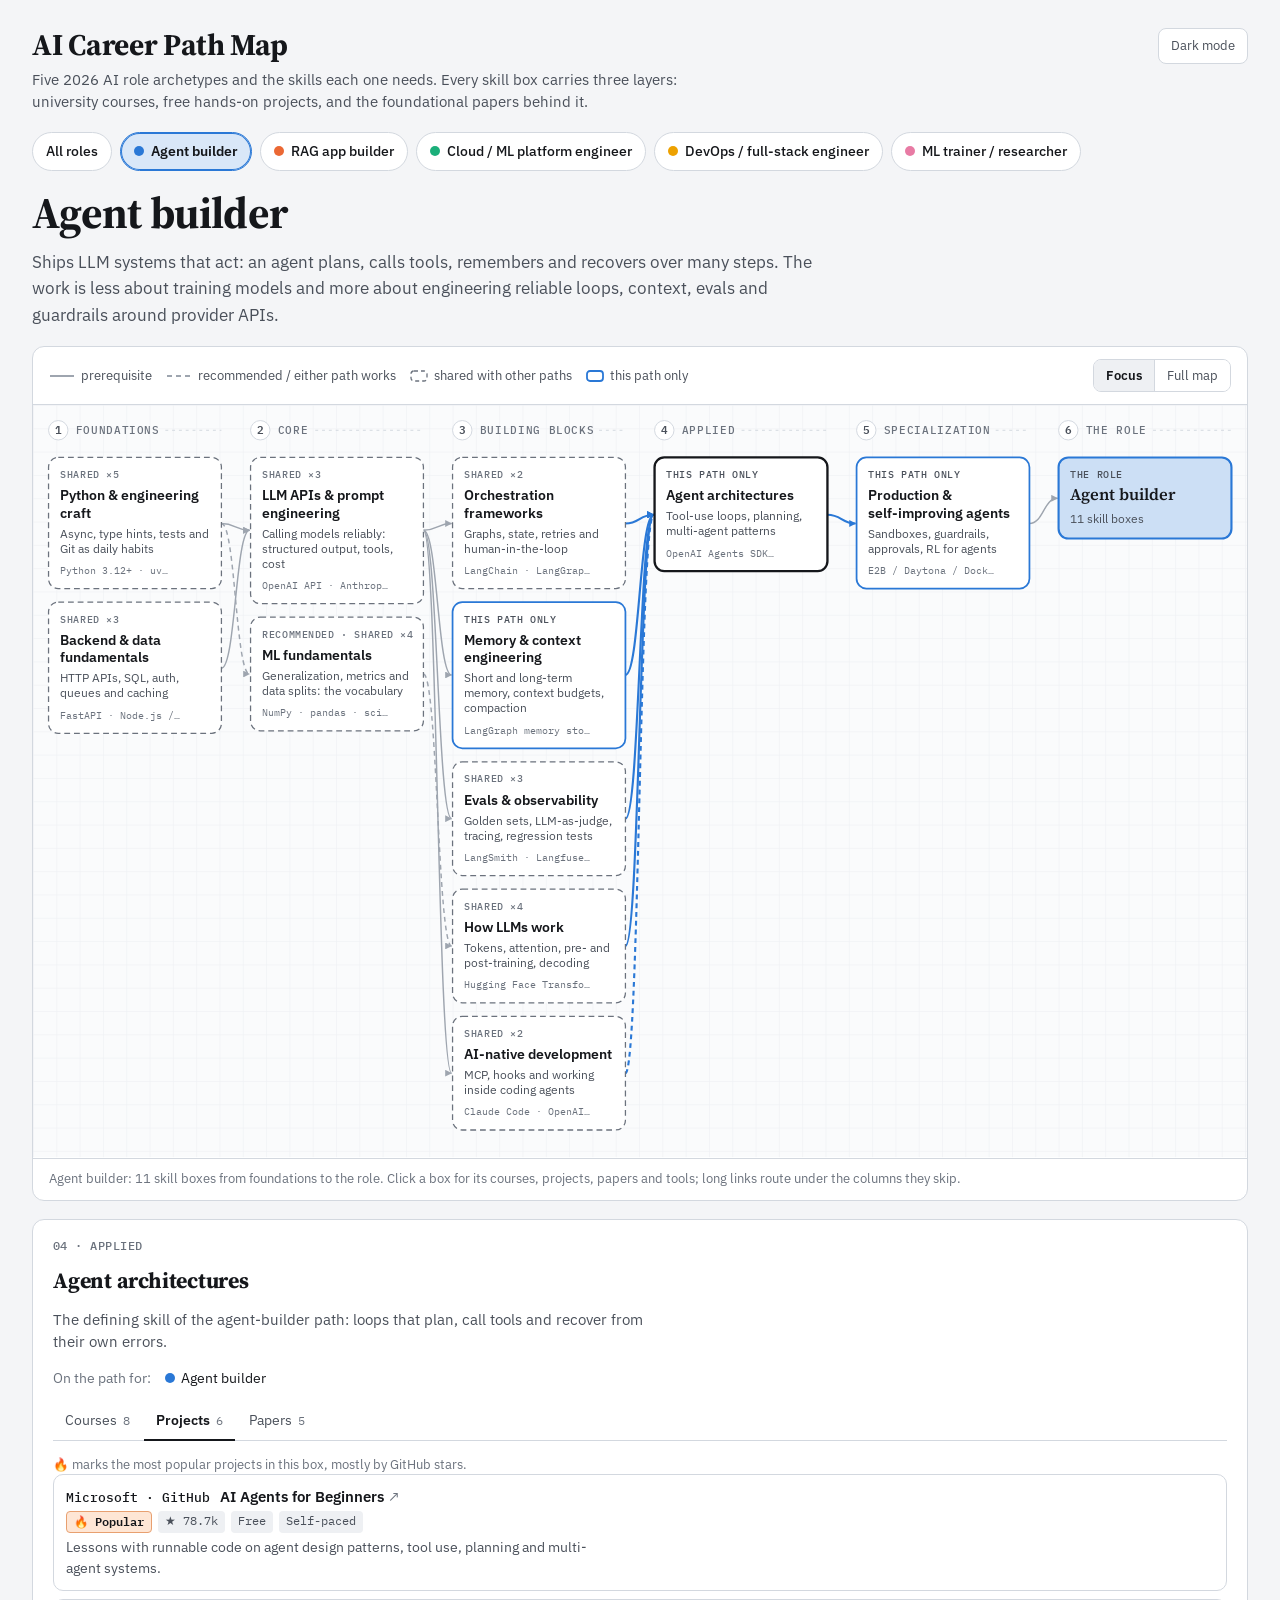
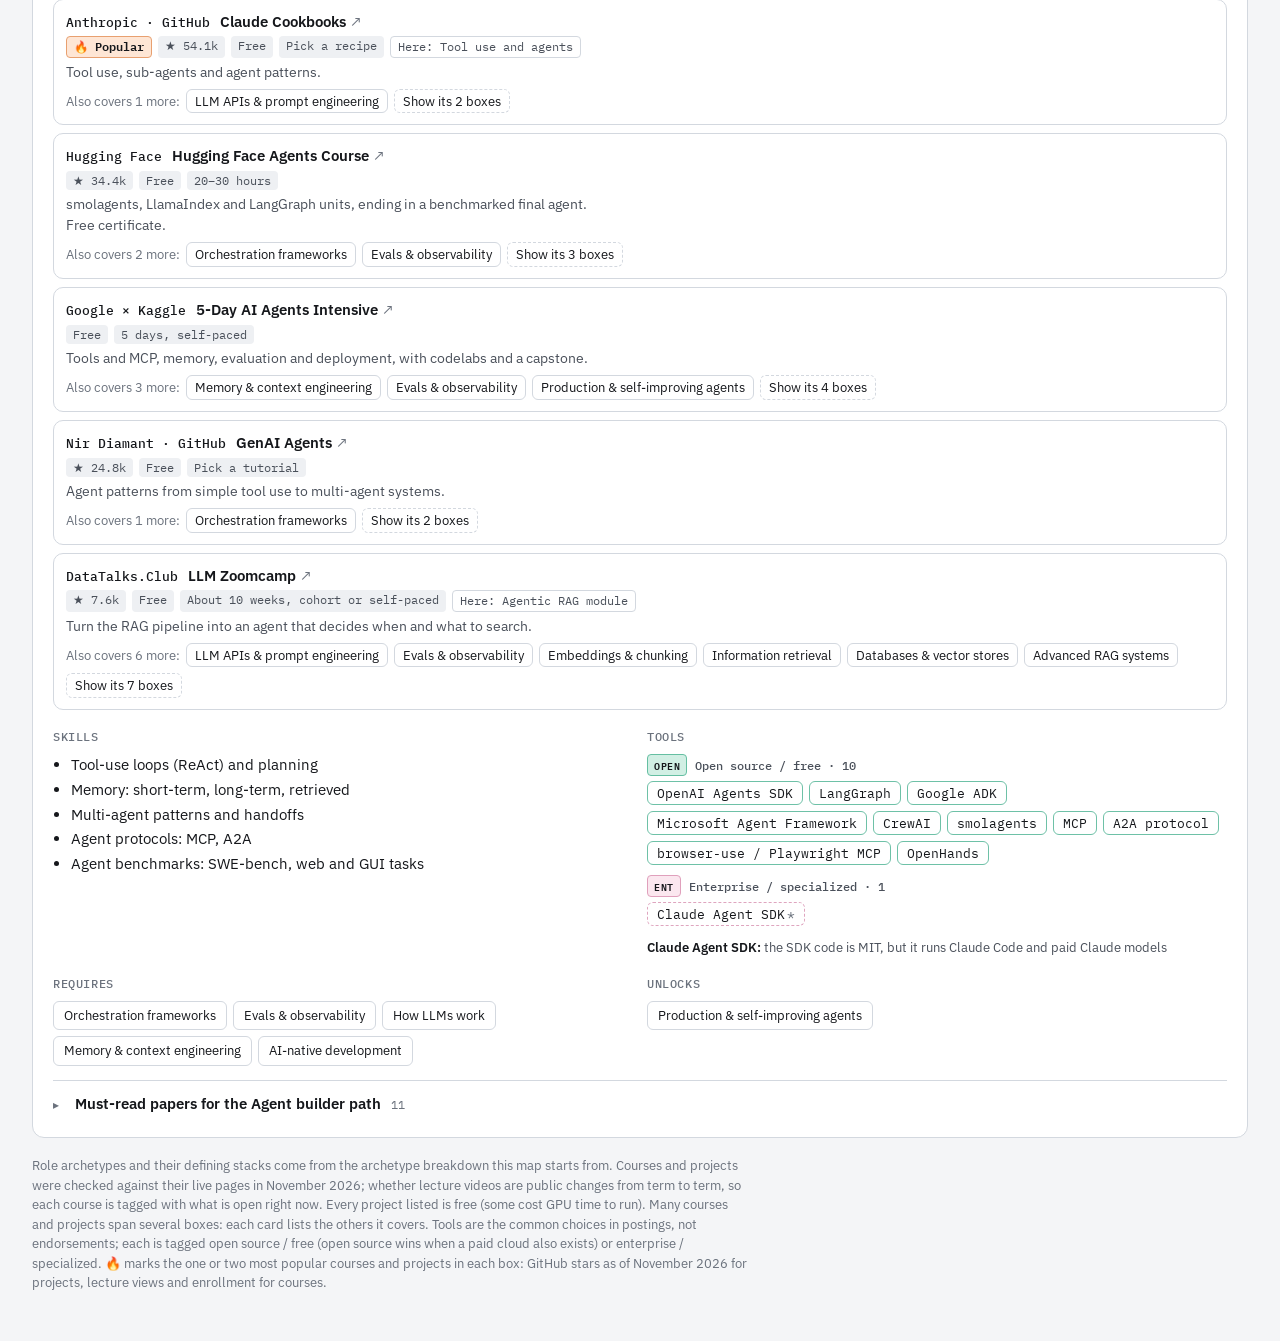
==== ai-career-paths/index.html @ 7cc409d4 "AI career path map: fold the plan pane into the box card Drop the separate "Plan" card and its heade" ====
<!DOCTYPE html>
<html lang="en">
<head>
<meta charset="utf-8">
<meta name="viewport" content="width=device-width, initial-scale=1">
<title>AI Career Path Map</title>
<meta name="description" content="Five AI role archetypes mapped as a skill graph, with courses, free projects, papers and tools for every step.">
<link rel="icon" href="/favicon.svg" type="image/svg+xml">
<link rel="apple-touch-icon" href="/apple-touch-icon.png">
<link rel="preconnect" href="https://fonts.googleapis.com">
<link rel="preconnect" href="https://fonts.gstatic.com" crossorigin>
<link href="https://fonts.googleapis.com/css2?family=IBM+Plex+Mono:wght@400;500;600&family=IBM+Plex+Sans:wght@400;500;600;700&family=Source+Serif+4:opsz,wght@8..60,600;8..60,700&display=swap" rel="stylesheet">
<style>
:root {
  /* Layout: title + role pills, role intro, then the graph (focus path per role, or the full map), then plan | box detail. */
  --bg: #f4f5f7;
  --surface: #ffffff;
  --surface-2: #eef0f3;
  --canvas: #fafbfc;
  --grid: #eceef2;
  --ink: #15171b;
  --ink-2: #4a505a;
  --ink-3: #6b727d;
  --line: #d3d8df;
  --edge: #9ea5af;
  --focus: #2a78d6;
  --r-agent: #2a78d6;
  --r-rag: #eb6834;
  --r-platform: #1baf7a;
  --r-devops: #eda100;
  --r-research: #e87ba4;
  --font-body: "IBM Plex Sans", system-ui, -apple-system, "Segoe UI", Roboto, sans-serif;
  --font-mono: "IBM Plex Mono", ui-monospace, SFMono-Regular, Menlo, Consolas, monospace;
  --font-serif: "Source Serif 4", Georgia, "Times New Roman", serif;
  color-scheme: light;
}
@media (prefers-color-scheme: dark) {
  :root:not([data-theme="light"]) {
    --bg: #15171c;
    --surface: #1b1f26;
    --surface-2: #252a33;
    --canvas: #161a20;
    --grid: #1f242c;
    --ink: #e9ebef;
    --ink-2: #b6bcc6;
    --ink-3: #8a919c;
    --line: #333a45;
    --edge: #5e6673;
    --focus: #3987e5;
    --r-agent: #3987e5;
    --r-rag: #d95926;
    --r-platform: #199e70;
    --r-devops: #c98500;
    --r-research: #d55181;
    color-scheme: dark;
  }
}
:root[data-theme="dark"] {
  --bg: #15171c;
  --surface: #1b1f26;
  --surface-2: #252a33;
  --canvas: #161a20;
  --grid: #1f242c;
  --ink: #e9ebef;
  --ink-2: #b6bcc6;
  --ink-3: #8a919c;
  --line: #333a45;
  --edge: #5e6673;
  --focus: #3987e5;
  --r-agent: #3987e5;
  --r-rag: #d95926;
  --r-platform: #199e70;
  --r-devops: #c98500;
  --r-research: #d55181;
  color-scheme: dark;
}

* { box-sizing: border-box; }
html, body { margin: 0; }
body {
  background: var(--bg);
  color: var(--ink);
  font-family: var(--font-body);
  font-size: 15px;
  line-height: 1.5;
}
a { color: inherit; }
button { font: inherit; color: inherit; }
:focus-visible { outline: 2px solid var(--focus); outline-offset: 2px; }

.wrap { max-width: 1440px; margin: 0 auto; padding: 28px clamp(16px, 3vw, 32px) 48px; display: grid; gap: 18px; }

header { display: grid; gap: 6px; }
header h1 { margin: 0; font-size: 28px; line-height: 1.2; font-weight: 700; letter-spacing: -0.015em; text-wrap: balance; }
header p { margin: 0; color: var(--ink-2); max-width: 72ch; }

.roles { display: flex; flex-wrap: wrap; gap: 8px; }
.chip {
  --role: var(--ink-3);
  display: grid; gap: 6px; align-content: start;
  min-width: 158px; flex: 1 1 158px; max-width: 240px;
  padding: 10px 12px 11px; text-align: left; cursor: pointer;
  background: var(--surface); border: 1px solid var(--line); border-radius: 10px;
}
.chip:hover { border-color: var(--ink-3); }
.chip[aria-pressed="true"] { border-color: var(--role); box-shadow: inset 0 0 0 1px var(--role); }
.chip .top { display: flex; align-items: center; gap: 8px; font-weight: 600; font-size: 14px; line-height: 1.25; }
.swatch { flex: none; width: 10px; height: 10px; border-radius: 50%; background: var(--role); }
.chip .meta { display: flex; align-items: center; gap: 8px; }
.chip .bar { height: 6px; border-radius: 0 3px 3px 0; background: var(--role); }
.chip .val { font-family: var(--font-mono); font-size: 12px; color: var(--ink-2); font-variant-numeric: tabular-nums; white-space: nowrap; }
.chip.all .top { color: var(--ink); }
.chip.all .meta { color: var(--ink-3); font-size: 12px; }

.card { background: var(--surface); border: 1px solid var(--line); border-radius: 12px; }
.graph-card { overflow: hidden; }
.graph-head { display: flex; flex-wrap: wrap; justify-content: space-between; gap: 8px 24px; padding: 12px 16px; border-bottom: 1px solid var(--line); font-size: 13px; color: var(--ink-2); }
.legend { display: flex; flex-wrap: wrap; align-items: center; gap: 6px 14px; }
.legend .item { display: inline-flex; align-items: center; gap: 6px; white-space: nowrap; }
.legend .dot { width: 8px; height: 8px; border-radius: 50%; background: var(--role); }
.scroller { overflow-x: auto; }
figure { margin: 0; }
figure svg { display: block; width: 100%; min-width: 1100px; height: auto; }
figcaption { padding: 10px 16px 12px; border-top: 1px solid var(--line); font-size: 13px; color: var(--ink-3); }

/* SVG parts, styled from page tokens */
.col-head { font: 500 11px var(--font-mono); letter-spacing: 0.06em; fill: var(--ink-3); }
.col-rule { stroke: var(--line); stroke-width: 1; }
.edge { fill: none; stroke: var(--edge); stroke-width: 1.25; opacity: 0.6; transition: opacity .15s, stroke .15s; }
.edge.on { stroke: var(--active); stroke-width: 2; opacity: 1; }
.edge.dim { opacity: 0.1; }
.edge.hl { stroke: var(--ink); stroke-width: 2; opacity: 1; }
.ah-base { fill: var(--edge); }
.ah-hl { fill: var(--ink); }
.node { cursor: pointer; transition: opacity .15s; }
.node .box { fill: var(--surface); stroke: var(--line); stroke-width: 1; }
.node:hover .box { stroke: var(--ink-3); }
.node:focus { outline: none; }
.node:focus-visible .box { stroke: var(--focus); stroke-width: 2; }
.node.on .box { stroke: var(--active); stroke-width: 1.5; }
.node.selected .box { stroke: var(--ink); stroke-width: 2.25; }
.node.dim { opacity: 0.3; }
.node.role .box { fill: color-mix(in srgb, var(--rc) 10%, var(--surface)); }
.node .label { font: 600 12.5px var(--font-body); fill: var(--ink); }
.node .sub { font: 400 10.5px var(--font-mono); fill: var(--ink-3); }
.pip.off { fill: none; stroke: var(--line); stroke-width: 1.2; }

/* detail area */
.detail { display: grid; gap: 16px; }
.pathmore { border-top: 1px solid var(--line); padding-top: 12px; }
.pathmore > summary { display: flex; align-items: baseline; gap: 10px; cursor: pointer; list-style: none; font-weight: 600; font-size: 15px; color: var(--ink); }
.pathmore > summary::-webkit-details-marker { display: none; }
.pathmore > summary::before { content: "▸"; flex: none; width: 1em; font-size: 12px; color: var(--ink-3); transition: transform .15s; }
.pathmore[open] > summary::before { transform: rotate(90deg); }
.pathmore > summary:hover { text-decoration: underline; text-underline-offset: 3px; }
.pathmore > summary:focus-visible { outline: 2px solid var(--focus); outline-offset: 3px; border-radius: 4px; }
.pathmore > summary .k { font: 400 12px var(--font-mono); color: var(--ink-3); }
.pathmore .pathbody { display: grid; gap: 14px; padding: 12px 0 0 calc(1em + 10px); }
.pane { padding: 18px 20px 22px; display: grid; gap: 14px; align-content: start; scroll-margin-top: 16px; }
.eyebrow { display: flex; align-items: center; gap: 8px; font: 500 12px var(--font-mono); letter-spacing: 0.04em; color: var(--ink-3); text-transform: uppercase; }
.pane h2 { margin: 0; font-size: 22px; line-height: 1.25; font-weight: 700; letter-spacing: -0.01em; text-wrap: balance; }
.pane h3 { margin: 4px 0 0; font-size: 12px; font-family: var(--font-mono); font-weight: 500; letter-spacing: 0.05em; text-transform: uppercase; color: var(--ink-3); }
.pane p { margin: 0; max-width: 68ch; }
.lead { color: var(--ink-2); }
.stack { display: flex; flex-wrap: wrap; gap: 6px; padding: 0; margin: 0; list-style: none; }
.stack li { padding: 3px 9px; border-radius: 999px; background: var(--surface-2); font-size: 13px; }
.note { font-size: 14px; color: var(--ink-2); border-left: 3px solid var(--role, var(--line)); padding: 2px 0 2px 10px; }

.tiers { display: grid; gap: 12px; margin: 0; padding: 0; list-style: none; }
.tiers > li { display: grid; gap: 4px; }
.tier-name { font: 500 11px var(--font-mono); letter-spacing: 0.06em; color: var(--ink-3); text-transform: uppercase; }
.steps { display: grid; gap: 4px; margin: 0; padding: 0; list-style: none; }
.step {
  width: 100%; display: grid; grid-template-columns: 1fr auto; gap: 2px 12px; align-items: baseline;
  padding: 7px 10px; border-radius: 8px; border: 1px solid transparent; background: var(--surface-2);
  text-align: left; cursor: pointer;
}
.step:hover { border-color: var(--line); }
.step[aria-current="true"] { border-color: var(--ink); background: var(--surface); }
.step .t { font-weight: 600; font-size: 14px; }
.step .c { font: 400 12px var(--font-mono); color: var(--ink-3); text-align: right; }

.rolelist { display: grid; gap: 6px; margin: 0; padding: 0; list-style: none; }
.rolerow {
  width: 100%; display: grid; grid-template-columns: 1fr; gap: 4px 12px; align-items: center;
  padding: 9px 10px; border-radius: 8px; border: 1px solid transparent; background: var(--surface-2); text-align: left; cursor: pointer;
}
.rolerow:hover { border-color: var(--line); }
.rolerow .n { display: flex; align-items: center; gap: 8px; font-weight: 600; font-size: 14px; }
.rolerow .s { grid-column: 1 / -1; font-size: 13px; color: var(--ink-2); }

.courses { display: grid; gap: 8px; margin: 0; padding: 0; list-style: none; }
.course { display: grid; gap: 4px; padding: 11px 12px; border: 1px solid var(--line); border-radius: 10px; }
.course a { display: flex; flex-wrap: wrap; align-items: baseline; gap: 4px 10px; text-decoration: none; }
.course a:hover .cn { text-decoration: underline; }
.course .cc { font: 500 13px var(--font-mono); color: var(--ink); white-space: nowrap; }
.course .cn { font-weight: 600; font-size: 14.5px; }
.course .cn::after { content: " \2197"; color: var(--ink-3); font-weight: 400; }
.course .m { display: flex; flex-wrap: wrap; gap: 6px; font-size: 12px; color: var(--ink-3); }
.tag { padding: 1px 7px; border-radius: 4px; background: var(--surface-2); color: var(--ink-2); font-family: var(--font-mono); font-size: 11.5px; }
.course p { font-size: 14px; color: var(--ink-2); }

.skills { margin: 0; padding-left: 18px; display: grid; gap: 3px; font-size: 14.5px; }
.tools { display: flex; flex-wrap: wrap; gap: 6px; padding: 0; margin: 0; list-style: none; }
.tools li { padding: 3px 9px; border: 1px solid var(--line); border-radius: 6px; font: 400 12.5px var(--font-mono); }
.usedby { display: flex; flex-wrap: wrap; gap: 6px 14px; font-size: 13.5px; }
.usedby span { display: inline-flex; align-items: center; gap: 6px; }
.links { display: flex; flex-wrap: wrap; gap: 6px; }
.links button { padding: 4px 10px; border-radius: 6px; border: 1px solid var(--line); background: var(--surface); cursor: pointer; font-size: 13px; }
.links button:hover { border-color: var(--ink-3); }
.links .none { font-size: 13px; color: var(--ink-3); }
.two { display: grid; grid-template-columns: 1fr 1fr; gap: 14px; }
@media (max-width: 560px) { .two { grid-template-columns: 1fr; } }
.two > div { display: grid; gap: 8px; align-content: start; }

.node.spot .box { stroke: var(--ink); stroke-width: 2.5; stroke-dasharray: 6 3; fill: color-mix(in srgb, var(--ink) 7%, var(--surface)); }
.spotbar { flex-basis: 100%; display: flex; flex-wrap: wrap; align-items: center; gap: 8px 12px; padding: 7px 10px; border-radius: 8px; background: var(--surface-2); color: var(--ink); }
.spotbar[hidden] { display: none; }
.legend .counts { color: var(--ink-3); }
.tabs { display: flex; gap: 2px; border-bottom: 1px solid var(--line); }
.tab { padding: 8px 12px; border: 0; background: none; border-bottom: 2px solid transparent; margin-bottom: -1px; cursor: pointer; font-size: 14px; color: var(--ink-2); }
.tab:hover { color: var(--ink); }
.tab[aria-selected="true"] { color: var(--ink); border-bottom-color: var(--ink); font-weight: 600; }
.tab .k { margin-left: 6px; font: 400 12px var(--font-mono); color: var(--ink-3); }
.empty { color: var(--ink-3); font-size: 14px; }
.papers { margin: 0; padding-left: 20px; display: grid; gap: 9px; }
.paper a { font-weight: 600; font-size: 14.5px; text-decoration: none; }
.paper a:hover { text-decoration: underline; }
.pm { display: flex; flex-wrap: wrap; align-items: center; gap: 4px 8px; font-size: 12.5px; color: var(--ink-3); }
.tag.star { background: color-mix(in srgb, var(--ink) 14%, var(--surface)); color: var(--ink); }
.tag.part { background: transparent; border: 1px solid var(--line); }
.also { display: flex; flex-wrap: wrap; align-items: center; gap: 6px; margin-top: 2px; }
.also-l { font-size: 12.5px; color: var(--ink-3); }
.mini { padding: 2px 8px; border-radius: 6px; border: 1px solid var(--line); background: var(--surface); cursor: pointer; font-size: 12.5px; }
.mini:hover { border-color: var(--ink-3); }
.spotbtn { border-style: dashed; }
.spotbtn[aria-pressed="true"] { border-style: solid; border-color: var(--ink); }
.plan { margin: 0; padding-left: 20px; display: grid; gap: 10px; }
.planrow { display: grid; gap: 6px; }
.planhead { display: flex; flex-wrap: wrap; align-items: baseline; justify-content: space-between; gap: 4px 10px; }
.planhead a { text-decoration: none; }
.planhead a:hover .cn { text-decoration: underline; }
.planhead .cc { font: 500 12.5px var(--font-mono); }
.planhead .cn { font-weight: 600; font-size: 14px; }
.small { font-size: 13.5px; color: var(--ink-2); }
.small.muted { color: var(--ink-3); }

footer { font-size: 13px; color: var(--ink-3); max-width: 90ch; }

@media (prefers-reduced-motion: reduce) {
  .edge, .node { transition: none; }
}


/* ---------- v3: header, pills, hero ---------- */
.top { display: flex; flex-wrap: wrap; align-items: flex-start; justify-content: space-between; gap: 12px 24px; }
.top h1 { margin: 0 0 6px; font-family: var(--font-serif); font-size: 30px; line-height: 1.15; font-weight: 700; letter-spacing: -0.01em; text-wrap: balance; }
.top p { margin: 0; color: var(--ink-2); max-width: 74ch; }
.themebtn { flex: none; padding: 7px 12px; border-radius: 8px; border: 1px solid var(--line); background: var(--surface); cursor: pointer; font-size: 13px; color: var(--ink-2); }
.themebtn:hover { border-color: var(--ink-3); color: var(--ink); }

.pills { display: grid; gap: 10px; }
.navpills { display: flex; flex-wrap: wrap; gap: 8px; }
.pill { --role: var(--ink-3); display: inline-flex; align-items: center; gap: 7px; padding: 8px 13px; border-radius: 999px; border: 1px solid var(--line); background: var(--surface); cursor: pointer; font-size: 14px; font-weight: 500; }
.pill:hover { border-color: var(--ink-3); }
.pill[aria-pressed="true"] { border-color: var(--role); background: color-mix(in srgb, var(--role) 18%, var(--surface)); font-weight: 600; box-shadow: inset 0 0 0 1px var(--role); }
.pill.all[aria-pressed="true"] { --role: var(--ink-2); }

.hero { display: grid; gap: 12px; }
.hero-head { display: flex; flex-wrap: wrap; align-items: baseline; gap: 6px 18px; }
.hero h2.serif { margin: 0; font-family: var(--font-serif); font-size: clamp(30px, 4vw, 44px); line-height: 1.1; font-weight: 700; letter-spacing: -0.015em; text-wrap: balance; }
.hero .story { margin: 0; font-size: 17px; line-height: 1.55; color: var(--ink-2); max-width: 78ch; }
.hero .rolelist { max-width: 760px; }

/* ---------- graph head ---------- */
.graph-head { align-items: center; }
.legend svg { display: block; }
.lg-line { stroke: var(--edge); stroke-width: 2; }
.lg-line.dash { stroke-dasharray: 5 4; }
.lg-box { fill: var(--surface); stroke: var(--ink-3); stroke-width: 1.3; }
.lg-box.shared { stroke-dasharray: 4 3; }
.lg-box.unique { stroke: var(--role); stroke-width: 1.8; }
.seg { display: inline-flex; border: 1px solid var(--line); border-radius: 8px; overflow: hidden; }
.seg button { padding: 6px 12px; border: 0; background: var(--surface); cursor: pointer; font-size: 13px; color: var(--ink-2); }
.seg button + button { border-left: 1px solid var(--line); }
.seg button[aria-pressed="true"] { background: var(--surface-2); color: var(--ink); font-weight: 600; }

/* ---------- canvas ---------- */
.canvas { fill: var(--canvas); }
.gridline { fill: none; stroke: var(--grid); stroke-width: 1; }
.colhead .num { fill: var(--surface); stroke: var(--line); }
.colhead .numt { font: 600 11px var(--font-mono); fill: var(--ink-2); }
.col-rule { stroke: var(--line); stroke-dasharray: 3 4; }
.node.spot .box { stroke: var(--ink); stroke-width: 2.6; stroke-dasharray: none; fill: color-mix(in srgb, var(--ink) 7%, var(--surface)); }

/* ---------- focus cards ---------- */
.fedge { fill: none; stroke: var(--edge); stroke-width: 1.5; transition: opacity .15s, stroke .15s; }
.fedge.soft { stroke-dasharray: 5 4; }
.fedge.on { stroke: var(--active); stroke-width: 2.2; }
.fedge.hl { stroke: var(--ink); stroke-width: 2.2; opacity: 1; }
.fedge.dim { opacity: 0.12; }
.fcard { cursor: pointer; transition: opacity .15s; }
.fcard .box { fill: var(--surface); stroke: var(--line); stroke-width: 1.3; }
.fcard.shared .box { stroke: var(--ink-3); stroke-dasharray: 6 4; }
.fcard.unique .box { stroke: var(--rc); stroke-width: 1.8; }
.fcard.cap .box { fill: color-mix(in srgb, var(--rc) 10%, var(--surface)); stroke: var(--rc); stroke-width: 1.8; }
.fcard.role .box { fill: color-mix(in srgb, var(--rc) 24%, var(--surface)); stroke: var(--rc); stroke-width: 2.2; }
.fcard.proj .box { fill: var(--surface); stroke: var(--line); }
.fcard .eb { font: 500 10px var(--font-mono); letter-spacing: 0.06em; fill: var(--ink-3); }
.fcard.unique .eb, .fcard.cap .eb, .fcard.role .eb { fill: var(--ink-2); }
.fcard .t { font: 600 14px var(--font-body); fill: var(--ink); }
.fcard.role .t { font: 600 17px var(--font-serif); }
.fcard .d { font: 400 12px var(--font-body); fill: var(--ink-2); }
.fcard .tl { font: 400 10.5px var(--font-mono); fill: var(--ink-3); }
.fcard:hover .box { stroke-width: 2.2; }
.fcard:focus { outline: none; }
.fcard:focus-visible .box { stroke: var(--focus); stroke-width: 2.6; stroke-dasharray: none; }
.fcard.selected .box { stroke: var(--ink); stroke-width: 2.4; stroke-dasharray: none; }
.fcard.spot .box { stroke: var(--ink); stroke-width: 2.8; stroke-dasharray: none; }
.fcard.dim { opacity: 0.28; }
.planlabel { font: 500 9.5px var(--font-mono); letter-spacing: 0.06em; fill: var(--ink-3); }

/* ---------- plan pane extras ---------- */
.chips-mini { display: flex; flex-wrap: wrap; gap: 5px; }
.detail .pane h2 { font-family: var(--font-serif); }
.morelink { font: 500 11px var(--font-mono); fill: var(--ink-2); cursor: pointer; text-decoration: underline; }
.morelink:hover { fill: var(--ink); }
.morelink:focus-visible { outline: 2px solid var(--focus); }

/* ---------- tool licensing ---------- */
.toolgroups { display: grid; gap: 10px; }
.toolgroup .tg-head { display: flex; align-items: center; gap: 8px; font: 500 12px var(--font-mono); color: var(--ink-2); margin-bottom: 5px; }
.lic { display: inline-block; padding: 1px 6px; border-radius: 4px; font: 600 10px var(--font-mono); letter-spacing: 0.06em; }
.lic.oss { background: color-mix(in srgb, var(--r-platform) 20%, var(--surface)); color: var(--ink); border: 1px solid color-mix(in srgb, var(--r-platform) 60%, var(--line)); }
.lic.ent { background: color-mix(in srgb, var(--r-research) 18%, var(--surface)); color: var(--ink); border: 1px solid color-mix(in srgb, var(--r-research) 60%, var(--line)); }
ul.tools li.oss { border-color: color-mix(in srgb, var(--r-platform) 55%, var(--line)); }
ul.tools li.ent { border-color: color-mix(in srgb, var(--r-research) 55%, var(--line)); border-style: dashed; }
ul.tools li .nmark { margin-left: 2px; color: var(--ink-3); }
.toolnotes { margin: 2px 0 0; padding: 0; list-style: none; display: grid; gap: 3px; font-size: 12.5px; color: var(--ink-2); }
.toolnotes strong { font-weight: 600; color: var(--ink); }

/* ---------- popularity ---------- */
.tag.hot { border: 1px solid; background: color-mix(in srgb, #f97316 18%, var(--surface)); border-color: color-mix(in srgb, #f97316 55%, var(--line)); color: var(--ink); font-weight: 600; }
.tag.stars { font-variant-numeric: tabular-nums; }
.hotnote { margin: 8px 0 4px; font-size: 12.5px; color: var(--ink-3); }

/* ---------- plan: reading list ---------- */
.readlist { display: grid; gap: 14px; }
.readgroup .readhead { display: flex; align-items: baseline; gap: 10px; margin-bottom: 4px; }
.readgroup .tierlbl { font: 500 10.5px var(--font-mono); letter-spacing: 0.06em; text-transform: uppercase; color: var(--ink-3); }
.readbox { padding: 0; border: 0; background: none; cursor: pointer; font: 600 14.5px var(--font-body); color: var(--ink); text-decoration: underline; text-decoration-color: color-mix(in srgb, var(--role, var(--ink-3)) 70%, transparent); text-underline-offset: 3px; }
.readbox:hover { text-decoration-thickness: 2px; }
.readgroup ol.papers { margin: 0; }

</style>
</head>
<body>
<div class="wrap">
  <header class="top">
    <div>
      <h1>AI Career Path Map</h1>
      <p>Five 2026 AI role archetypes and the skills each one needs. Every skill box carries three layers: university courses, free hands-on projects, and the foundational papers behind it.</p>
    </div>
    <button id="themeBtn" class="themebtn" type="button">Dark mode</button>
  </header>

  <nav class="pills" id="roles" aria-label="Choose a role path"></nav>

  <section class="hero" id="hero" aria-label="Role summary"></section>

  <section class="card graph-card" aria-label="Skill graph">
    <div class="graph-head">
      <div class="legend" id="legend"></div>
      <div id="viewToggle"></div>
      <div class="spotbar" id="spotbar" hidden></div>
    </div>
    <figure>
      <div class="scroller"><svg id="graph" role="group"></svg></div>
      <figcaption id="caption"></figcaption>
    </figure>
  </section>

  <div class="detail">
    <section class="card pane" id="nodePane" aria-live="polite"></section>
  </div>

  <footer>Role archetypes and their defining stacks come from the archetype breakdown this map starts from. Courses and projects were checked against their live pages in November 2026; whether lecture videos are public changes from term to term, so each course is tagged with what is open right now. Every project listed is free (some cost GPU time to run). Many courses and projects span several boxes: each card lists the others it covers. Tools are the common choices in postings, not endorsements; each is tagged open source / free (open source wins when a paid cloud also exists) or enterprise / specialized. 🔥 marks the one or two most popular courses and projects in each box: GitHub stars as of November 2026 for projects, lecture views and enrollment for courses.</footer>
</div>
<script>
const TIERS = ["Foundations", "Core", "Building blocks", "Applied", "Specialization", "Role"];

const ROLES = [
  {
    id: "agent", tag: "Agent", name: "Agent builder", short: ["Agent builder"],
    stack: ["Agents", "Prompt engineering", "Provider APIs"],
    story: "Ships LLM systems that act: an agent plans, calls tools, remembers and recovers over many steps. The work is less about training models and more about engineering reliable loops, context, evals and guardrails around provider APIs.",
    note: "",
    job: "Ships LLM systems that take actions: tool-calling loops, multi-step workflows, and coding or research agents wired to real APIs and data.",
    capTitle: "Ops agent capstone", capLine: "An agent over three or more real tools, with MCP, a sandbox and a 50-case eval suite.",
    capstone: "Build an operations agent over three or more real tools (tickets, docs, chat) using MCP and a sandbox. Back it with a 50-case eval suite and traces, and report the pass rate before and after one architecture change.",
    anchor: "agents",
    nodes: ["python", "web", "ml", "llm-apis", "llm", "orchestration", "evals", "memory", "coding-agents", "agents", "agent-prod"],
    optional: ["ml"], soft: [["coding-agents", "agents"]]
  },
  {
    id: "rag", tag: "RAG", name: "RAG app builder", short: ["RAG app builder"],
    stack: ["RAG", "Vector databases", "LangChain", "LangGraph"],
    story: "Makes models answer from an organization's own data: documents, tickets, code and records. The craft is the retrieval layer: chunking, embedding, indexing, reranking, and proving that the right context actually reached the model.",
    note: "",
    job: "Grounds LLMs in an organization's documents and data: ingestion, chunking, hybrid retrieval, reranking, and answers with citations.",
    capTitle: "Cited RAG capstone", capLine: "Hybrid search and a reranker over a messy real corpus, measured end to end.",
    capstone: "Q&A over a messy real corpus (PDFs plus tables) with hybrid search and a reranker. Measure recall@k, faithfulness and citation accuracy on a hand-labeled set, then show which change moved each number.",
    anchor: "rag",
    nodes: ["python", "web", "ml", "llm-apis", "embeddings", "vectordb", "llm", "orchestration", "evals", "retrieval", "rag"],
    optional: [], soft: [["ml", "llm"]]
  },
  {
    id: "platform", tag: "Platform", name: "Cloud / ML platform engineer", short: ["Cloud / ML platform", "engineer"],
    stack: ["Multi-cloud", "PyTorch / TensorFlow", "Kubernetes", "Inference / serving"],
    story: "Makes models fast, cheap and reliable in production: GPU clusters on any cloud, Kubernetes, inference serving, pipelines and cost control. Every other role's work ends up running on this layer.",
    note: "",
    job: "Runs the infrastructure that models train and serve on: GPU clusters, model gateways, autoscaling inference, pipelines and cost controls.",
    capTitle: "Serving platform capstone", capLine: "vLLM on Kubernetes, autoscaled on queue depth and benchmarked on cost.",
    capstone: "Serve an open-weights model with vLLM on Kubernetes with a GPU node pool, autoscale on queue depth, and publish a latency, throughput and cost-per-million-tokens benchmark.",
    anchor: "serving",
    nodes: ["python", "systems", "math", "ml", "containers", "dl", "llm", "k8s", "gpu", "mlops", "observability", "serving", "dlsys"],
    optional: ["math"], soft: [["llm", "serving"]]
  },
  {
    id: "devops", tag: "DevOps", name: "DevOps / full-stack engineer", short: ["DevOps / full-stack", "engineer"],
    stack: ["CI/CD", "Kubernetes", "React / frontend"],
    story: "Builds and ships the product around the model: React frontends, APIs, CI/CD and Kubernetes. Not every posting is AI-first, but AI features and coding agents are a growing part of the job, and the hop into agent building is short.",
    note: "The AI skills on this path are the ones that move it closer to AI-native work.",
    job: "Builds and ships the product around the model: frontends, APIs, pipelines and deploys, increasingly with coding agents in the loop.",
    capTitle: "Full product capstone", capLine: "A streaming AI feature with evals as a CI gate, preview deploys and a rollback path.",
    capstone: "Ship a streaming AI feature end to end (Next.js UI, API, model provider) with evals as a CI merge gate, preview deploys and a tested rollback path.",
    anchor: "coding-agents",
    nodes: ["python", "web", "systems", "llm-apis", "frontend", "containers", "evals", "coding-agents", "k8s", "testing", "mlops"],
    optional: ["evals"], soft: [["llm-apis", "coding-agents"]]
  },
  {
    id: "research", tag: "Research", name: "ML trainer / researcher", short: ["ML trainer /", "researcher"],
    stack: ["PyTorch / TensorFlow", "Inference / serving"],
    story: "Improves the models themselves: pretraining, fine-tuning, alignment, and the systems work that makes training fast. The longest prerequisite chain on the map.",
    note: "",
    job: "Trains, fine-tunes and evaluates models: pretraining runs, post-training with SFT and RL, and the systems work that makes them fast.",
    capTitle: "Train-and-tune capstone", capLine: "Pretrain a small LM, then SFT and RL-tune it, and report the deltas.",
    capstone: "Pretrain a small language model from scratch in the CS336 style, then SFT and RL-tune it on one narrow task. Report scaling curves and eval deltas against the base model.",
    anchor: "pretrain",
    nodes: ["python", "math", "ml", "dl", "llm", "gpu", "pretrain", "dlsys", "posttrain", "serving"],
    optional: ["serving"], soft: []
  }
];
const LANE = { agent: 0, rag: 1, devops: 2, platform: 3, research: 4 };

const NODES = [
  // ---------- Tier 0: Foundations ----------
  { id: "python", tier: 0, lane: 0.6, label: ["Python &", "engineering craft"], title: "Python & engineering craft",
    why: "Every archetype ships Python. Async code, type hints, tests and a clean Git workflow are table stakes before anything AI-specific.",
    skills: ["Async/await and concurrency", "Type hints and Pydantic models", "Packaging and virtual environments", "Unit and integration testing", "Git workflow and code review", "Linux shell fluency"],
    tools: ["Python 3.12+", "uv", "pytest", "Ruff", "mypy / Pyright", "Pydantic", "httpx / asyncio", "Git", "Jupyter"],
    courses: [
      { s: "Harvard", c: "CS50P", n: "Introduction to Programming with Python", u: "https://cs50.harvard.edu/python/", f: "Videos", note: "Fast on-ramp if Python is not yet your daily language." },
      { s: "MIT", c: "Missing Semester", n: "The Missing Semester of Your CS Education", u: "https://missing.csail.mit.edu/", f: "Videos", note: "Shell, Git, debugging and profiling: the tooling every later course assumes." }
    ] },
  { id: "web", tier: 0, lane: 1.5, label: ["Backend & data", "fundamentals"], title: "Backend & data fundamentals",
    why: "Agents and RAG apps are web services. They live behind APIs, talk to databases, and need auth, queues and caching like any other product.",
    skills: ["HTTP APIs and streaming (SSE, WebSockets)", "SQL and schema design", "Auth: OAuth, API keys, scopes", "Queues and background jobs", "Caching and rate limiting"],
    tools: ["FastAPI", "Node.js / TypeScript", "PostgreSQL", "SQLAlchemy", "Redis", "Celery / BullMQ", "Django", "SSE / WebSockets"],
    courses: [
      { s: "Harvard", c: "CS50W", n: "Web Programming with Python and JavaScript", u: "https://cs50.harvard.edu/web/", f: "Videos", note: "Django, SQL, APIs and JavaScript in one project-based course." }
    ] },
  { id: "systems", tier: 0, lane: 2.6, label: ["Computer systems", "& Linux"], title: "Computer systems & Linux",
    why: "Platform and DevOps work sits on processes, memory, networking and the Linux box under every container. GPU courses later assume this background.",
    skills: ["Processes, threads and memory", "Networking: TCP, DNS, load balancing", "Linux administration", "Performance and profiling basics"],
    tools: ["Linux", "bash", "SSH / tmux", "systemd", "Nginx", "htop / perf / strace", "tcpdump"],
    courses: [
      { s: "CMU", c: "15-213", n: "Introduction to Computer Systems", u: "https://www.cs.cmu.edu/~213/", f: "Slides", note: "Memory, processes, concurrency and networking from the machine up. The listed prerequisite for CMU's cloud and ML-systems courses." }
    ] },
  { id: "math", tier: 0, lane: 3.7, label: ["Math for ML"], title: "Math for ML",
    why: "Required depth for training and systems roles. Application builders can get by on intuition, but it pays off when reading papers.",
    skills: ["Linear algebra: matrices, SVD, projections", "Probability and statistics", "Multivariable calculus and gradients", "Optimization basics"],
    tools: ["NumPy", "Jupyter", "SciPy", "matplotlib", "SymPy"],
    courses: [
      { s: "MIT", c: "18.06SC", n: "Linear Algebra (Gilbert Strang)", u: "https://ocw.mit.edu/courses/18-06sc-linear-algebra-fall-2011/", f: "Videos", note: "The linear algebra under embeddings, attention and every training run." }
    ] },

  // ---------- Tier 1: Core ----------
  { id: "llm-apis", tier: 1, lane: 0.2, label: ["LLM APIs &", "prompt engineering"], title: "LLM APIs & prompt engineering",
    why: "The entry point for the agent, RAG and full-stack paths: call frontier models reliably, get structured output, and keep cost and latency under control.",
    skills: ["Prompt design: system prompts, few-shot, decomposition", "Structured outputs and JSON schemas", "Tool (function) calling", "Streaming, retries and rate limits", "Token budgets, prompt caching, model routing"],
    tools: ["OpenAI API", "Anthropic API", "Gemini API", "Ollama (local models)", "OpenRouter", "Groq / Together / Fireworks (hosted open models)", "Instructor", "LiteLLM", "Vercel AI SDK"],
    courses: [
      { s: "CMU", c: "11-766", n: "Large Language Model Applications", t: "Spring 2026", u: "https://cmu-llms.org/", f: "Slides", note: "Prompting vs. fine-tuning, retrieval and embeddings, agents, evaluation, and attacks on LLM apps." }
    ] },
  { id: "vectordb", tier: 1, lane: 1.1, label: ["Databases &", "vector stores"], title: "Databases & vector stores",
    why: "RAG lives or dies on storage: approximate-nearest-neighbor indexes, filtered and hybrid queries, and keeping embeddings in sync with the source data.",
    skills: ["ANN indexes: HNSW, IVF, product quantization", "Metadata filters and hybrid keyword + vector queries", "Embedding versioning and re-indexing", "Database internals: storage, indexes, query plans"],
    tools: ["pgvector", "Pinecone", "Qdrant", "Weaviate", "Milvus", "Chroma", "LanceDB", "turbopuffer", "MongoDB Atlas Vector Search", "FAISS"],
    courses: [
      { s: "CMU", c: "15-445/645", n: "Intro to Database Systems", u: "https://15445.courses.cs.cmu.edu/", f: "Videos", note: "Storage, indexes, query execution and concurrency. All 26 lectures are on YouTube." },
    ] },
  { id: "frontend", tier: 1, lane: 1.95, label: ["AI product", "frontend"], title: "AI product frontend",
    why: "The DevOps/full-stack cluster's distinctive skill: chat and streaming UIs, generative UI, and the glue between model output and the product.",
    skills: ["React state and server components", "Streaming token UIs", "Loading, retry and error states for slow models", "Accessibility", "TypeScript"],
    tools: ["React", "Next.js", "TypeScript", "Tailwind CSS", "shadcn/ui", "Vite", "TanStack Query", "Vercel AI SDK", "assistant-ui / CopilotKit", "Streamlit / Gradio (Python demos)"],
    courses: [
      { s: "U. Helsinki", c: "Full Stack Open", n: "Deep Dive into Modern Web Development", u: "https://fullstackopen.com/en/", f: "Self-paced", note: "React, Node, TypeScript and GraphQL, with later parts on CI/CD and containers." },
      { s: "Harvard", c: "CS50W", n: "Web Programming with Python and JavaScript", u: "https://cs50.harvard.edu/web/", f: "Videos", note: "Lighter alternative if you mostly need the JavaScript side." }
    ] },
  { id: "containers", tier: 1, lane: 2.7, label: ["Containers", "& CI/CD"], title: "Containers & CI/CD",
    why: "Shared ground for the DevOps and platform paths: reproducible builds, pipelines with test gates, and infrastructure as code.",
    skills: ["Dockerfiles and multi-stage builds", "CI pipelines and test gates", "Infrastructure as code", "Secrets management", "GitOps deploys"],
    tools: ["Docker", "Docker Compose", "GitHub Actions", "GitLab CI", "Terraform / OpenTofu", "Pulumi", "Helm", "Argo CD"],
    courses: [
      { s: "U. Helsinki", c: "Full Stack Open, parts 11–12", n: "CI/CD and Containers", u: "https://fullstackopen.com/en/", f: "Self-paced", note: "GitHub Actions pipelines and Docker for real applications." },
      { s: "CMU", c: "17-645", n: "Machine Learning in Production", t: "Spring 2026", u: "https://mlip-cmu.github.io/s2026/", f: "Slides", note: "Weekly labs include Git collaboration, Docker and Kafka." }
    ] },
  { id: "ml", tier: 1, lane: 3.6, label: ["ML fundamentals"], title: "ML fundamentals",
    why: "Gives every AI role the vocabulary: generalization, overfitting, metrics, data splits. Application builders can stop after the Modern AI course; platform and research paths go deeper.",
    skills: ["Supervised learning, loss and gradient descent", "Bias/variance and regularization", "Evaluation metrics and data splits", "Neural network basics"],
    tools: ["NumPy", "pandas", "scikit-learn", "XGBoost / LightGBM", "Polars", "matplotlib / seaborn", "PyTorch", "Kaggle"],
    courses: [
      { s: "CMU", c: "10-202", n: "Introduction to Modern AI (Zico Kolter)", t: "Spring 2026", u: "https://modernaicourse.org/", f: "Free online version", note: "ML basics through training your own small LLM. The best single starting point for application builders." },
      { s: "Stanford", c: "CS229", n: "Machine Learning", u: "https://cs229.stanford.edu/", f: "Videos", note: "The classic, math-forward treatment. The depth platform and research paths need." }
    ] },

  // ---------- Tier 2: Building blocks ----------
  { id: "orchestration", tier: 2, lane: 0, label: ["Orchestration", "frameworks"], title: "Orchestration frameworks",
    why: "LangChain and LangGraph show up in both the agent and RAG clusters: state machines, retries, memory and human-in-the-loop around model calls.",
    skills: ["Chains vs. graphs: state, branching, cycles", "Memory and checkpointing", "Human-in-the-loop interrupts", "Knowing when to drop the framework and write the loop yourself"],
    tools: ["LangChain", "LangGraph", "LlamaIndex", "DSPy", "Pydantic AI", "Haystack", "Mastra (TypeScript)", "n8n (low-code)"],
    courses: [
      { s: "Stanford", c: "CS329Z", n: "Engineering AI Agents", t: "Fall 2026", u: "https://cs329z.stanford.edu/", f: "Syllabus", note: "HW1 builds an internal assistant without agent frameworks, so you learn what a framework is saving you." },
      { s: "Berkeley", c: "CS294/194-196", n: "Large Language Model Agents MOOC", t: "Fall 2024", u: "https://llmagents-learning.org/f24", f: "Videos", note: "Agent frameworks, infrastructure, and RAG as an agent building block." }
    ] },
  { id: "evals", tier: 2, lane: 0.65, label: ["Evals &", "observability"], title: "Evals & observability",
    why: "The skill that separates demos from products. You can only improve what you measure, and every model or prompt change needs a regression check.",
    skills: ["Golden datasets and error analysis", "LLM-as-judge with rubrics", "Regression evals in CI", "Tracing, cost and latency dashboards", "Online feedback loops"],
    tools: ["LangSmith", "Langfuse", "Braintrust", "promptfoo", "Ragas", "DeepEval", "Arize Phoenix", "W&B Weave", "Inspect AI", "OpenTelemetry"],
    courses: [
      { s: "Stanford", c: "CS329Z", n: "Engineering AI Agents", t: "Fall 2026", u: "https://cs329z.stanford.edu/", f: "Syllabus", note: "HW2 is building an evaluation suite." },
      { s: "CMU", c: "17-645", n: "Machine Learning in Production", t: "Spring 2026", u: "https://mlip-cmu.github.io/s2026/", f: "Slides", note: "Model quality, testing in production and risk, now covering LLMs and agents." }
    ] },
  { id: "llm", tier: 2, lane: 1.3, label: ["How LLMs work"], title: "How LLMs work",
    why: "Tokenization, attention, pre- and post-training, decoding: enough to predict model behavior, debug failures and pick the right model for a job.",
    skills: ["Tokenization and embeddings", "Transformer architecture and attention", "Pretraining vs. instruction tuning vs. RLHF", "Decoding and sampling", "Context windows, KV cache, reasoning models"],
    tools: ["Hugging Face Transformers", "tiktoken", "PyTorch", "Hugging Face Hub", "nanoGPT / nanochat", "TransformerLens"],
    courses: [
      { s: "Stanford", c: "CS224N", n: "NLP with Deep Learning", u: "https://web.stanford.edu/class/cs224n/", f: "Videos", note: "Word vectors through transformers, pretraining and post-training." },
      { s: "CMU", c: "11-711", n: "Advanced NLP", t: "Fall 2025", u: "https://cmu-l3.github.io/anlp-fall2025/", f: "Videos", note: "A modern LLM curriculum: decoding, retrieval, RL for LLMs, agents, test-time scaling." },
      { s: "Stanford", c: "CS25", n: "Transformers United", u: "https://web.stanford.edu/class/cs25/", f: "Videos", note: "Seminar talks from frontier labs. Good for staying current once the basics are in place." }
    ] },
  { id: "coding-agents", tier: 2, lane: 1.95, label: ["AI-native", "development"], title: "AI-native development",
    why: "Working inside coding agents is now a core DevOps/full-stack skill, and the harness patterns it teaches (MCP, hooks, sandboxes) carry straight into agent building.",
    skills: ["Agent-ready repos and context files", "MCP servers and tool design", "Hooks, permissions and background agents", "Reviewing and testing agent-written code"],
    tools: ["Claude Code", "OpenAI Codex", "Cursor", "GitHub Copilot", "Gemini CLI", "Cline", "Aider", "MCP SDKs"],
    courses: [
      { s: "Stanford", c: "CS146S", n: "The Modern Software Developer", t: "Fall 2026", u: "https://themodernsoftware.dev/", f: "Slides", note: "MCP, agent skills, context files and hooks, agent-ready repos, background agents. No video; the syllabus and 2025 slides are public." }
    ] },
  { id: "k8s", tier: 2, lane: 2.6, label: ["Kubernetes", "& multi-cloud"], title: "Kubernetes & multi-cloud",
    why: "The most shared infrastructure skill: it defines both the platform and the DevOps clusters.",
    skills: ["Pods, deployments, services, ingress", "Autoscaling: HPA, KEDA, cluster autoscaler", "GPU node pools and scheduling", "Managed AI services on AWS, GCP and Azure", "Cost controls"],
    tools: ["Kubernetes", "Helm", "kind / minikube (local clusters)", "k9s", "Karpenter", "KEDA", "NVIDIA GPU Operator", "AWS (EKS, SageMaker, Bedrock)", "GCP (GKE, Vertex AI)", "Azure (AKS, Azure OpenAI)"],
    courses: [
      { s: "Linux Foundation", c: "LFS158", n: "Introduction to Kubernetes", u: "https://training.linuxfoundation.org/training/introduction-to-kubernetes/", f: "Self-paced", note: "Free. Architecture, deployments, ConfigMaps, Secrets and Ingress." },
      { s: "CMU", c: "15-319/619", n: "Cloud Computing", u: "https://csd.cmu.edu/15319619-cloud-computing", f: "Syllabus", note: "Virtualization, cloud storage and programming models through projects on public clouds." }
    ] },
  { id: "dl", tier: 2, lane: 3.6, label: ["Deep learning", "& PyTorch"], title: "Deep learning & PyTorch",
    why: "Shared core of the platform and trainer clusters. You can't serve or train what you can't read.",
    skills: ["Backprop and autograd", "Transformers and CNNs in PyTorch", "Training loops, optimizers, mixed precision", "Debugging training: loss curves, init, learning rate"],
    tools: ["PyTorch", "TensorFlow / Keras", "Weights & Biases", "Hugging Face", "PyTorch Lightning", "TensorBoard", "Google Colab / Kaggle (free GPUs)"],
    courses: [
      { s: "CMU", c: "11-785", n: "Introduction to Deep Learning", u: "https://deeplearning.cs.cmu.edu/", f: "Videos", note: "Thorough and homework-heavy; you implement the pieces yourself." },
      { s: "MIT", c: "6.S191", n: "Introduction to Deep Learning", u: "https://introtodeeplearning.com/", f: "Videos", note: "Short, fast overview with labs. A good warm-up before a full course." },
      { s: "Stanford", c: "CS231n", n: "Deep Learning for Computer Vision", u: "https://cs231n.stanford.edu/", f: "Videos", note: "Backprop and training practice taught through vision." }
    ] },

  // ---------- Tier 3: Applied ----------
  { id: "agents", tier: 3, lane: 0, label: ["Agent", "architectures"], title: "Agent architectures",
    why: "The defining skill of the agent-builder path: loops that plan, call tools and recover from their own errors.",
    skills: ["Tool-use loops (ReAct) and planning", "Memory: short-term, long-term, retrieved", "Multi-agent patterns and handoffs", "Agent protocols: MCP, A2A", "Agent benchmarks: SWE-bench, web and GUI tasks"],
    tools: ["OpenAI Agents SDK", "Claude Agent SDK", "LangGraph", "Google ADK", "Microsoft Agent Framework", "CrewAI", "smolagents", "MCP", "A2A protocol", "browser-use / Playwright MCP", "OpenHands"],
    courses: [
      { s: "CMU", c: "11-768", n: "AI Agents (Neubig & Fried)", t: "Fall 2026", u: "https://www.cmu-agents.com/", f: "Videos", note: "Harness design, evaluation, RL training, sandboxing and OpenHands. Lectures are being posted to YouTube." },
      { s: "Stanford", c: "CS329Z", n: "Engineering AI Agents", t: "Fall 2026", u: "https://cs329z.stanford.edu/", f: "Syllabus", note: "Build agents from scratch with evaluation discipline. Recordings are Stanford-only; the schedule and homework specs are public." },
      { s: "Berkeley", c: "CS294/194-196", n: "Agentic AI MOOC (Dawn Song)", t: "Fall 2025", u: "https://agenticai-learning.org/f25", f: "Videos", note: "Guest lectures from OpenAI, Google DeepMind, NVIDIA and Microsoft on reasoning, multi-agent systems and agent safety." }
    ] },
  { id: "retrieval", tier: 3, lane: 1, label: ["Information", "retrieval"], title: "Information retrieval",
    why: "RAG quality is a search problem first: lexical and dense retrieval, rerankers, and ranking metrics that tell you which one is failing.",
    skills: ["Inverted indexes and BM25", "Dense and sparse embeddings; bi- vs. cross-encoders", "Reranking", "Ranking metrics: recall@k, MRR, nDCG", "Query understanding and rewriting"],
    tools: ["Elasticsearch / OpenSearch", "sentence-transformers", "Cohere Rerank", "BGE / Jina rerankers (open)", "bm25s / Tantivy", "ColBERT (PyLate)", "Vespa", "Voyage / OpenAI embeddings"],
    courses: [
      { s: "CMU", c: "11-442/642", n: "Search Engines", t: "Fall 2025", u: "https://boston.lti.cs.cmu.edu/classes/11-642/", f: "Slides", note: "Ranking, learning to rank, neural ranking and retrieval-augmented generation." },
      { s: "CMU", c: "11-711, lecture 10", n: "Retrieval and RAG (Akari Asai)", t: "Fall 2025", u: "https://cmu-l3.github.io/anlp-fall2025/", f: "Lecture", note: "One recorded lecture covering the modern retrieval stack." }
    ] },
  { id: "mlops", tier: 3, lane: 2.3, label: ["MLOps & AI", "in production"], title: "MLOps & AI in production",
    why: "Where DevOps meets ML: deploying, monitoring and safely changing systems whose behavior comes from a model.",
    skills: ["Model and prompt versioning, registries", "Data and feature pipelines", "Canary and A/B rollouts for models", "Monitoring drift, quality and cost", "Incident response for AI features"],
    tools: ["MLflow", "Kubeflow", "Airflow / Dagster / Prefect", "Ray", "BentoML", "DVC", "Feast", "LiteLLM proxy / Portkey (LLM gateways)", "Prometheus + Grafana", "Kafka"],
    courses: [
      { s: "CMU", c: "17-645 / 11-695", n: "ML in Production / AI Engineering", t: "Spring 2026", u: "https://mlip-cmu.github.io/s2026/", f: "Slides", note: "Build, deploy, assure and maintain ML products, from classic ML to LLMs and agents." }
    ] },
  { id: "gpu", tier: 3, lane: 3.2, label: ["GPUs & parallel", "computing"], title: "GPUs & parallel computing",
    why: "Inference cost and training speed are GPU problems. Platform and trainer roles both need to read a profiler and reason about memory bandwidth.",
    skills: ["GPU memory hierarchy and bandwidth", "CUDA programming model", "Kernel fusion and Triton", "Profiling and roofline thinking", "Collective communication (NCCL)"],
    tools: ["CUDA", "nvidia-smi / nvtop", "Triton", "Nsight Systems / Compute", "PyTorch Profiler", "NCCL", "CUTLASS", "ROCm (AMD)", "Modal / RunPod / Lambda (rented GPUs)"],
    courses: [
      { s: "Stanford", c: "CS149", n: "Parallel Computing", t: "Fall 2025", u: "https://gfxcourses.stanford.edu/cs149/fall25", f: "Slides", note: "CUDA and ISPC assignments. 2023 lecture videos are on YouTube." },
      { s: "Stanford", c: "CS336, lectures 5–6", n: "GPUs, TPUs, kernels and Triton", t: "Spring 2026", u: "https://cs336.stanford.edu/", f: "Lecture", note: "The same material framed around LLM training." }
    ] },
  { id: "pretrain", tier: 3, lane: 4, label: ["Language models", "from scratch"], title: "Language models from scratch",
    why: "The research cluster's core: build the tokenizer, transformer, training loop and data pipeline yourself, then scale them.",
    skills: ["BPE tokenizer implementation", "Transformer from scratch", "Scaling laws and compute budgets", "Data collection, filtering, deduplication", "Distributed training basics"],
    tools: ["PyTorch", "JAX", "Hugging Face Datasets", "datatrove", "nanoGPT / nanochat", "LitGPT", "Weights & Biases", "Slurm"],
    courses: [
      { s: "Stanford", c: "CS336", n: "Language Modeling from Scratch", t: "Spring 2026", u: "https://cs336.stanford.edu/", f: "Videos", note: "Tokenizer, transformer, FlashAttention in Triton, scaling laws, data and alignment. Five heavy assignments." },
      { s: "CMU", c: "10-423/623", n: "Generative AI", u: "https://www.cs.cmu.edu/~mgormley/courses/10423/", f: "Slides", note: "LLMs, diffusion, VAEs, parameter-efficient fine-tuning and RLHF. Broader than language." }
    ] },

  // ---------- Tier 4: Specialization ----------
  { id: "agent-prod", tier: 4, lane: 0, label: ["Production &", "self-improving agents"], title: "Production & self-improving agents",
    why: "Shipping agents safely, then making them better: sandboxes, credentials, guardrails and observability, with RL and test-time compute as the stretch goal.",
    skills: ["Sandboxing and credential management", "Prompt-injection and tool-misuse defenses", "Human approval gates", "Long-running and background agents", "RL and test-time compute for agents (stretch)"],
    tools: ["E2B / Daytona / Docker sandboxes", "Llama Guard", "NeMo Guardrails / Guardrails AI", "Langfuse", "LangSmith", "MCP auth (OAuth)", "Temporal"],
    courses: [
      { s: "CMU", c: "11-768", n: "AI Agents: safety and training units", t: "Fall 2026", u: "https://www.cmu-agents.com/", f: "Videos", note: "Sandboxing, credential management, observability, and four lectures on RL training for agents." },
      { s: "Berkeley", c: "CS294/194-280", n: "Advanced LLM Agents MOOC", t: "Spring 2025", u: "https://rdi.berkeley.edu/adv-llm-agents/", f: "Videos", note: "Reasoning, code agents, and a closing unit on safe and secure agentic AI." },
      { s: "Stanford", c: "CS329A", n: "Self-Improving AI Agents", t: "Autumn 2025", u: "https://cs329a.stanford.edu/", f: "Videos", note: "Test-time compute, verifiers and RL for agents that improve through interaction." }
    ] },
  { id: "rag", tier: 4, lane: 1, label: ["Advanced RAG", "systems"], title: "Advanced RAG systems",
    why: "The RAG cluster's specialty: grounded, cited answers over messy enterprise data, and the evals that prove they are grounded.",
    skills: ["Document parsing and chunking strategies", "Hybrid search plus reranking pipelines", "Query rewriting, routing and agentic RAG", "Structured data: text-to-SQL, knowledge graphs", "Faithfulness and citation evaluation"],
    tools: ["LlamaIndex", "LangChain / LangGraph", "Unstructured / Docling", "LlamaParse", "Cohere Rerank", "Ragas", "pgvector / Qdrant", "GraphRAG / LightRAG", "ColPali", "Haystack", "Managed RAG (Bedrock, Azure AI Search, Vertex)"],
    courses: [
      { s: "Stanford", c: "CS224V", n: "Conversational Virtual Assistants with Deep Learning", t: "Fall 2025", u: "https://web.stanford.edu/class/cs224v/", f: "Slides", note: "RAG without hallucination; grounding on free text, databases and knowledge graphs." },
      { s: "CMU", c: "11-766", n: "Large Language Model Applications", t: "Spring 2026", u: "https://cmu-llms.org/", f: "Slides", note: "Units on retrieval-augmented generation and deep-research systems." }
    ] },
  { id: "serving", tier: 4, lane: 2.6, label: ["Inference", "& serving"], title: "Inference & serving",
    why: "Shared by the platform and research paths: making models fast and cheap enough to actually use.",
    skills: ["Running models locally: GGUF quantization with llama.cpp and Ollama", "Continuous batching and KV-cache management (PagedAttention)", "Quantization and distillation", "Speculative decoding", "Autoscaling and GPU utilization", "Latency and throughput benchmarking"],
    tools: ["vLLM", "SGLang", "Ollama", "llama.cpp", "LM Studio", "MLX (Apple silicon)", "TensorRT-LLM", "NVIDIA Dynamo", "Triton Inference Server", "KServe", "Ray Serve"],
    courses: [
      { s: "CMU", c: "11-868", n: "Large Language Model Systems", t: "Fall 2026", u: "https://llmsystem.github.io/llmsystem2026fall/", f: "Slides", note: "Under the hood of vLLM, SGLang and FlashAttention: GPU programming, quantization and serving." },
      { s: "MIT", c: "6.5940", n: "TinyML and Efficient Deep Learning (Song Han)", t: "Fall 2024", u: "https://hanlab.mit.edu/courses/2024-fall-65940", f: "Videos", note: "Quantization, pruning, distillation and efficient LLM inference." },
      { s: "CMU", c: "15-442/642", n: "Machine Learning Systems", u: "https://mlsyscourse.org/", f: "Slides", note: "From compute graphs to the internals of modern inference engines." }
    ] },
  { id: "dlsys", tier: 4, lane: 3.3, label: ["DL systems &", "distributed training"], title: "DL systems & distributed training",
    why: "How frameworks and clusters actually train large models: autodiff internals, parallelism strategies and memory tricks.",
    skills: ["Autodiff and framework internals", "Data, tensor and pipeline parallelism", "FSDP / ZeRO and activation checkpointing", "Mixed precision", "Fault tolerance and checkpointing"],
    tools: ["PyTorch FSDP", "DeepSpeed", "Megatron-LM", "torchtitan", "Hugging Face Accelerate", "Ray Train", "JAX / MaxText"],
    courses: [
      { s: "CMU", c: "10-414/714", n: "Deep Learning Systems", u: "https://dlsyscourse.org/", f: "Videos", note: "Build a deep learning library (Needle) with autodiff and a GPU backend. 2022 videos online." },
      { s: "CMU", c: "11-868", n: "Large Language Model Systems", t: "Fall 2026", u: "https://llmsystem.github.io/llmsystem2026fall/", f: "Slides", note: "Distributed training and mixture-of-experts units." },
      { s: "Stanford", c: "CS336, lectures 7–8", n: "Parallelism", t: "Spring 2026", u: "https://cs336.stanford.edu/", f: "Lecture", note: "Data, tensor and pipeline parallelism for LLM training." }
    ] },
  { id: "posttrain", tier: 4, lane: 4, label: ["Post-training", "& RL"], title: "Post-training & RL",
    why: "Turning a base model into a useful one: supervised fine-tuning, preference optimization and RL with verifiable rewards.",
    skills: ["SFT and LoRA / PEFT", "Reward modeling and RLHF", "DPO and preference data", "RL with verifiable rewards (GRPO-style)", "Eval harnesses and contamination checks"],
    tools: ["TRL", "PEFT", "Unsloth", "Axolotl", "LLaMA-Factory", "verl / OpenRLHF", "Tinker", "OpenAI fine-tuning API", "mergekit", "lm-evaluation-harness"],
    courses: [
      { s: "Berkeley", c: "CS185/285", n: "Deep Reinforcement Learning (Sergey Levine)", t: "Spring 2026", u: "https://rail.eecs.berkeley.edu/deeprlcourse/", f: "Videos", note: "Policy gradients through offline RL, plus an assignment on RL for language models. Fall 2023 videos online." },
      { s: "Stanford", c: "CS336, lectures 15–16", n: "Post-training and RLVR", t: "Spring 2026", u: "https://cs336.stanford.edu/", f: "Lecture", note: "SFT, RLHF and RL with verifiable rewards on top of your own pretrained model." },
      { s: "Stanford", c: "CS329A", n: "Self-Improving AI Agents", t: "Autumn 2025", u: "https://cs329a.stanford.edu/", f: "Videos", note: "Verifiers, test-time compute and RL from the agent side." }
    ] }
];

// ---------- Layers 2 and 3: free hands-on projects and foundational papers ----------
const ax = id => "https://arxiv.org/abs/" + id;
const P = (n, by, u, effort, ship) => ({ n, by, u, effort, ship });
const RP = (t, a, y, u, star) => ({ t, a, y, u, star: !!star });
const EXTRA = {
  "python": {
    projects: [P("Build Your Own X", "codecrafters-io · GitHub", "https://github.com/codecrafters-io/build-your-own-x", "A weekend per tool", "Rebuild a tool you use every day (Git, Redis, an HTTP server, a shell) from scratch. Pick the Python tutorials.")],
    papers: [] },
  "web": {
    projects: [P("Full Stack FastAPI Template", "FastAPI · GitHub", "https://github.com/fastapi/full-stack-fastapi-template", "1–2 weeks", "FastAPI, Postgres, React, Docker and CI already wired. Deploy it, then add one feature end to end with tests.")],
    papers: [
      RP("Architectural Styles and the Design of Network-based Software Architectures (REST)", "Fielding", 2000, "https://ics.uci.edu/~fielding/pubs/dissertation/top.htm", true),
      RP("Dynamo: Amazon's Highly Available Key-value Store", "DeCandia et al.", 2007, "https://www.allthingsdistributed.com/files/amazon-dynamo-sosp2007.pdf")] },
  "systems": {
    projects: [P("Linux Upskill Challenge", "Community · free", "https://linuxupskillchallenge.org/", "20 days", "Run and harden a real Linux server in the cloud, one task a day.")],
    papers: [
      RP("MapReduce: Simplified Data Processing on Large Clusters", "Dean & Ghemawat", 2004, "https://www.usenix.org/legacy/events/osdi04/tech/full_papers/dean/dean.pdf", true),
      RP("The Google File System", "Ghemawat, Gobioff & Leung", 2003, "https://doi.org/10.1145/945445.945450")] },
  "math": {
    projects: [],
    papers: [
      RP("The Matrix Calculus You Need For Deep Learning", "Parr & Howard", 2018, ax("1802.01528"), true),
      RP("Automatic Differentiation in Machine Learning: a Survey", "Baydin et al.", 2015, ax("1502.05767"))] },
  "llm-apis": {
    projects: [
      P("Anthropic courses (notebooks)", "Anthropic · GitHub", "https://github.com/anthropics/courses", "1–2 weeks", "API fundamentals, an interactive prompt-engineering tutorial, real-world prompting and tool use, as runnable notebooks."),
      P("Building with the Claude API", "Anthropic Academy", "https://anthropic.skilljar.com/claude-with-the-anthropic-api", "A few days", "Tool calling, RAG pipelines and production patterns. Free certificate.")],
    papers: [
      RP("Chain-of-Thought Prompting Elicits Reasoning in Large Language Models", "Wei et al.", 2022, ax("2201.11903"), true),
      RP("Large Language Models are Zero-Shot Reasoners", "Kojima et al.", 2022, ax("2205.11916")),
      RP("Self-Consistency Improves Chain of Thought Reasoning in Language Models", "Wang et al.", 2022, ax("2203.11171")),
      RP("Lost in the Middle: How Language Models Use Long Contexts", "Liu et al.", 2023, ax("2307.03172"))] },
  "vectordb": {
    projects: [P("Vector Database from Scratch", "skyzh · tutorial", "https://skyzh.github.io/vector-db-from-scratch/", "1–2 weeks", "Implement vector indexes, including HNSW, inside CMU's BusTub teaching database (C++).")],
    papers: [
      RP("Efficient and Robust Approximate Nearest Neighbor Search Using Hierarchical Navigable Small World Graphs (HNSW)", "Malkov & Yashunin", 2016, ax("1603.09320"), true),
      RP("Billion-scale Similarity Search with GPUs (FAISS)", "Johnson, Douze & Jégou", 2017, ax("1702.08734"))] },
  "frontend": {
    projects: [P("Next.js Learn: Dashboard App", "Vercel", "https://nextjs.org/learn", "About a week", "Build and deploy a full dashboard app with routing, a Postgres database, auth and streaming.")],
    papers: [] },
  "containers": {
    projects: [P("DevOps with Docker", "University of Helsinki MOOC", "https://devopswithdocker.com/", "2–4 weeks", "Containerize a frontend, backend and database, then wire up Compose and a CI deploy. Free, with graded exercises.")],
    papers: [
      RP("Borg, Omega, and Kubernetes", "Burns et al.", 2016, "https://queue.acm.org/detail.cfm?id=2898444", true),
      RP("The Twelve-Factor App (essay)", "Wiggins", 2011, "https://12factor.net/")] },
  "ml": {
    projects: [
      P("Machine Learning Zoomcamp", "DataTalks.Club", "https://github.com/DataTalksClub/machine-learning-zoomcamp", "Cohort or self-paced", "From regression to deploying models with Docker, serverless and Kubernetes, plus peer-reviewed projects."),
      P("micrograd", "Karpathy · GitHub", "https://github.com/karpathy/micrograd", "A weekend", "A tiny autograd engine and neural-net library that makes backprop concrete.")],
    papers: [
      RP("A Few Useful Things to Know About Machine Learning", "Domingos", 2012, "https://homes.cs.washington.edu/~pedrod/papers/cacm12.pdf", true),
      RP("Deep Learning (Nature review)", "LeCun, Bengio & Hinton", 2015, "https://www.nature.com/articles/nature14539")] },
  "orchestration": {
    projects: [P("Introduction to LangGraph", "LangChain Academy", "https://academy.langchain.com/courses/intro-to-langgraph", "About 6 hours + notebooks", "State, memory, human-in-the-loop and deployment, building a personal assistant along the way.")],
    papers: [
      RP("DSPy: Compiling Declarative Language Model Calls into Self-Improving Pipelines", "Khattab et al.", 2023, ax("2310.03714"), true),
      RP("Tree of Thoughts: Deliberate Problem Solving with Large Language Models", "Yao et al.", 2023, ax("2305.10601")),
      RP("Self-Refine: Iterative Refinement with Self-Feedback", "Madaan et al.", 2023, ax("2303.17651"))] },
  "evals": {
    projects: [
      P("Prompt Evaluations course", "Anthropic · GitHub", "https://github.com/anthropics/courses", "A few days", "Write code-graded and model-graded evals and run them at scale."),
      P("Introduction to LangSmith", "LangChain Academy", "https://academy.langchain.com/courses/intro-to-langsmith", "About 3.5 hours", "Tracing, datasets, experiments and online evaluation.")],
    papers: [
      RP("Judging LLM-as-a-Judge with MT-Bench and Chatbot Arena", "Zheng et al.", 2023, ax("2306.05685"), true),
      RP("Holistic Evaluation of Language Models (HELM)", "Liang et al.", 2022, ax("2211.09110")),
      RP("Beyond Accuracy: Behavioral Testing of NLP Models with CheckList", "Ribeiro et al.", 2020, ax("2005.04118")),
      RP("Who Validates the Validators? Aligning LLM-Assisted Evaluation with Human Preferences", "Shankar et al.", 2024, ax("2404.12272"))] },
  "llm": {
    projects: [
      P("Neural Networks: Zero to Hero", "Karpathy", "https://karpathy.ai/zero-to-hero.html", "2–4 weeks", "A video series that ends with you writing a GPT and its tokenizer from scratch."),
      P("Hugging Face LLM Course", "Hugging Face", "https://huggingface.co/learn/llm-course", "Self-paced", "Transformers, tokenizers, datasets and fine-tuning with the libraries teams actually use.")],
    papers: [
      RP("Attention Is All You Need", "Vaswani et al.", 2017, ax("1706.03762"), true),
      RP("Language Models are Few-Shot Learners (GPT-3)", "Brown et al.", 2020, ax("2005.14165"), true),
      RP("BERT: Pre-training of Deep Bidirectional Transformers for Language Understanding", "Devlin et al.", 2018, ax("1810.04805")),
      RP("Neural Machine Translation by Jointly Learning to Align and Translate", "Bahdanau, Cho & Bengio", 2014, ax("1409.0473")),
      RP("Efficient Estimation of Word Representations in Vector Space (word2vec)", "Mikolov et al.", 2013, ax("1301.3781"))] },
  "coding-agents": {
    projects: [
      P("AI Dev Tools Zoomcamp", "DataTalks.Club", "https://github.com/DataTalksClub/ai-dev-tools-zoomcamp", "Several weeks", "Coding assistants, agents, MCP and automation, with a final project. Materials are open for self-paced study."),
      P("Claude Code in Action", "Anthropic Academy", "https://anthropic.skilljar.com/claude-code-in-action", "A few hours", "Context, tools, hooks and GitHub workflows with a coding agent. Free certificate.")],
    papers: [
      RP("Evaluating Large Language Models Trained on Code (Codex, HumanEval)", "Chen et al.", 2021, ax("2107.03374"), true),
      RP("SWE-bench: Can Language Models Resolve Real-World GitHub Issues?", "Jimenez et al.", 2023, ax("2310.06770")),
      RP("SWE-agent: Agent-Computer Interfaces Enable Automated Software Engineering", "Yang et al.", 2024, ax("2405.15793"))] },
  "k8s": {
    projects: [
      P("DevOps with Kubernetes", "University of Helsinki MOOC", "https://devopswithkubernetes.com/", "4–6 weeks", "Build a microservice app on K3s and GKE with autoscaling, GitOps and monitoring."),
      P("Kubernetes the Hard Way", "Kelsey Hightower · GitHub", "https://github.com/kelseyhightower/kubernetes-the-hard-way", "A weekend", "Bootstrap a cluster by hand so nothing in managed Kubernetes is magic.")],
    papers: [
      RP("Large-scale Cluster Management at Google with Borg", "Verma et al.", 2015, "https://doi.org/10.1145/2741948.2741964", true)] },
  "dl": {
    projects: [P("Practical Deep Learning for Coders", "fast.ai", "https://course.fast.ai/", "About 2 months", "Train real models and deploy them as web apps from the second lesson on.")],
    papers: [
      RP("Deep Residual Learning for Image Recognition (ResNet)", "He et al.", 2015, ax("1512.03385"), true),
      RP("Adam: A Method for Stochastic Optimization", "Kingma & Ba", 2014, ax("1412.6980")),
      RP("Batch Normalization: Accelerating Deep Network Training", "Ioffe & Szegedy", 2015, ax("1502.03167")),
      RP("Dropout: A Simple Way to Prevent Neural Networks from Overfitting", "Srivastava et al.", 2014, "https://jmlr.org/papers/v15/srivastava14a.html")] },
  "agents": {
    projects: [
      P("Hugging Face Agents Course", "Hugging Face", "https://huggingface.co/learn/agents-course", "20–30 hours", "smolagents, LlamaIndex and LangGraph units, ending in a benchmarked final agent. Free certificate."),
      P("5-Day AI Agents Intensive", "Google × Kaggle", "https://www.kaggle.com/learn-guide/5-day-agents", "5 days, self-paced", "Tools and MCP, memory, evaluation and deployment, with codelabs and a capstone."),
      P("AI Agents for Beginners", "Microsoft · GitHub", "https://github.com/microsoft/ai-agents-for-beginners", "Self-paced", "Lessons with runnable code on agent design patterns, tool use, planning and multi-agent systems.")],
    papers: [
      RP("ReAct: Synergizing Reasoning and Acting in Language Models", "Yao et al.", 2022, ax("2210.03629"), true),
      RP("Toolformer: Language Models Can Teach Themselves to Use Tools", "Schick et al.", 2023, ax("2302.04761")),
      RP("Reflexion: Language Agents with Verbal Reinforcement Learning", "Shinn et al.", 2023, ax("2303.11366")),
      RP("Generative Agents: Interactive Simulacra of Human Behavior", "Park et al.", 2023, ax("2304.03442")),
      RP("Voyager: An Open-Ended Embodied Agent with Large Language Models", "Wang et al.", 2023, ax("2305.16291"))] },
  "retrieval": {
    projects: [P("LLM Zoomcamp: search modules", "DataTalks.Club", "https://github.com/DataTalksClub/llm-zoomcamp", "2–3 weeks of the course", "Keyword search, vector search, hybrid search and reranking, each with graded homework.")],
    papers: [
      RP("Dense Passage Retrieval for Open-Domain Question Answering", "Karpukhin et al.", 2020, ax("2004.04906"), true),
      RP("ColBERT: Efficient and Effective Passage Search via Contextualized Late Interaction over BERT", "Khattab & Zaharia", 2020, ax("2004.12832")),
      RP("Sentence-BERT: Sentence Embeddings using Siamese BERT-Networks", "Reimers & Gurevych", 2019, ax("1908.10084")),
      RP("BEIR: A Heterogeneous Benchmark for Zero-shot Evaluation of Information Retrieval Models", "Thakur et al.", 2021, ax("2104.08663")),
      RP("The Probabilistic Relevance Framework: BM25 and Beyond", "Robertson & Zaragoza", 2009, "https://doi.org/10.1561/1500000019")] },
  "mlops": {
    projects: [
      P("MLOps Zoomcamp", "DataTalks.Club", "https://github.com/DataTalksClub/mlops-zoomcamp", "About 9 weeks", "Experiment tracking, orchestration, deployment and monitoring, ending in a peer-reviewed project."),
      P("Made With ML: MLOps course", "Goku Mohandas", "https://madewithml.com/courses/mlops/", "Several weeks", "Design, develop, deploy and iterate on a production ML app with Ray, MLflow and CI/CD.")],
    papers: [
      RP("Hidden Technical Debt in Machine Learning Systems", "Sculley et al.", 2015, "https://proceedings.neurips.cc/paper/2015/file/86df7dcfd896fcaf2674f757a2463eba-Paper.pdf", true),
      RP("Challenges in Deploying Machine Learning: a Survey of Case Studies", "Paleyes, Urma & Lawrence", 2020, ax("2011.09926"))] },
  "gpu": {
    projects: [
      P("GPU Puzzles", "Sasha Rush · GitHub", "https://github.com/srush/GPU-Puzzles", "A weekend", "Learn CUDA by solving small kernel puzzles in Python (Numba)."),
      P("Triton Puzzles", "GPU MODE · GitHub", "https://github.com/gpu-mode/Triton-Puzzles", "A weekend", "The same idea in Triton, building up to an attention kernel."),
      P("GPU MODE lectures", "GPU MODE community", "https://github.com/gpu-mode/lectures", "Ongoing", "Community lectures and code on CUDA, Triton, profiling and kernel competitions.")],
    papers: [
      RP("FlashAttention: Fast and Memory-Efficient Exact Attention with IO-Awareness", "Dao et al.", 2022, ax("2205.14135"), true),
      RP("FlashAttention-2: Faster Attention with Better Parallelism and Work Partitioning", "Dao", 2023, ax("2307.08691")),
      RP("Roofline: An Insightful Visual Performance Model for Multicore Architectures", "Williams, Waterman & Patterson", 2009, "https://doi.org/10.1145/1498765.1498785"),
      RP("Triton: An Intermediate Language and Compiler for Tiled Neural Network Computations", "Tillet, Kung & Cox", 2019, "https://doi.org/10.1145/3315508.3329973")] },
  "pretrain": {
    projects: [
      P("nanochat", "Karpathy · GitHub", "https://github.com/karpathy/nanochat", "About 4 hours on 8×H100 (~$100)", "Tokenizer, pretraining, SFT, evaluation and a chat web UI in one small repo: your own ChatGPT clone."),
      P("LLMs from Scratch", "Sebastian Raschka · GitHub", "https://github.com/rasbt/LLMs-from-scratch", "Several weeks", "Notebooks that build, pretrain and fine-tune a GPT-style model step by step.")],
    papers: [
      RP("Scaling Laws for Neural Language Models", "Kaplan et al.", 2020, ax("2001.08361"), true),
      RP("Training Compute-Optimal Large Language Models (Chinchilla)", "Hoffmann et al.", 2022, ax("2203.15556"), true),
      RP("Language Models are Unsupervised Multitask Learners (GPT-2)", "Radford et al.", 2019, "https://cdn.openai.com/better-language-models/language_models_are_unsupervised_multitask_learners.pdf"),
      RP("LLaMA: Open and Efficient Foundation Language Models", "Touvron et al.", 2023, ax("2302.13971")),
      RP("Neural Machine Translation of Rare Words with Subword Units (BPE)", "Sennrich, Haddow & Birch", 2015, ax("1508.07909")),
      RP("The FineWeb Datasets: Decanting the Web for the Finest Text Data at Scale", "Penedo et al.", 2024, ax("2406.17557"))] },
  "agent-prod": {
    projects: [
      P("Hugging Face MCP Course", "Hugging Face × Anthropic", "https://huggingface.co/learn/mcp-course", "10–15 hours", "Build and deploy MCP servers and clients end to end. Free certificate."),
      P("mini-swe-agent", "SWE-agent team · GitHub", "https://github.com/SWE-agent/mini-swe-agent", "A weekend + eval runs", "Read a roughly 100-line coding agent, run it on SWE-bench, then change one thing and measure the effect.")],
    papers: [
      RP("Not What You've Signed Up For: Compromising Real-World LLM-Integrated Applications with Indirect Prompt Injection", "Greshake et al.", 2023, ax("2302.12173"), true),
      RP("AgentDojo: A Dynamic Environment to Evaluate Prompt Injection Attacks and Defenses for LLM Agents", "Debenedetti et al.", 2024, ax("2406.13352")),
      RP("τ-bench: A Benchmark for Tool-Agent-User Interaction in Real-World Domains", "Yao et al.", 2024, ax("2406.12045")),
      RP("Let's Verify Step by Step", "Lightman et al.", 2023, ax("2305.20050")),
      RP("Scaling LLM Test-Time Compute Optimally Can Be More Effective than Scaling Model Parameters", "Snell et al.", 2024, ax("2408.03314"))] },
  "rag": {
    projects: [P("LLM Zoomcamp capstone", "DataTalks.Club", "https://github.com/DataTalksClub/llm-zoomcamp", "About 10 weeks incl. a 3-week project", "Ship an original RAG app with a knowledge base, retrieval, evaluation, a UI and monitoring; peer-reviewed for a certificate.")],
    papers: [
      RP("Retrieval-Augmented Generation for Knowledge-Intensive NLP Tasks", "Lewis et al.", 2020, ax("2005.11401"), true),
      RP("REALM: Retrieval-Augmented Language Model Pre-Training", "Guu et al.", 2020, ax("2002.08909")),
      RP("Self-RAG: Learning to Retrieve, Generate, and Critique through Self-Reflection", "Asai et al.", 2023, ax("2310.11511")),
      RP("From Local to Global: A Graph RAG Approach to Query-Focused Summarization", "Edge et al.", 2024, ax("2404.16130")),
      RP("RAGAS: Automated Evaluation of Retrieval Augmented Generation", "Es et al.", 2023, ax("2309.15217"))] },
  "serving": {
    projects: [P("vLLM Production Stack", "vLLM project · GitHub", "https://github.com/vllm-project/production-stack", "1–2 weeks + GPU time", "Deploy vLLM on Kubernetes with Helm, a KV-cache-aware router and Prometheus/Grafana dashboards, then benchmark it.")],
    papers: [
      RP("Efficient Memory Management for Large Language Model Serving with PagedAttention (vLLM)", "Kwon et al.", 2023, ax("2309.06180"), true),
      RP("Orca: A Distributed Serving System for Transformer-Based Generative Models", "Yu et al.", 2022, "https://www.usenix.org/conference/osdi22/presentation/yu"),
      RP("Fast Inference from Transformers via Speculative Decoding", "Leviathan, Kalman & Matias", 2022, ax("2211.17192")),
      RP("SGLang: Efficient Execution of Structured Language Model Programs", "Zheng et al.", 2023, ax("2312.07104")),
      RP("GPTQ: Accurate Post-Training Quantization for Generative Pre-trained Transformers", "Frantar et al.", 2022, ax("2210.17323")),
      RP("Distilling the Knowledge in a Neural Network", "Hinton, Vinyals & Dean", 2015, ax("1503.02531"))] },
  "dlsys": {
    projects: [
      P("MiniTorch", "Sasha Rush · Cornell Tech", "https://minitorch.github.io/", "Several weeks", "Rebuild a Torch-like library (autodiff, tensors, fast CPU and GPU ops), then train models on it."),
      P("Picotron", "Hugging Face · GitHub", "https://github.com/huggingface/picotron", "1–2 weeks + multi-GPU", "Minimal 4D-parallel pretraining (data, tensor, pipeline, context) in a few hundred lines, with a step-by-step video tutorial.")],
    papers: [
      RP("Megatron-LM: Training Multi-Billion Parameter Language Models Using Model Parallelism", "Shoeybi et al.", 2019, ax("1909.08053"), true),
      RP("ZeRO: Memory Optimizations Toward Training Trillion Parameter Models", "Rajbhandari et al.", 2019, ax("1910.02054"), true),
      RP("GPipe: Efficient Training of Giant Neural Networks using Pipeline Parallelism", "Huang et al.", 2018, ax("1811.06965")),
      RP("PyTorch: An Imperative Style, High-Performance Deep Learning Library", "Paszke et al.", 2019, ax("1912.01703")),
      RP("Mixed Precision Training", "Micikevicius et al.", 2017, ax("1710.03740")),
      RP("PyTorch FSDP: Experiences on Scaling Fully Sharded Data Parallel", "Zhao et al.", 2023, ax("2304.11277"))] },
  "posttrain": {
    projects: [
      P("smol-course", "Hugging Face · GitHub", "https://github.com/huggingface/smol-course", "About 7 units", "SFT, evaluation, DPO, RL and synthetic data on small models that run on your own hardware."),
      P("Unsloth notebooks", "Unsloth · GitHub", "https://github.com/unslothai/notebooks", "Hours per notebook", "Free Colab notebooks for LoRA fine-tuning and GRPO reasoning RL on open models."),
      P("Deep RL Course", "Hugging Face", "https://huggingface.co/learn/deep-rl-course", "Self-paced", "Hands-on RL from Q-learning to PPO, with leaderboard-graded agents.")],
    papers: [
      RP("Training Language Models to Follow Instructions with Human Feedback (InstructGPT)", "Ouyang et al.", 2022, ax("2203.02155"), true),
      RP("Direct Preference Optimization: Your Language Model is Secretly a Reward Model", "Rafailov et al.", 2023, ax("2305.18290"), true),
      RP("LoRA: Low-Rank Adaptation of Large Language Models", "Hu et al.", 2021, ax("2106.09685")),
      RP("Proximal Policy Optimization Algorithms", "Schulman et al.", 2017, ax("1707.06347")),
      RP("Deep Reinforcement Learning from Human Preferences", "Christiano et al.", 2017, ax("1706.03741")),
      RP("Constitutional AI: Harmlessness from AI Feedback", "Bai et al.", 2022, ax("2212.08073")),
      RP("DeepSeekMath (introduces GRPO)", "Shao et al.", 2024, ax("2402.03300")),
      RP("DeepSeek-R1: Incentivizing Reasoning Capability in LLMs via Reinforcement Learning", "DeepSeek-AI", 2025, ax("2501.12948"))] }
};


// ---------- New boxes, one-line descriptions and layout overrides ----------
NODES.push(
  { id: "memory", tier: 2, lane: 0.35, label: ["Memory & context", "engineering"], title: "Memory & context engineering",
    why: "Agents fail when the right facts are not in the window at the right step. Context engineering decides what goes in: memory, retrieved notes, skills and tool results, inside a token budget.",
    skills: ["Short-term vs. long-term memory stores", "Context budgets, summarization and compaction", "Skills, subagents and progressive disclosure", "Prompt caching and KV reuse", "Long-context failure modes"],
    tools: ["LangGraph memory store", "Letta (MemGPT)", "Mem0", "Graphiti", "Zep", "LangMem", "Redis", "Provider prompt caching"],
    courses: [] },
  { id: "embeddings", tier: 2, lane: 1.0, label: ["Embeddings &", "chunking"], title: "Embeddings & chunking",
    why: "How text becomes searchable. Chunk size, overlap and the embedding model decide what retrieval can ever find, long before the vector database matters.",
    skills: ["How embedding models are trained", "Chunking: fixed, recursive, semantic, by document structure", "Document parsing for PDFs, tables and HTML", "Choosing models with MTEB: quality, dimension, cost", "Metadata to keep with every chunk"],
    tools: ["sentence-transformers", "OpenAI / Voyage / Cohere embeddings", "Open models (BGE, Nomic, Qwen3-Embedding)", "MTEB leaderboard", "Unstructured", "Docling", "Chonkie", "LangChain text splitters"],
    courses: [] },
  { id: "testing", tier: 3, lane: 2.0, label: ["Testing &", "observability"], title: "Testing & observability",
    why: "Full-stack and DevOps roles are judged on safe change: tests that catch regressions, and the logs, metrics and alerts that catch what tests miss.",
    skills: ["Unit, integration and end-to-end tests", "Testing error-handling paths", "CI test gates and flaky-test triage", "Structured logs, metrics and alerts", "Error tracking and on-call basics"],
    tools: ["pytest", "Playwright", "Vitest / Jest", "Hypothesis", "Testcontainers", "k6 / Locust (load tests)", "Sentry", "OpenTelemetry", "Grafana"],
    courses: [] },
  { id: "observability", tier: 3, lane: 2.9, label: ["Observability &", "cost (FinOps)"], title: "Observability & cost (FinOps)",
    why: "Platform teams own the bill and the pager: traces, GPU utilization, tail latency and cost per request decide whether a model ships.",
    skills: ["Metrics, logs and traces with OpenTelemetry", "GPU utilization and saturation", "Tail latency and SLOs", "Cost allocation per team, model or request", "Right-sizing, spot capacity and autoscaling for cost"],
    tools: ["Prometheus", "Grafana", "OpenTelemetry", "Loki / Tempo / Jaeger", "Datadog", "NVIDIA DCGM exporter", "OpenCost", "Kubecost", "Cloud cost explorers (AWS, GCP, Azure)"],
    courses: [
      { s: "Linux Foundation", c: "FinOps", n: "Introduction to FinOps", u: "https://www.edx.org/course/introduction-to-finops", f: "Self-paced", note: "How engineering and finance manage cloud spend together. Free to audit on edX." }
    ] }
);
const NODE_OVERRIDE = { vectordb: { tier: 3, lane: 1.4 } };
NODES.forEach(n => Object.assign(n, NODE_OVERRIDE[n.id] || {}));

const DESC = {
  "python": "Async, type hints, tests and Git as daily habits",
  "web": "HTTP APIs, SQL, auth, queues and caching",
  "systems": "Processes, networking and the Linux box under it all",
  "math": "Linear algebra, probability, calculus, optimization",
  "llm-apis": "Calling models reliably: structured output, tools, cost",
  "vectordb": "ANN indexes, hybrid queries, keeping embeddings fresh",
  "frontend": "Streaming chat UIs and the glue to model output",
  "containers": "Docker, CI pipelines with test gates, IaC",
  "ml": "Generalization, metrics and data splits: the vocabulary",
  "orchestration": "Graphs, state, retries and human-in-the-loop",
  "evals": "Golden sets, LLM-as-judge, tracing, regression tests",
  "memory": "Short and long-term memory, context budgets, compaction",
  "llm": "Tokens, attention, pre- and post-training, decoding",
  "embeddings": "How text becomes searchable: embedding and chunking",
  "coding-agents": "MCP, hooks and working inside coding agents",
  "k8s": "Scheduling, autoscaling and GPU nodes on any cloud",
  "dl": "Backprop, transformers and training loops in PyTorch",
  "testing": "Unit to end-to-end tests, logs, metrics and alerts",
  "agents": "Tool-use loops, planning, multi-agent patterns",
  "retrieval": "Hybrid BM25 + dense search, rerankers, ranking metrics",
  "mlops": "Versioning, rollouts and monitoring for model-backed systems",
  "observability": "Traces, GPU utilization, tail latency and FinOps",
  "gpu": "Memory hierarchy, CUDA, Triton kernels, profiling",
  "pretrain": "From tokenizer to training run: build and scale an LM",
  "agent-prod": "Sandboxes, guardrails, approvals, RL for agents",
  "rag": "Grounded, cited answers over messy enterprise data",
  "serving": "vLLM, batching, KV cache, quantization",
  "dlsys": "Parallelism, FSDP / ZeRO and mixed precision at scale",
  "posttrain": "SFT, LoRA, DPO and RL with verifiable rewards"
};
NODES.forEach(n => { if (DESC[n.id]) n.desc = DESC[n.id]; });

Object.assign(EXTRA, {
  "memory": {
    projects: [
      P("The Context Course", "Hugging Face", "https://huggingface.co/learn/context-course", "5–8 weeks with capstone", "Skills, MCP, plugins, subagents and hooks for code agents, ending with a minimal agent loop you build yourself. Free certificates."),
      P("Introduction to Agent Skills", "Anthropic Academy", "https://anthropic.skilljar.com/introduction-to-agent-skills", "A few hours", "Package instructions and resources as skills that an agent loads only when it needs them.")],
    papers: [
      RP("MemGPT: Towards LLMs as Operating Systems", "Packer et al.", 2023, ax("2310.08560"), true),
      RP("Lost in the Middle: How Language Models Use Long Contexts", "Liu et al.", 2023, ax("2307.03172")),
      RP("RULER: What's the Real Context Size of Your Long-Context Language Models?", "Hsieh et al.", 2024, ax("2404.06654")),
      RP("Generative Agents: Interactive Simulacra of Human Behavior", "Park et al.", 2023, ax("2304.03442"))] },
  "embeddings": {
    projects: [],
    papers: [
      RP("Sentence-BERT: Sentence Embeddings using Siamese BERT-Networks", "Reimers & Gurevych", 2019, ax("1908.10084"), true),
      RP("MTEB: Massive Text Embedding Benchmark", "Muennighoff et al.", 2022, ax("2210.07316")),
      RP("Text Embeddings by Weakly-Supervised Contrastive Pre-training (E5)", "Wang et al.", 2022, ax("2212.03533")),
      RP("Matryoshka Representation Learning", "Kusupati et al.", 2022, ax("2205.13147")),
      RP("Dense X Retrieval: What Retrieval Granularity Should We Use?", "Chen et al.", 2023, ax("2312.06648")),
      RP("Late Chunking: Contextual Chunk Embeddings Using Long-Context Embedding Models", "Günther et al.", 2024, ax("2409.04701"))] },
  "testing": {
    projects: [],
    papers: [
      RP("Simple Testing Can Prevent Most Critical Failures", "Yuan et al.", 2014, "https://www.usenix.org/conference/osdi14/technical-sessions/presentation/yuan", true),
      RP("Software Engineering at Google, ch. 11–14 (testing)", "Winters, Manshreck & Wright", 2020, "https://abseil.io/resources/swe-book"),
      RP("Monitoring Distributed Systems (Google SRE book, ch. 6)", "Ewaschuk", 2016, "https://sre.google/sre-book/monitoring-distributed-systems/")] },
  "observability": {
    projects: [P("OpenCost", "CNCF project", "https://www.opencost.io/", "A day or two", "Install it on a cluster and break spend down by namespace, workload and GPU.")],
    papers: [
      RP("The Tail at Scale", "Dean & Barroso", 2013, "https://doi.org/10.1145/2408776.2408794", true),
      RP("Monitoring Distributed Systems (Google SRE book, ch. 6)", "Ewaschuk", 2016, "https://sre.google/sre-book/monitoring-distributed-systems/")] }
});

const ALSO_MORE = [
  ["p:https://academy.langchain.com/courses/intro-to-langgraph", "memory", "Long-term memory module", "Store and recall user facts across threads."],
  ["p:https://www.kaggle.com/learn-guide/5-day-agents", "memory", "Memory day", "Sessions, memory and context management for agents."],
  ["p:https://huggingface.co/learn/context-course", "coding-agents", "Skills, MCP and hooks units", "Structure the context a coding agent works from."],
  ["c:Stanford CS224N", "embeddings", "Word vectors lectures", "From word2vec to contextual embeddings."],
  ["c:CMU 11-766 Spring 2026", "embeddings", "Retrieval and embeddings assignment", "Hands-on work with embeddings for retrieval."],
  ["p:https://github.com/DataTalksClub/llm-zoomcamp", "embeddings", "Vector search module", "Embed, index and query a real FAQ dataset."],
  ["p:https://huggingface.co/learn/llm-course", "embeddings", "Semantic search chapter", "Embeddings-based search with the Hugging Face stack."],
  ["c:U. Helsinki Full Stack Open", "testing", "Testing parts", "Backend tests, React tests and end-to-end tests."],
  ["c:CMU 17-645 Spring 2026", "testing", "Testing in production lectures", "Testing and experimenting with model-backed systems."],
  ["c:MIT Missing Semester", "testing", "Debugging and profiling lecture", "Debuggers, logs and profilers."],
  ["p:https://github.com/fastapi/full-stack-fastapi-template", "testing", "Tests + CI", "Backend tests and end-to-end tests running in GitHub Actions."],
  ["p:https://github.com/DataTalksClub/mlops-zoomcamp", "testing", "Best practices module", "Unit and integration tests, linting and CI for ML services."],
  ["c:CMU 17-645 Spring 2026", "observability", "Monitoring lectures", "Monitoring and observability for model-backed systems."],
  ["c:CMU 15-319/619", "observability", "Cost-graded projects", "Projects are evaluated on cost as well as performance."],
  ["p:https://github.com/vllm-project/production-stack", "observability", "Grafana dashboards", "Latency, TTFT, cache hit rate and GPU KV usage per instance."],
  ["p:https://devopswithkubernetes.com/", "observability", "Monitoring part", "Prometheus and Grafana for a running cluster."],
  ["p:https://github.com/DataTalksClub/mlops-zoomcamp", "observability", "Monitoring module", "Monitor a deployed model with dashboards and alerts."]
];

const EDGES = [
  ["python", "ml"], ["math", "ml"],
  ["python", "llm-apis"], ["web", "llm-apis"],
  ["web", "vectordb"], ["web", "frontend"],
  ["systems", "containers"], ["web", "containers"],
  ["ml", "llm"], ["ml", "dl"],
  ["llm-apis", "orchestration"], ["llm-apis", "evals"], ["llm-apis", "coding-agents"], ["containers", "coding-agents"],
  ["llm-apis", "memory"], ["llm-apis", "embeddings"], ["ml", "embeddings"],
  ["containers", "k8s"], ["containers", "testing"], ["evals", "testing"],
  ["orchestration", "agents"], ["evals", "agents"], ["llm", "agents"], ["memory", "agents"], ["coding-agents", "agents"],
  ["llm", "retrieval"], ["embeddings", "retrieval"], ["embeddings", "vectordb"],
  ["k8s", "mlops"], ["evals", "mlops"], ["k8s", "observability"],
  ["dl", "gpu"],
  ["llm", "pretrain"], ["dl", "pretrain"],
  ["agents", "agent-prod"],
  ["retrieval", "rag"], ["vectordb", "rag"], ["orchestration", "rag"], ["evals", "rag"],
  ["gpu", "serving"], ["k8s", "serving"], ["llm", "serving"],
  ["gpu", "dlsys"],
  ["pretrain", "posttrain"],
  ["agent-prod", "role-agent"],
  ["rag", "role-rag"],
  ["frontend", "role-devops"], ["coding-agents", "role-devops"], ["mlops", "role-devops"], ["testing", "role-devops"],
  ["serving", "role-platform"], ["dlsys", "role-platform"], ["mlops", "role-platform"], ["observability", "role-platform"],
  ["posttrain", "role-research"], ["serving", "role-research"], ["dlsys", "role-research"]
];

// Role nodes live in the last column.
ROLES.forEach(r => NODES.push({ id: "role-" + r.id, tier: 5, lane: LANE[r.id], label: r.short, title: r.name, role: r.id }));

// ---------- v5: more courses and projects per box, and popularity for the hot badge ----------
(function () {
  const node = id => NODES.find(n => n.id === id);
  const addCourse = (id, c) => node(id).courses.push(c);
  const addProject = (id, p) => { (EXTRA[id] = EXTRA[id] || { projects: [], papers: [] }).projects.push(p); };
  const DL = slug => "https://www.deeplearning.ai/short-courses/" + slug + "/";

  // Courses
  addCourse("python", { s: "MIT", c: "6.100L", n: "Introduction to CS and Programming using Python", t: "Fall 2022", u: "https://ocw.mit.edu/courses/6-100l-introduction-to-cs-and-programming-using-python-fall-2022/", f: "Videos", note: "A full MIT intro with problem sets: algorithms, testing and debugging alongside the language." });
  addCourse("web", { s: "Harvard", c: "CS50 SQL", n: "Introduction to Databases with SQL", u: "https://cs50.harvard.edu/sql/", f: "Videos", note: "Schema design, joins, indexes and scaling: the database half of backend work." });
  addCourse("systems", { s: "MIT", c: "6.1810", n: "Operating System Engineering", u: "https://pdos.csail.mit.edu/6.1810/", f: "Notes + labs", note: "Extend the xv6 kernel: system calls, virtual memory, scheduling and networking." });
  addCourse("math", { s: "MIT", c: "18.05", n: "Introduction to Probability and Statistics", t: "Spring 2022", u: "https://ocw.mit.edu/courses/18-05-introduction-to-probability-and-statistics-spring-2022/", f: "Notes + problem sets", note: "Probability, Bayesian inference and the statistics behind evals and experiments." });
  addCourse("ml", { s: "Caltech", c: "CS156", n: "Learning From Data (Abu-Mostafa)", u: "https://work.caltech.edu/telecourse", f: "Videos", note: "Why learning works at all: generalization, overfitting, bias and variance, with homework sets." });
  addCourse("llm-apis", { s: "DeepLearning.AI", c: "Prompt Eng", n: "ChatGPT Prompt Engineering for Developers", u: DL("chatgpt-prompt-engineering-for-developers"), f: "Videos + notebooks", note: "Prompting through the API: summarize, infer, transform, then build a small chatbot." });
  addCourse("llm-apis", { s: "FSDL", c: "LLM Bootcamp", n: "Full Stack LLM Bootcamp", t: "Spring 2023", u: "https://fullstackdeeplearning.com/llm-bootcamp/", f: "Videos", note: "Prompt engineering, LLMOps and augmented models; some APIs are dated, the patterns hold." });
  addCourse("memory", { s: "DeepLearning.AI", c: "Agent Memory", n: "LLMs as Operating Systems: Agent Memory", u: DL("llms-as-operating-systems-agent-memory"), f: "Videos + notebooks", note: "Taught by the MemGPT authors: build self-editing memory, then share memory across agents with Letta." });
  addCourse("memory", { s: "DeepLearning.AI", c: "LangGraph Memory", n: "Long-Term Agentic Memory with LangGraph", u: DL("long-term-agentic-memory-with-langgraph"), f: "Videos + notebooks", note: "Semantic, episodic and procedural memory in an email agent built with LangGraph and LangMem." });
  addCourse("embeddings", { s: "DeepLearning.AI", c: "Embedding Models", n: "Embedding Models: from Architecture to Implementation", u: DL("embedding-models-from-architecture-to-implementation"), f: "Videos + notebooks", note: "From word2vec to BERT to dual encoders trained with contrastive loss." });
  addCourse("coding-agents", { s: "DeepLearning.AI", c: "Claude Code", n: "Claude Code: A Highly Agentic Coding Assistant", u: DL("claude-code-a-highly-agentic-coding-assistant"), f: "Videos", note: "Explore, refactor, test and debug real codebases with a coding agent, taught by Anthropic." });
  addCourse("coding-agents", { s: "DeepLearning.AI", c: "MCP", n: "MCP: Build Rich-Context AI Apps with Anthropic", u: DL("mcp-build-rich-context-ai-apps-with-anthropic"), f: "Videos + notebooks", note: "Build an MCP server and client, connect them to Claude Desktop, then deploy the server remotely." });
  addCourse("vectordb", { s: "DeepLearning.AI", c: "Vector DBs", n: "Vector Databases: from Embeddings to Applications", u: DL("vector-databases-embeddings-applications"), f: "Videos + notebooks", note: "ANN search, HNSW, and sparse, dense and hybrid search in a real vector database." });
  addCourse("retrieval", { s: "Stanford", c: "CS276", n: "Information Retrieval and Web Search", u: "https://web.stanford.edu/class/cs276/", f: "Slides", note: "Indexing, scoring, evaluation and learning to rank, with the free IIR textbook." });
  addCourse("mlops", { s: "Stanford", c: "CS329S", n: "Machine Learning Systems Design (Chip Huyen)", u: "https://stanford-cs329s.github.io/", f: "Slides + notes", note: "Data, features, deployment, monitoring and continual learning for production ML." });
  addCourse("rag", { s: "DeepLearning.AI", c: "Advanced RAG", n: "Building and Evaluating Advanced RAG", u: DL("building-evaluating-advanced-rag"), f: "Videos + notebooks", note: "Sentence-window and auto-merging retrieval, scored with the RAG triad." });

  // Projects
  addProject("python", P("Exercism Python track", "Exercism · free", "https://exercism.org/tracks/python", "Ongoing", "Short exercises with tests and free mentor feedback on idiomatic Python."));
  addProject("python", P("Advent of Code", "Eric Wastl · free", "https://adventofcode.com/", "25 puzzles a year", "Daily puzzles that build fluency with parsing, data structures and algorithms; past years stay open."));
  addProject("web", P("RealWorld", "RealWorld · GitHub", "https://github.com/realworld-apps/realworld", "1–2 weeks", "Build a Medium-style app against a shared API spec, then compare with the many reference backends and frontends."));
  addProject("systems", P("OSTEP projects", "OSTEP · GitHub", "https://github.com/remzi-arpacidusseau/ostep-projects", "A few weeks", "Write a shell, a key-value store and concurrency projects that go with the free OSTEP textbook."));
  addProject("math", P("Computational Linear Algebra", "fast.ai · GitHub", "https://github.com/fastai/numerical-linear-algebra", "A few weeks", "Linear algebra as NumPy notebooks: SVD, PCA and how the math runs on real hardware."));
  addProject("llm-apis", P("OpenAI Cookbook", "OpenAI · GitHub", "https://github.com/openai/openai-cookbook", "Pick a recipe", "Runnable examples for structured outputs, function calling, embeddings and evals."));
  addProject("llm-apis", P("Claude Cookbooks", "Anthropic · GitHub", "https://github.com/anthropics/claude-cookbooks", "Pick a recipe", "Notebooks for tool use, RAG, prompt caching, sub-agents and more."));
  addProject("frontend", P("Vercel Chatbot", "Vercel · GitHub", "https://github.com/vercel/chatbot", "1 week", "A production Next.js chat app on the AI SDK with streaming, auth and persistence. Fork it and swap the model."));
  addProject("orchestration", P("DSPy tutorials", "Stanford NLP · GitHub", "https://github.com/stanfordnlp/dspy", "1 week", "Write LM programs as modules and let DSPy's optimizers tune the prompts."));
  addProject("orchestration", P("GenAI Agents", "Nir Diamant · GitHub", "https://github.com/NirDiamant/GenAI_Agents", "Pick a tutorial", "Dozens of agent implementations as runnable notebooks, many in LangGraph."));
  addProject("embeddings", P("Train an embedding model", "Sentence Transformers · GitHub", "https://github.com/huggingface/sentence-transformers", "A few days", "Fine-tune an embedding model on your own pairs, then compare it with the base model."));
  addProject("embeddings", P("MTEB", "MTEB · GitHub", "https://github.com/embeddings-benchmark/mteb", "A day", "Benchmark candidate embedding models on tasks like yours before you pick one."));
  addProject("dl", P("Dive into Deep Learning", "d2l.ai · free book", "https://github.com/d2l-ai/d2l-en", "Weeks", "An interactive book with runnable PyTorch code for every chapter, from MLPs to transformers."));
  addProject("retrieval", P("Pyserini", "Castorini · GitHub", "https://github.com/castorini/pyserini", "A few days", "Reproduce BM25 and dense-retrieval baselines on MS MARCO, then try to beat them."));
  addProject("retrieval", P("BEIR", "BEIR · GitHub", "https://github.com/beir-cellar/beir", "A few days", "Evaluate your retriever zero-shot across a suite of datasets with nDCG@10."));
  addProject("vectordb", P("VectorDBBench", "Zilliz · GitHub", "https://github.com/zilliztech/VectorDBBench", "A few days", "Benchmark pgvector, Qdrant, Milvus and others on recall, throughput and cost."));
  addProject("vectordb", P("ANN-Benchmarks", "Erik Bernhardsson · GitHub", "https://github.com/erikbern/ann-benchmarks", "A day", "Plot recall against queries per second for HNSW, IVF and other index types."));
  addProject("rag", P("RAG Techniques", "Nir Diamant · GitHub", "https://github.com/NirDiamant/RAG_Techniques", "Pick a technique", "Runnable notebooks for chunking, reranking, query rewriting, graph RAG and more."));
  addProject("rag", P("RAG from Scratch", "LangChain · GitHub", "https://github.com/langchain-ai/rag-from-scratch", "A weekend", "Short videos and notebooks that build indexing, retrieval and generation step by step."));
  addProject("serving", P("Tiny LLM", "skyzh · GitHub", "https://github.com/skyzh/tiny-llm", "A few weeks", "Build a tiny vLLM on Apple silicon with MLX: KV cache, batching and serving Qwen from scratch."));
  addProject("dlsys", P("The Ultra-Scale Playbook", "Hugging Face · free book", "https://huggingface.co/spaces/nanotron/ultrascale-playbook", "A few weeks", "Data, tensor, pipeline and context parallelism explained with thousands of scaling experiments. Pair it with Picotron."));
})();

// Extra coverage for the new entries (applied with the others in catalog.js).
const ALSO_V5 = [
  ["c:MIT Missing Semester", "systems", "Shell and command line", "Shell scripting, editors, data wrangling and remote machines."],
  ["c:FSDL LLM Bootcamp Spring 2023", "evals", "LLMOps lecture", "Testing, monitoring and improving LLM apps in production."],
  ["c:FSDL LLM Bootcamp Spring 2023", "rag", "Augmented language models", "Retrieval augmentation and its failure modes."],
  ["c:DeepLearning.AI MCP", "agents", "MCP clients and servers", "Give an agent tools and resources over MCP."],
  ["c:DeepLearning.AI Vector DBs", "embeddings", "Embedding lessons", "Where embeddings come from and how similarity is measured."],
  ["c:DeepLearning.AI Advanced RAG", "evals", "RAG triad", "Context relevance, groundedness and answer relevance."],
  ["c:Stanford CS329S", "observability", "Monitoring lectures", "Data distribution shifts and monitoring in production."],
  ["c:DeepLearning.AI Agent Memory", "agents", "Multi-agent memory", "Agents that share memory blocks to collaborate."],
  ["p:https://github.com/karpathy/micrograd", "math", "", "The chain rule as code: build autograd from scalars."],
  ["p:https://github.com/karpathy/micrograd", "dl", "", "Backpropagation and a tiny neural-net library you wrote yourself."],
  ["p:https://karpathy.ai/zero-to-hero.html", "dl", "makemore lectures", "MLPs, BatchNorm and initialization, built up to a GPT."],
  ["p:https://github.com/realworld-apps/realworld", "frontend", "Frontend side", "Build a frontend against the same API and compare implementations."],
  ["p:https://github.com/openai/openai-cookbook", "embeddings", "Embeddings recipes", "Search, clustering and classification with embeddings."],
  ["p:https://github.com/anthropics/claude-cookbooks", "agents", "Tool use and agents", "Tool use, sub-agents and agent patterns."],
  ["p:https://github.com/NirDiamant/GenAI_Agents", "agents", "", "Agent patterns from simple tool use to multi-agent systems."],
  ["p:https://github.com/NirDiamant/RAG_Techniques", "retrieval", "Retrieval techniques", "Hybrid search, reranking and query transformations."],
  ["p:https://github.com/beir-cellar/beir", "rag", "Retriever evaluation", "Measure the retrieval half of a RAG system on its own."],
  ["p:https://huggingface.co/spaces/nanotron/ultrascale-playbook", "pretrain", "", "How large training runs are laid out across GPUs."],
  ["p:https://github.com/vercel/chatbot", "llm-apis", "AI SDK", "Provider calls, streaming and tool calls through the AI SDK."]
];

// Popularity behind the 🔥 badge. Projects: GitHub stars (search API, November 2026) for repos;
// for non-GitHub projects and courses, a reach tier (5 = very widely followed … 3 = solid niche),
// used only for ranking within a box, never shown as a number.
const STARS = {
  "https://github.com/codecrafters-io/build-your-own-x": 558982, "https://github.com/rasbt/LLMs-from-scratch": 107728,
  "https://github.com/microsoft/ai-agents-for-beginners": 78748, "https://github.com/openai/openai-cookbook": 76928,
  "https://github.com/karpathy/nanochat": 60028, "https://github.com/anthropics/claude-cookbooks": 54129,
  "https://github.com/kelseyhightower/kubernetes-the-hard-way": 50586, "https://madewithml.com/courses/mlops/": 49906,
  "https://github.com/fastapi/full-stack-fastapi-template": 46147, "https://github.com/stanfordnlp/dspy": 38896,
  "https://huggingface.co/learn/agents-course": 34387, "https://github.com/NirDiamant/RAG_Techniques": 30201,
  "https://github.com/d2l-ai/d2l-en": 29989, "https://course.fast.ai/": 25448, "https://karpathy.ai/zero-to-hero.html": 25248,
  "https://github.com/NirDiamant/GenAI_Agents": 24806, "https://github.com/anthropics/courses": 22968,
  "https://github.com/huggingface/sentence-transformers": 19251, "https://github.com/karpathy/micrograd": 18635,
  "https://github.com/DataTalksClub/mlops-zoomcamp": 15518, "https://github.com/DataTalksClub/machine-learning-zoomcamp": 14906,
  "https://github.com/srush/GPU-Puzzles": 12557, "https://github.com/fastai/numerical-linear-algebra": 11015,
  "https://github.com/langchain-ai/rag-from-scratch": 9589, "https://github.com/SWE-agent/mini-swe-agent": 9044,
  "https://github.com/DataTalksClub/llm-zoomcamp": 7561, "https://github.com/gpu-mode/lectures": 6944,
  "https://www.opencost.io/": 6802, "https://github.com/huggingface/smol-course": 6788,
  "https://github.com/remzi-arpacidusseau/ostep-projects": 6162, "https://github.com/unslothai/notebooks": 5781,
  "https://github.com/erikbern/ann-benchmarks": 5748, "https://github.com/skyzh/tiny-llm": 5528,
  "https://huggingface.co/learn/deep-rl-course": 5086, "https://nextjs.org/learn": 4796, "https://huggingface.co/learn/llm-course": 4344,
  "https://github.com/embeddings-benchmark/mteb": 3490, "https://github.com/gpu-mode/Triton-Puzzles": 2656,
  "https://github.com/vllm-project/production-stack": 2705, "https://minitorch.github.io/": 2440, "https://github.com/huggingface/picotron": 2336,
  "https://github.com/beir-cellar/beir": 2328, "https://github.com/castorini/pyserini": 2177,
  "https://github.com/DataTalksClub/ai-dev-tools-zoomcamp": 1731, "https://github.com/zilliztech/VectorDBBench": 1199,
  "https://huggingface.co/learn/mcp-course": 924, "https://huggingface.co/learn/context-course": 117,
  "https://github.com/realworld-apps/realworld": 84362, "https://github.com/vercel/chatbot": 21029
};
// Which star counts belong to a different URL than the project link (shown as "on GitHub").
const STARS_REPO = {
  "https://madewithml.com/courses/mlops/": "GokuMohandas/Made-With-ML", "https://huggingface.co/learn/agents-course": "huggingface/agents-course",
  "https://course.fast.ai/": "fastai/fastbook", "https://karpathy.ai/zero-to-hero.html": "karpathy/nn-zero-to-hero",
  "https://www.opencost.io/": "opencost/opencost", "https://huggingface.co/learn/deep-rl-course": "huggingface/deep-rl-class",
  "https://nextjs.org/learn": "vercel/next-learn", "https://huggingface.co/learn/llm-course": "huggingface/course",
  "https://minitorch.github.io/": "minitorch/minitorch", "https://huggingface.co/learn/mcp-course": "huggingface/mcp-course",
  "https://huggingface.co/learn/context-course": "huggingface/context-course"
};
const REACH_PROJECT = {
  "https://adventofcode.com/": 5, "https://exercism.org/tracks/python": 4, "https://www.kaggle.com/learn-guide/5-day-agents": 4,
  "https://huggingface.co/spaces/nanotron/ultrascale-playbook": 4
};
const REACH_COURSE = {
  "Harvard CS50P": 5.5, "Harvard CS50W": 5.3, "Harvard CS50 SQL": 5.1, "MIT 6.100L": 5.2, "MIT 18.06SC": 5.5, "Stanford CS229": 5.5,
  "Stanford CS231n": 5.5, "Stanford CS224N": 5.4, "MIT 6.S191": 5.2, "Caltech CS156": 5.1, "DeepLearning.AI Prompt Eng": 5.3,
  "MIT Missing Semester": 4.4, "U. Helsinki Full Stack Open": 4.3, "CMU 15-445/645": 4.5, "Stanford CS336": 4.6, "Stanford CS25": 4.2,
  "Berkeley CS294/194-196 Fall 2024": 4.6, "Berkeley CS294/194-196 Fall 2025": 4.3, "CMU 11-785": 4.3, "MIT 18.05": 4.2,
  "CMU 15-213": 4.5, "MIT 6.1810": 4.3, "DeepLearning.AI Claude Code": 4.2, "DeepLearning.AI MCP": 4.1, "DeepLearning.AI Advanced RAG": 4.2,
  "FSDL LLM Bootcamp": 4.1, "Stanford CS149": 4.2, "Stanford CS329S": 4.2, "DeepLearning.AI Vector DBs": 4.0,
  "DeepLearning.AI Agent Memory": 4.0, "CMU 11-711": 4.0, "Berkeley CS185/285": 4.4, "Linux Foundation LFS158": 4.2, "Stanford CS276": 4.1
};
// Projects whose repo is archived keep their star count but are never marked hot.
const ARCHIVED = new Set(["https://github.com/anthropics/courses"]);

// Merge layers 2-3 into skill nodes
NODES.forEach(n => { if (!n.role) { const x = EXTRA[n.id] || {}; n.projects = x.projects || []; n.papers = x.papers || []; } });

// ---------- One catalog entry per course / project, listing every box it covers ----------
const RES = {};
let resOrder = 0;
const baseCode = c => c.split(",")[0].split(" / ")[0].trim();
const partOf = c => (c.includes(",") ? c.split(",").slice(1).join(",").trim() : "");
const courseKey = (s, code, t) => "c:" + [s, code, t].filter(Boolean).join(" ");
const PROJECT_CANON = {
  "https://github.com/DataTalksClub/llm-zoomcamp": { n: "LLM Zoomcamp", effort: "About 10 weeks, cohort or self-paced" },
  "https://github.com/anthropics/courses": { n: "Anthropic courses (notebooks, archived)", effort: "Self-paced" }
};
function addCover(key, node, part, note, primary) {
  const r = RES[key];
  if (!r) { console.error("Unknown resource key " + key); return; }
  if (!NODES.some(n => n.id === node)) { console.error("Unknown node " + node + " for " + key); return; }
  if (!r.covers.some(c => c.node === node)) r.covers.push({ node, part, note, primary });
}
NODES.filter(n => !n.role).forEach(n => {
  n.courses.forEach(c => {
    const key = courseKey(c.s, baseCode(c.c), c.t);
    const partial = c.c.includes(",");
    if (!RES[key] || (RES[key].partial && !partial)) {
      const prev = RES[key];
      RES[key] = { key, kind: "course", s: c.s, code: baseCode(c.c), n: c.n, t: c.t, u: c.u, f: c.f, partial, order: prev ? prev.order : resOrder++, covers: prev ? prev.covers : [] };
      if (prev) RES[key].f = c.f;
    }
    addCover(key, n.id, partOf(c.c), c.note, true);
  });
  n.projects.forEach(p => {
    const key = "p:" + p.u;
    const canon = PROJECT_CANON[p.u];
    if (!RES[key]) RES[key] = { key, kind: "project", n: canon ? canon.n : p.n, by: p.by, u: p.u, effort: canon ? canon.effort : p.effort, order: resOrder++, covers: [] };
    const part = canon ? p.n.replace(canon.n + ": ", "").replace(canon.n, "").trim() : "";
    addCover(key, n.id, part, p.ship, true);
  });
});

// Coverage the per-box lists leave implicit: the same course or project also teaches these boxes.
const ALSO = [
  ["c:Stanford CS336 Spring 2026", "llm", "Lectures 1–4", "Tokenization, architectures and attention variants, implemented yourself."],
  ["c:Stanford CS336 Spring 2026", "serving", "Lecture 10", "Inference: what makes generation fast or slow."],
  ["c:CMU 11-711 Fall 2025", "agents", "Agents lecture", "Agents and RL, seen from the model side."],
  ["c:CMU 11-711 Fall 2025", "posttrain", "RL lectures", "RL fundamentals and RL for LLMs."],
  ["c:CMU 11-768 Fall 2026", "evals", "Evaluation lectures", "How agents are evaluated: benchmarks, harnesses and metrics."],
  ["c:CMU 11-766 Spring 2026", "agents", "Agents unit", "Multi-agent systems and code-writing assistants."],
  ["c:CMU 11-766 Spring 2026", "evals", "Evaluation unit", "Evaluating LLM applications."],
  ["c:Berkeley CS294/194-196 Fall 2024", "agents", "", "The original LLM-agents lecture series: reasoning, planning and tool use."],
  ["c:Berkeley CS294/194-196 Fall 2025", "agent-prod", "Safety lecture", "Agentic AI safety and security."],
  ["c:CMU 11-868 Fall 2026", "gpu", "GPU programming units", "GPU programming and transformer acceleration."],
  ["c:CMU 15-442/642", "gpu", "CUDA assignments", "Writing GPU kernels for ML workloads."],
  ["c:CMU 10-414/714", "gpu", "GPU backend", "Implement the GPU backend of your own framework."],
  ["c:Stanford CS149 Fall 2025", "serving", "Serving lecture", "How modern AI applications are served at datacenter scale."],
  ["c:CMU 10-202 Spring 2026", "llm", "Second half", "Builds up to training your own small LLM, with KV caching and chat tuning."],
  ["c:CMU 10-423/623", "posttrain", "PEFT and RLHF lectures", "Parameter-efficient fine-tuning and RLHF."],
  ["c:U. Helsinki Full Stack Open", "web", "Backend parts", "Node.js, Express, databases and API testing."],
  ["c:CMU 11-442/642 Fall 2025", "rag", "RAG lecture", "Neural ranking applied to retrieval-augmented generation."],
  ["p:https://github.com/DataTalksClub/llm-zoomcamp", "vectordb", "Vector search module", "Index and query embeddings, then compare with keyword search."],
  ["p:https://github.com/DataTalksClub/llm-zoomcamp", "llm-apis", "Module 1", "Agentic RAG with function calling against an LLM API."],
  ["p:https://github.com/DataTalksClub/llm-zoomcamp", "evals", "Evaluation and monitoring", "Offline retrieval and answer evaluation, then monitoring in production."],
  ["p:https://github.com/DataTalksClub/machine-learning-zoomcamp", "containers", "Deployment modules", "Package and serve models with Docker."],
  ["p:https://github.com/DataTalksClub/machine-learning-zoomcamp", "k8s", "Kubernetes module", "Serve a model on Kubernetes."],
  ["p:https://huggingface.co/learn/agents-course", "orchestration", "Framework units", "LangGraph and LlamaIndex units."],
  ["p:https://huggingface.co/learn/agents-course", "evals", "Bonus unit", "Observability and evaluation for agents."],
  ["p:https://www.kaggle.com/learn-guide/5-day-agents", "agent-prod", "Day 5", "From prototype to production deployment."],
  ["p:https://www.kaggle.com/learn-guide/5-day-agents", "evals", "Evaluation day", "Agent quality and evaluation."],
  ["p:https://github.com/karpathy/nanochat", "posttrain", "SFT stage", "Midtraining and supervised fine-tuning of your own base model."],
  ["p:https://github.com/karpathy/nanochat", "serving", "Inference and web UI", "A KV-cached inference engine behind a chat UI."],
  ["p:https://github.com/huggingface/smol-course", "evals", "Evaluation unit", "Benchmarks and custom evals for fine-tuned models."],
  ["p:https://github.com/vllm-project/production-stack", "k8s", "Helm deployment", "GPU workloads on Kubernetes with Helm."],
  ["p:https://github.com/SWE-agent/mini-swe-agent", "coding-agents", "", "See how a coding agent works inside, in about 100 lines."],
  ["p:https://minitorch.github.io/", "gpu", "CUDA module", "Write the GPU kernels for your own tensor library."],
  ["p:https://github.com/DataTalksClub/llm-zoomcamp", "agents", "Agentic RAG module", "Turn the RAG pipeline into an agent that decides when and what to search."],
  ["p:https://github.com/DataTalksClub/mlops-zoomcamp", "containers", "Deployment module", "Containerize and deploy the model service."],
  ["p:https://madewithml.com/courses/mlops/", "serving", "Serving lesson", "Serve the model with Ray Serve behind an API."],
  ["p:https://github.com/fastapi/full-stack-fastapi-template", "containers", "Docker + CI", "Docker Compose and GitHub Actions are part of the template."],
  ["p:https://github.com/fastapi/full-stack-fastapi-template", "frontend", "React frontend", "A typed React client generated from the API."],
  ["p:https://nextjs.org/learn", "web", "Data and auth chapters", "Server-side data fetching, Postgres and authentication."],
  ["p:https://github.com/vllm-project/production-stack", "mlops", "Observability stack", "Prometheus and Grafana dashboards for latency, throughput and cache hits."],
  ["p:https://github.com/kelseyhightower/kubernetes-the-hard-way", "systems", "", "Certificates, networking and systemd units on real Linux machines."],
  ["p:https://github.com/karpathy/nanochat", "llm", "Tokenizer + model", "Train a BPE tokenizer and read a compact modern transformer."],
  ["p:https://github.com/rasbt/LLMs-from-scratch", "llm", "Early chapters", "Tokenization, embeddings and attention coded from scratch."],
  ["p:https://github.com/rasbt/LLMs-from-scratch", "posttrain", "Fine-tuning chapters", "Classification and instruction fine-tuning of your own model."],
  ["p:https://karpathy.ai/zero-to-hero.html", "ml", "micrograd lecture", "Backpropagation built by hand."],
  ["p:https://karpathy.ai/zero-to-hero.html", "pretrain", "GPT-2 reproduction", "Reproduce GPT-2 (124M) end to end."],
  ["p:https://github.com/huggingface/picotron", "pretrain", "", "Pretrain Llama-style models across GPUs."],
  ["p:https://huggingface.co/learn/llm-course", "posttrain", "Fine-tuning chapters", "Fine-tune and align models with the Hugging Face stack."],
  ["p:https://huggingface.co/learn/mcp-course", "coding-agents", "MCP servers", "Expose your own tools to coding agents over MCP."],
  ["p:https://github.com/DataTalksClub/ai-dev-tools-zoomcamp", "containers", "CI/CD module", "Automate testing and deployment with AI-assisted pipelines."],
  ["p:https://github.com/SWE-agent/mini-swe-agent", "evals", "SWE-bench runs", "Evaluate an agent on a real benchmark and read its trajectories."],
  ["p:https://course.fast.ai/", "ml", "Early lessons", "Practical training, validation and error analysis."]
];
ALSO.concat(typeof ALSO_MORE !== "undefined" ? ALSO_MORE : [], typeof ALSO_V5 !== "undefined" ? ALSO_V5 : []).forEach(([key, node, part, note]) => addCover(key, node, part, note, false));

function resFor(nodeId, kind) {
  return Object.values(RES)
    .filter(r => r.kind === kind && r.covers.some(c => c.node === nodeId))
    .sort((a, b) => {
      const pa = a.covers.find(c => c.node === nodeId).primary, pb = b.covers.find(c => c.node === nodeId).primary;
      return (pb - pa) || (a.order - b.order);
    });
}

// Tool licensing: "oss" = open source or free to use (open source wins when a paid cloud also exists);
// "ent" = enterprise / specialized: proprietary products, paid APIs and managed cloud services, even with a free tier.
const TOOL_ENT = [
  "AWS (EKS, SageMaker, Bedrock)", "Anthropic API", "Azure (AKS, Azure OpenAI)", "Braintrust", "Claude Agent SDK", "Claude Code",
  "Cloud cost explorers (AWS, GCP, Azure)", "Cohere Rerank", "Cursor", "Datadog", "GCP (GKE, Vertex AI)", "Gemini API", "GitHub Copilot",
  "Groq / Together / Fireworks (hosted open models)", "Kubecost", "LangSmith", "LlamaParse", "Managed RAG (Bedrock, Azure AI Search, Vertex)",
  "Modal / RunPod / Lambda (rented GPUs)", "MongoDB Atlas Vector Search", "OpenAI / Voyage / Cohere embeddings", "OpenAI API",
  "OpenAI fine-tuning API", "OpenRouter", "Pinecone", "Provider prompt caching", "Tinker", "Voyage / OpenAI embeddings", "W&B Weave",
  "Weights & Biases", "Zep", "turbopuffer"
];
const TOOL_OSS = [
  "A2A protocol", "Aider", "Airflow / Dagster / Prefect", "Argo CD", "Arize Phoenix", "Axolotl", "BGE / Jina rerankers (open)", "BentoML",
  "CUDA", "CUTLASS", "Celery / BullMQ", "Chonkie", "Chroma", "Cline", "ColBERT (PyLate)", "ColPali", "CrewAI", "DSPy", "DVC", "DeepEval",
  "DeepSpeed", "Django", "Docker", "Docker Compose", "Docling", "E2B / Daytona / Docker sandboxes", "Elasticsearch / OpenSearch", "FAISS",
  "FastAPI", "Feast", "Gemini CLI", "Git", "GitHub Actions", "GitLab CI", "Google ADK", "Google Colab / Kaggle (free GPUs)", "Grafana",
  "GraphRAG / LightRAG", "Graphiti", "Haystack", "Helm", "Hugging Face", "Hugging Face Accelerate", "Hugging Face Datasets",
  "Hugging Face Hub", "Hugging Face Transformers", "Hypothesis", "Inspect AI", "Instructor", "JAX", "JAX / MaxText", "Jupyter", "KEDA",
  "KServe", "Kafka", "Kaggle", "Karpenter", "Kubeflow", "Kubernetes", "LLaMA-Factory", "LM Studio", "LanceDB", "LangChain",
  "LangChain / LangGraph", "LangChain text splitters", "LangGraph", "LangGraph memory store", "LangMem", "Langfuse", "Letta (MemGPT)",
  "Linux", "LitGPT", "LiteLLM", "LiteLLM proxy / Portkey (LLM gateways)", "Llama Guard", "LlamaIndex", "Loki / Tempo / Jaeger", "MCP",
  "MCP SDKs", "MCP auth (OAuth)", "MLX (Apple silicon)", "MLflow", "MTEB leaderboard", "Mastra (TypeScript)", "Megatron-LM", "Mem0",
  "Microsoft Agent Framework", "Milvus", "NCCL", "NVIDIA DCGM exporter", "NVIDIA Dynamo", "NVIDIA GPU Operator",
  "NeMo Guardrails / Guardrails AI", "Next.js", "Nginx", "Node.js / TypeScript", "Nsight Systems / Compute", "NumPy", "Ollama",
  "Ollama (local models)", "Open models (BGE, Nomic, Qwen3-Embedding)", "OpenAI Agents SDK", "OpenAI Codex", "OpenCost", "OpenHands",
  "OpenTelemetry", "PEFT", "Playwright", "Polars", "PostgreSQL", "Prometheus", "Prometheus + Grafana", "Pulumi", "PyTorch",
  "PyTorch FSDP", "PyTorch Lightning", "PyTorch Profiler", "Pydantic", "Pydantic AI", "Python 3.12+", "Qdrant", "ROCm (AMD)", "Ragas",
  "Ray", "Ray Serve", "Ray Train", "React", "Redis", "Ruff", "SGLang", "SQLAlchemy", "SSE / WebSockets", "SSH / tmux", "SciPy", "Sentry",
  "Slurm", "Streamlit / Gradio (Python demos)", "SymPy", "TRL", "Tailwind CSS", "TanStack Query", "Temporal", "TensorBoard",
  "TensorFlow / Keras", "TensorRT-LLM", "Terraform / OpenTofu", "Testcontainers", "TransformerLens", "Triton", "Triton Inference Server",
  "TypeScript", "Unsloth", "Unstructured", "Unstructured / Docling", "Vercel AI SDK", "Vespa", "Vite", "Vitest / Jest",
  "Weaviate", "XGBoost / LightGBM", "assistant-ui / CopilotKit", "bash", "bm25s / Tantivy", "browser-use / Playwright MCP", "datatrove",
  "htop / perf / strace", "httpx / asyncio", "k6 / Locust (load tests)", "k9s", "kind / minikube (local clusters)", "llama.cpp",
  "lm-evaluation-harness", "matplotlib", "matplotlib / seaborn", "mergekit", "mypy / Pyright", "n8n (low-code)", "nanoGPT / nanochat",
  "nvidia-smi / nvtop", "pandas", "pgvector", "pgvector / Qdrant", "promptfoo", "pytest", "scikit-learn", "sentence-transformers",
  "shadcn/ui", "smolagents", "systemd", "tcpdump", "tiktoken", "torchtitan", "uv", "vLLM", "verl / OpenRLHF"
];
// Edge cases worth one line in the box panel.
const TOOL_NOTE = {
  "Arize Phoenix": "source-available (Elastic License), free to self-host",
  "BGE / Jina rerankers (open)": "open weights; some Jina models are non-commercial",
  "CUDA": "free from NVIDIA, not open source",
  "Claude Agent SDK": "the SDK code is MIT, but it runs Claude Code and paid Claude models",
  "Docker": "Docker Engine is open source; Docker Desktop is paid for larger companies",
  "E2B / Daytona / Docker sandboxes": "open source to self-host; E2B and Daytona also sell managed clouds",
  "Elasticsearch / OpenSearch": "OpenSearch is Apache-2.0; Elasticsearch added an AGPL option in 2024",
  "Gemini CLI": "Apache-2.0 client; uses Gemini's free tier or a paid key",
  "GitHub Actions": "free for public repos and a monthly allowance; not open source",
  "Google Colab / Kaggle (free GPUs)": "free GPU tiers; not open source",
  "Hugging Face Hub": "free hosting; the client libraries are open source",
  "Kaggle": "free; not open source",
  "LM Studio": "free app, closed source",
  "Langfuse": "MIT; a managed cloud also exists",
  "Llama Guard": "open weights under the Llama license",
  "Mastra (TypeScript)": "Apache-2.0 core; enterprise add-ons are separate",
  "Nsight Systems / Compute": "free from NVIDIA, not open source",
  "OpenAI Codex": "the Codex CLI is Apache-2.0 and can run local models",
  "Redis": "AGPL since Redis 8",
  "Sentry": "source-available, free to self-host",
  "Terraform / OpenTofu": "OpenTofu is open source; Terraform is source-available (BSL)",
  "W&B Weave": "the Weave SDK is open source but needs the W&B platform",
  "Weights & Biases": "free personal tier on a proprietary platform",
  "mergekit": "back to LGPL-3.0 since October 2025",
  "n8n (low-code)": "fair-code: free to self-host, not OSI open source",
  "nvidia-smi / nvtop": "nvidia-smi ships free with the driver; nvtop is open source"
};
const TOOL_LIC = Object.fromEntries([...TOOL_OSS.map(t => [t, "oss"]), ...TOOL_ENT.map(t => [t, "ent"])]);
NODES.forEach(n => (n.tools || []).forEach(t => { if (!TOOL_LIC[t]) console.error("Unclassified tool: " + t); }));

// ---------- Lookups ----------
const N = Object.fromEntries(NODES.map(n => [n.id, n]));
const R = Object.fromEntries(ROLES.map(r => [r.id, r]));
const roleSet = id => new Set([...R[id].nodes, "role-" + id]);
const rolesUsing = nodeId => ROLES.filter(r => r.nodes.includes(nodeId));
const parents = id => EDGES.filter(e => e[1] === id).map(e => e[0]);
const children = id => EDGES.filter(e => e[0] === id).map(e => e[1]);
window.DATA = { TIERS, ROLES, NODES, EDGES, RES: Object.values(RES) };

// ---------- Overview layout (all boxes, tiers as columns) ----------
const G = { padX: 24, top: 60, colW: 178, gap: 54, nodeH: 58, minGap: 70 };
let OV_W = 0, OV_H = 0;
(function layout() {
  const cols = TIERS.map(() => []);
  NODES.forEach(n => cols[n.tier].push(n));
  const maxCount = Math.max(...cols.map(c => c.length));
  const maxY = Math.max(400, (maxCount - 1) * G.minGap);
  cols.forEach((col, ti) => {
    col.sort((a, b) => a.lane - b.lane);
    let prev = -Infinity;
    col.forEach(n => { let y = (n.lane / 4) * maxY; if (y < prev + G.minGap) y = prev + G.minGap; n.y = y; prev = y; });
    for (let i = col.length - 1; i >= 0; i--) {
      const lim = i === col.length - 1 ? maxY : col[i + 1].y - G.minGap;
      if (col[i].y > lim) col[i].y = lim;
    }
    col.forEach(n => { n.x = G.padX + ti * (G.colW + G.gap); n.y = Math.round(n.y + G.top); });
  });
  OV_W = G.padX * 2 + TIERS.length * G.colW + (TIERS.length - 1) * G.gap;
  OV_H = G.top + maxY + G.nodeH + 24;
})();

// ---------- Helpers ----------
const SVGNS = "http://www.w3.org/2000/svg";
function el(tag, attrs, parent) {
  const e = document.createElementNS(SVGNS, tag);
  for (const k in (attrs || {})) e.setAttribute(k, attrs[k]);
  if (parent) parent.appendChild(e);
  return e;
}
function h(tag, attrs, ...kids) {
  const e = document.createElement(tag);
  for (const k in (attrs || {})) {
    const v = attrs[k];
    if (v == null || v === false) continue;
    if (k === "class") e.className = v;
    else if (k === "style") e.style.cssText = v;
    else if (k.startsWith("on")) e.addEventListener(k.slice(2), v);
    else e.setAttribute(k, v);
  }
  for (const kid of kids.flat()) {
    if (kid == null || kid === false) continue;
    e.append(kid.nodeType ? kid : document.createTextNode(String(kid)));
  }
  return e;
}
const appendAll = (node, ...kids) => kids.flat().forEach(k => { if (k != null && k !== false) node.append(k); });
const roleVar = id => `var(--r-${id})`;
const reduceMotion = () => window.matchMedia("(prefers-reduced-motion: reduce)").matches;
const tierLabel = t => `${String(t + 1).padStart(2, "0")} · ${TIERS[t]}`;
const byPath = (a, b) => N[a].tier - N[b].tier || N[a].y - N[b].y;
const resTitle = r => (r.kind === "course" ? `${r.s} ${r.code}` : r.by);
const plural = (n, w, ws) => `${n} ${n === 1 ? w : (ws || w + "s")}`;

const measure = (() => {
  const ctx = document.createElement("canvas").getContext("2d");
  return (text, font) => { ctx.font = font; return ctx.measureText(text).width; };
})();
function clip(line, font, maxW) {
  if (measure(line, font) <= maxW) return line;
  let s = line;
  while (s.length && measure(s + "…", font) > maxW) s = s.slice(0, -1);
  return s.replace(/[\s,;:·.]+$/, "") + "…";
}
function wrap(text, font, maxW, maxLines) {
  const words = String(text || "").split(/\s+/).filter(Boolean);
  const lines = [];
  let cur = "";
  for (const w of words) {
    const t = cur ? cur + " " + w : w;
    if (!cur || measure(t, font) <= maxW) cur = t; else { lines.push(cur); cur = w; }
  }
  if (cur) lines.push(cur);
  if (lines.length > maxLines) {
    const keep = lines.slice(0, maxLines);
    keep[maxLines - 1] = clip(keep[maxLines - 1] + " " + lines[maxLines], font, maxW - 2).replace(/…?$/, "…");
    return keep.map(l => clip(l, font, maxW));
  }
  return lines.map(l => clip(l, font, maxW));
}
const F = {
  eb: "500 10px 'IBM Plex Mono', ui-monospace, monospace",
  t: "600 14px 'IBM Plex Sans', system-ui, sans-serif",
  rt: "600 17px 'Source Serif 4', Georgia, serif",
  d: "400 12px 'IBM Plex Sans', system-ui, sans-serif",
  tl: "400 10.5px 'IBM Plex Mono', ui-monospace, monospace"
};

// Greedy set cover: the fewest courses (or projects) that touch every box in a list.
function plan(nodeIds, kind) {
  const left = new Set(nodeIds);
  const picks = [];
  const pool = Object.values(RES).filter(r => r.kind === kind).sort((a, b) => a.order - b.order);
  while (left.size) {
    let best = null, bestHits = 0;
    pool.forEach(r => {
      const hits = r.covers.filter(c => left.has(c.node)).length;
      if (hits > bestHits) { best = r; bestHits = hits; }
    });
    if (!best) break;
    picks.push(best);
    best.covers.forEach(c => left.delete(c.node));
  }
  const first = r => Math.min(...r.covers.filter(c => nodeIds.includes(c.node)).map(c => N[c.node].tier * 1000 + N[c.node].y));
  picks.sort((a, b) => first(a) - first(b));
  return { picks, missing: [...left].sort(byPath) };
}


// ---------- Popularity: 🔥 on the one or two most-followed courses and projects in each box ----------
const fmtK = n => (n >= 1000 ? (n >= 100000 ? String(Math.round(n / 1000)) : (n / 1000).toFixed(1).replace(/\.0$/, "")) + "k" : String(n));
const popScore = r => r.kind === "course"
  ? (REACH_COURSE[`${r.s} ${r.code} ${r.t || ""}`.trim()] || REACH_COURSE[`${r.s} ${r.code}`] || 3)
  : ARCHIVED.has(r.u) ? 0 : (STARS[r.u] || ({ 5: 50000, 4: 15000 }[REACH_PROJECT[r.u]] || 3000));
const HOT = {};
function hotKeys(nodeId, kind) {
  const k = nodeId + "|" + kind;
  if (HOT[k]) return HOT[k];
  const list = resFor(nodeId, kind).slice().sort((a, b) => popScore(b) - popScore(a) || a.order - b.order);
  const set = new Set();
  const floor = kind === "course" ? 4 : 5000;
  const n = list.length, max = n >= 4 ? 2 : 1;
  if (n >= 2 && popScore(list[0]) >= floor) {
    const a = popScore(list[0]), b = popScore(list[1]);
    if (a > b) set.add(list[0].key);
    else if (max === 2) { set.add(list[0].key); set.add(list[1].key); }
    if (max === 2 && set.size === 1 && (kind === "course" ? b >= 4.5 : (b >= 10000 && b >= 0.4 * a))) set.add(list[1].key);
  }
  return (HOT[k] = set);
}
const starTag = r => {
  if (r.kind !== "project" || !STARS[r.u]) return null;
  const repo = STARS_REPO[r.u];
  return h("span", { class: "tag stars", title: `${STARS[r.u].toLocaleString("en-US")} GitHub stars${repo ? " on " + repo : ""}, November 2026` }, `★ ${fmtK(STARS[r.u])}`);
};

// ---------- State ----------
const VALID = new Set(["all", ...ROLES.map(r => r.id)]);
const state = { role: "agent", node: "agents", tab: "projects", spot: null, view: "focus", pathOpen: false };
const readHash = () => { const x = (location.hash || "").slice(1); return VALID.has(x) ? x : "agent"; };
const anchorFor = v => {
  if (v === "all") return "llm";
  return R[v].anchor;
};
const nodesInView = v => {
  if (v === "all") return NODES.filter(n => !n.role).map(n => n.id);
  return R[v].nodes;
};

// ---------- Navigation pills ----------
const rolesNav = document.getElementById("roles");
function buildPills() {
  rolesNav.append(h("div", { class: "navpills" },
    h("button", { class: "pill all", type: "button", "data-role": "all", "aria-pressed": "false", onclick: () => go("all") }, "All roles"),
    ROLES.map(r => h("button", { class: "pill", type: "button", "data-role": r.id, "aria-pressed": "false", style: `--role:${roleVar(r.id)}`, onclick: () => go(r.id) },
      h("span", { class: "swatch", "aria-hidden": "true" }), r.name))));
}
const updatePills = () => rolesNav.querySelectorAll(".pill").forEach(b => b.setAttribute("aria-pressed", b.dataset.role === state.role ? "true" : "false"));

// ---------- Hero ----------
const hero = document.getElementById("hero");
function renderHero() {
  hero.replaceChildren();
  hero.style.removeProperty("--role");
  if (state.role === "all") {
    appendAll(hero,
      h("div", { class: "hero-head" }, h("h2", { class: "serif" }, "Five archetypes, one shared trunk")),
      h("p", { class: "story" }, `Every path starts from the same few foundations and splits as it specializes. The map below shows all ${NODES.length - ROLES.length} skill boxes at once. Pick a role to see its own path.`),
      h("ul", { class: "rolelist" }, ROLES.map(r =>
        h("li", null, h("button", { class: "rolerow", type: "button", style: `--role:${roleVar(r.id)}`, onclick: () => go(r.id) },
          h("span", { class: "n" }, h("span", { class: "swatch", "aria-hidden": "true" }), r.name),
          h("span", { class: "s" }, r.stack.join(" · ")))))));
    return;
  }
  const r = R[state.role];
  hero.style.setProperty("--role", roleVar(r.id));
  appendAll(hero,
    h("div", { class: "hero-head" }, h("h2", { class: "serif" }, r.name)),
    h("p", { class: "story" }, r.story));
}

// ---------- Graph ----------
const svg = document.getElementById("graph");
let nodeEls = {}, edgeEls = [], graphMode = null;

function defs() {
  const d = el("defs", {}, svg);
  const mk = (id, cls, fill) => {
    const m = el("marker", { id, viewBox: "0 0 8 8", refX: "7.5", refY: "4", markerWidth: "7", markerHeight: "7", markerUnits: "userSpaceOnUse", orient: "auto" }, d);
    const p = el("path", { d: "M0,0 L8,4 L0,8 z" }, m);
    if (cls) p.setAttribute("class", cls);
    if (fill) p.style.fill = fill;
  };
  mk("arr-base", "ah-base"); mk("arr-hl", "ah-hl");
  ROLES.forEach(r => mk("arr-" + r.id, null, roleVar(r.id)));
  const pat = el("pattern", { id: "grid", width: "24", height: "24", patternUnits: "userSpaceOnUse" }, d);
  el("path", { d: "M24 0H0V24", class: "gridline" }, pat);
}
function canvasBg(W, H) {
  el("rect", { x: 0, y: 0, width: W, height: H, class: "canvas" }, svg);
  el("rect", { x: 0, y: 0, width: W, height: H, fill: "url(#grid)" }, svg);
}
function colHead(i, label, x, w) {
  const g = el("g", { class: "colhead", "aria-hidden": "true" }, svg);
  el("circle", { cx: x + 10, cy: 26, r: 10, class: "num" }, g);
  const n = el("text", { x: x + 10, y: 30, "text-anchor": "middle", class: "numt" }, g); n.textContent = String(i + 1);
  const t = el("text", { x: x + 28, y: 30, class: "col-head" }, g); t.textContent = label.toUpperCase();
  const lw = measure(label.toUpperCase(), "500 11px 'IBM Plex Mono', monospace") + label.length * 0.66 + 36;
  if (x + lw + 8 < x + w) el("line", { x1: x + lw, x2: x + w, y1: 26, y2: 26, class: "col-rule" }, g);
}
function bindCard(g, id, activate) {
  if (activate) {
    g.addEventListener("click", activate);
    g.addEventListener("keydown", e => { if (e.key === "Enter" || e.key === " ") { e.preventDefault(); activate(); } });
  }
  g.addEventListener("mouseenter", () => hover(id));
  g.addEventListener("mouseleave", () => paint());
  g.addEventListener("focus", () => hover(id));
  g.addEventListener("blur", () => paint());
}

function buildOverview() {
  svg.setAttribute("viewBox", `0 0 ${OV_W} ${OV_H}`);
  svg.setAttribute("aria-label", "All skill boxes and five roles as a directed graph, prerequisites on the left");
  svg.style.minWidth = "1100px";
  defs(); canvasBg(OV_W, OV_H);
  TIERS.forEach((t, i) => colHead(i, t, G.padX + i * (G.colW + G.gap), G.colW));
  const gE = el("g", {}, svg);
  EDGES.forEach(([a, b]) => {
    const s = N[a], t = N[b];
    const x1 = s.x + G.colW, y1 = s.y + G.nodeH / 2, x2 = t.x - 1, y2 = t.y + G.nodeH / 2;
    const dx = Math.max(28, (x2 - x1) * 0.5);
    const p = el("path", { d: `M${x1},${y1} C${x1 + dx},${y1} ${x2 - dx},${y2} ${x2},${y2}`, class: "edge", "marker-end": "url(#arr-base)" }, gE);
    edgeEls.push({ from: a, to: b, el: p });
  });
  const gN = el("g", {}, svg);
  NODES.forEach(n => {
    const isRole = !!n.role;
    const g = el("g", { class: "node" + (isRole ? " role" : ""), tabindex: "0", role: "button", "data-id": n.id }, gN);
    if (isRole) g.style.setProperty("--rc", roleVar(n.role));
    g.setAttribute("aria-label", isRole ? `${n.title} role. Open its path.` : `${n.title}. ${TIERS[n.tier]}. On the path for ${rolesUsing(n.id).map(r => r.name).join(", ")}.`);
    el("rect", { class: "box", x: n.x, y: n.y, width: G.colW, height: G.nodeH, rx: 8 }, g);
    const tx = n.x + (isRole ? 18 : 11);
    if (isRole) { const st = el("rect", { x: n.x + 7, y: n.y + 10, width: 4, height: G.nodeH - 20, rx: 2 }, g); st.style.fill = roleVar(n.role); }
    const base = n.label.length === 1 ? n.y + 23 : n.y + 18;
    n.label.forEach((ln, i) => { const t = el("text", { x: tx, y: base + i * 15, class: "label" }, g); t.textContent = ln; });
    if (isRole) {
      const t = el("text", { x: tx, y: n.y + G.nodeH - 9, class: "sub" }, g); t.textContent = `${R[n.role].nodes.length} boxes`;
    } else {
      ROLES.forEach((r, i) => {
        const on = r.nodes.includes(n.id);
        const c = el("circle", { cx: tx + 3.5 + i * 11, cy: n.y + G.nodeH - 12, r: 3.5, class: "pip" + (on ? "" : " off") }, g);
        if (on) c.style.fill = roleVar(r.id);
      });
      const t = el("text", { x: n.x + G.colW - 10, y: n.y + G.nodeH - 8.5, class: "sub", "text-anchor": "end" }, g);
      t.textContent = `${resFor(n.id, "course").length} · ${resFor(n.id, "project").length} · ${n.papers.length}`;
    }
    nodeEls[n.id] = g;
    bindCard(g, n.id, () => (isRole ? go(n.role) : selectNode(n.id, true)));
  });
}

// ---------- Column graph (role focus) ----------
const FC = { padX: 16, top: 54, w: 178, gapX: 30, gapY: 14, inX: 12 };
const INNER = FC.w - FC.inX * 2;
function nodeCard(id, o) {
  const n = N[id];
  return {
    id, kind: "node", cls: o.cls || [], rc: o.rc, eb: o.eb,
    title: wrap(n.title, F.t, INNER, 2),
    desc: wrap(n.desc, F.d, INNER, 3),
    tools: wrap(n.tools.slice(0, 3).join(" · "), F.tl, INNER, 1),
    aria: `${n.title}. ${n.desc}. ${o.eb.toLowerCase()}.`,
    act: () => selectNode(id, true)
  };
}
function drawColumns(cols, edges, aria) {
  cols.forEach((col, ci) => {
    let y = FC.top;
    col.cards.forEach((c, k) => {
      c.x = FC.padX + ci * (FC.w + FC.gapX);
      c.col = ci;
      c.eb = clip(c.eb, F.eb, INNER - c.eb.length * 0.6);
      c.lh = c.lh || 18;
      c.h = 31 + c.title.length * c.lh + (c.desc.length ? 4 + c.desc.length * 15.5 : 0) + (c.tools.length ? 8 + 13 : 0) + 12;
      if (c.labelAbove) { c.labelY = y + 6; y += 24; }
      c.y = y; y += c.h + FC.gapY;
    });
    if (col.more) { col.moreY = y + 4; y += 22; }
    col.bottom = y - FC.gapY;
  });
  const card = {};
  cols.forEach(col => col.cards.forEach(c => { card[c.id] = c; }));
  let routes = 0, maxRoute = 0;
  const paths = edges.filter(e => card[e.a] && card[e.b]).map(e => {
    const s = card[e.a], t = card[e.b];
    const x1 = s.x + FC.w, y1 = Math.round(s.y + s.h / 2), x2 = t.x - 1, y2 = Math.round(t.y + t.h / 2);
    let d;
    if (t.col - s.col <= 1) {
      const dx = Math.max(12, (x2 - x1) / 2);
      d = `M${x1},${y1} C${x1 + dx},${y1} ${x2 - dx},${y2} ${x2},${y2}`;
    } else {
      // Long hop: route through the gutters and under the columns in between, never across a card.
      let bottom = 0;
      for (let ci = s.col + 1; ci < t.col; ci++) bottom = Math.max(bottom, cols[ci].bottom);
      const yr = Math.max(bottom + 20, y1 + 24, y2 + 24) + (routes++) * 7;
      maxRoute = Math.max(maxRoute, yr);
      const g1 = x1 + FC.gapX / 2, g2 = x2 - FC.gapX / 2 + 1, k = 7;
      d = `M${x1},${y1} H${g1 - k} Q${g1},${y1} ${g1},${y1 + k} V${yr - k} Q${g1},${yr} ${g1 + k},${yr} H${g2 - k} Q${g2},${yr} ${g2},${yr - k} V${y2 + k} Q${g2},${y2} ${g2 + k},${y2} H${x2}`;
    }
    return { a: e.a, b: e.b, d, soft: e.soft };
  });
  const W = FC.padX * 2 + cols.length * FC.w + (cols.length - 1) * FC.gapX;
  const H = Math.max(maxRoute + 22, ...cols.map(c => c.bottom + 28));
  svg.setAttribute("viewBox", `0 0 ${W} ${H}`);
  svg.setAttribute("aria-label", aria);
  svg.style.minWidth = "1060px";
  defs(); canvasBg(W, H);
  cols.forEach((col, i) => colHead(i, col.label, FC.padX + i * (FC.w + FC.gapX), FC.w));
  const gE = el("g", {}, svg);
  paths.forEach(p => {
    const e = el("path", { d: p.d, class: "fedge" + (p.soft ? " soft" : ""), "marker-end": "url(#arr-base)" }, gE);
    edgeEls.push({ from: p.a, to: p.b, el: e });
  });
  const gC = el("g", {}, svg);
  cols.forEach((col, ci) => {
    if (!col.more) return;
    const x = FC.padX + ci * (FC.w + FC.gapX);
    const a = el("text", { x: x + 2, y: col.moreY + 10, class: "morelink", tabindex: "0", role: "link" }, gC);
    a.textContent = col.more.text;
    a.addEventListener("click", col.more.act);
    a.addEventListener("keydown", e => { if (e.key === "Enter") col.more.act(); });
  });
  cols.forEach(col => col.cards.forEach(c => {
    if (c.labelAbove) { const t = el("text", { x: c.x + 2, y: c.labelY + 10, class: "planlabel" }, gC); t.textContent = c.labelAbove; }
    const g = el("g", { class: ["fcard", c.kind, ...c.cls].join(" "), tabindex: "0", role: c.act ? "button" : "img", "data-id": c.id }, gC);
    if (c.rc) g.style.setProperty("--rc", c.rc);
    g.setAttribute("aria-label", c.aria);
    el("rect", { class: "box", x: c.x, y: c.y, width: FC.w, height: c.h, rx: 10 }, g);
    const tx = c.x + FC.inX;
    const eb = el("text", { x: tx, y: c.y + 21, class: "eb" }, g); eb.textContent = c.eb;
    let cur = c.y + 31;
    c.title.forEach((ln, i) => { const t = el("text", { x: tx, y: cur + 13 + i * c.lh, class: "t" }, g); t.textContent = ln; });
    cur += c.title.length * c.lh;
    if (c.desc.length) { cur += 4; c.desc.forEach((ln, i) => { const t = el("text", { x: tx, y: cur + 11.5 + i * 15.5, class: "d" }, g); t.textContent = ln; }); cur += c.desc.length * 15.5; }
    if (c.tools.length) { cur += 8; const t = el("text", { x: tx, y: cur + 10, class: "tl" }, g); t.textContent = c.tools[0]; }
    nodeEls[c.id] = g;
    bindCard(g, c.id, c.act);
  }));
}
const scrollTo = id => () => { const t = document.getElementById(id); if (t) t.scrollIntoView({ behavior: reduceMotion() ? "auto" : "smooth", block: "start" }); };

function buildFocus(rid) {
  const r = R[rid];
  const tiers = [...new Set(r.nodes.map(id => N[id].tier))].sort((a, b) => a - b);
  const cols = tiers.map(t => ({
    label: TIERS[t],
    cards: r.nodes.filter(id => N[id].tier === t).sort(byPath).map(id => {
      const others = rolesUsing(id).length - 1;
      const eb = [r.optional.includes(id) ? "RECOMMENDED" : null, others ? `SHARED ×${others + 1}` : "THIS PATH ONLY"].filter(Boolean).join(" · ");
      return nodeCard(id, { eb, cls: [others ? "shared" : "unique"], rc: roleVar(rid) });
    })
  }));
  const set = new Set(r.nodes);
  cols.push({ label: "The role", cards: [{ id: "role-" + rid, kind: "role", cls: [], rc: roleVar(rid), eb: "THE ROLE", lh: 21,
    title: wrap(r.name, F.rt, INNER, 3), desc: wrap(`${r.nodes.length} skill boxes`, F.d, INNER, 2), tools: [],
    aria: `${r.name}, ${r.nodes.length} skill boxes.`, act: null }] });
  const soft = (a, b) => r.soft.some(([x, y]) => x === a && y === b) || r.optional.includes(a) || r.optional.includes(b);
  const E = [];
  EDGES.forEach(([a, b]) => { if (set.has(a) && set.has(b)) E.push({ a, b, soft: soft(a, b) }); });
  EDGES.forEach(([a, b]) => { if (b === "role-" + rid) E.push({ a, b, soft: soft(a, b) }); });
  drawColumns(cols, E, `${r.name} path: ${r.nodes.length} skill boxes from foundations to the role`);
}

function graphModeFor() {
  if (state.role === "all") return "overview";
  return state.view === "focus" ? "columns" : "overview";
}
function renderGraph() {
  svg.replaceChildren();
  nodeEls = {}; edgeEls = [];
  graphMode = graphModeFor();
  if (graphMode === "overview") buildOverview();
  else buildFocus(state.role);
  paint();
}

function paint() {
  const spot = state.spot ? new Set(RES[state.spot].covers.map(c => c.node)) : null;
  const spotCard = state.spot ? "p|" + state.spot : null;
  const accent = R[state.role] ? roleVar(state.role) : "var(--ink)";
  svg.style.setProperty("--active", accent);
  const arrow = R[state.role] ? `url(#arr-${state.role})` : "url(#arr-hl)";
  if (graphMode === "columns") {
    Object.entries(nodeEls).forEach(([id, g]) => {
      g.classList.toggle("selected", id === state.node || id === spotCard);
      g.classList.toggle("spot", !!spot && spot.has(id));
      g.classList.toggle("dim", !!spot && !(spot.has(id) || id === spotCard));
    });
    edgeEls.forEach(e => {
      const on = !spot && (e.from === state.node || e.to === state.node);
      e.el.classList.remove("hl");
      e.el.classList.toggle("on", on);
      e.el.classList.toggle("dim", !!spot);
      e.el.setAttribute("marker-end", on ? arrow : "url(#arr-base)");
    });
  } else {
    const set = R[state.role] ? roleSet(state.role) : null;
    NODES.forEach(n => {
      const g = nodeEls[n.id];
      g.classList.toggle("on", !spot && !!set && set.has(n.id));
      g.classList.toggle("spot", !!spot && spot.has(n.id));
      g.classList.toggle("dim", spot ? !spot.has(n.id) : (!!set && !set.has(n.id)));
      g.classList.toggle("selected", n.id === state.node);
    });
    edgeEls.forEach(e => {
      const on = !spot && !!set && set.has(e.from) && set.has(e.to);
      e.el.classList.remove("hl");
      e.el.classList.toggle("on", on);
      e.el.classList.toggle("dim", spot ? true : (!!set && !on));
      e.el.setAttribute("marker-end", on ? arrow : "url(#arr-base)");
    });
  }
  updateSpotBanner();
}
function hover(id) {
  paint();
  edgeEls.forEach(e => {
    if (e.from === id || e.to === id) { e.el.classList.add("hl"); e.el.classList.remove("dim"); e.el.setAttribute("marker-end", "url(#arr-hl)"); }
  });
}

// ---------- Graph head: legend, view toggle, caption ----------
function legendIcon(kind) {
  const s = document.createElementNS(SVGNS, "svg");
  s.setAttribute("width", kind === "line" || kind === "dash" ? "26" : "18"); s.setAttribute("height", "12"); s.setAttribute("aria-hidden", "true");
  if (kind === "line") el("line", { x1: 1, x2: 25, y1: 6, y2: 6, class: "lg-line" }, s);
  else if (kind === "dash") el("line", { x1: 1, x2: 25, y1: 6, y2: 6, class: "lg-line dash" }, s);
  else el("rect", { x: 1, y: 1, width: 16, height: 10, rx: 3, class: "lg-box " + kind }, s);
  return s;
}
function renderGraphHead() {
  const legend = document.getElementById("legend");
  const toggle = document.getElementById("viewToggle");
  legend.replaceChildren(); toggle.replaceChildren();
  legend.style.setProperty("--role", R[state.role] ? roleVar(state.role) : "var(--ink-2)");
  const mode = graphModeFor();
  if (mode === "columns") {
    appendAll(legend,
      h("span", { class: "item" }, legendIcon("line"), "prerequisite"),
      h("span", { class: "item" }, legendIcon("dash"), "recommended / either path works"),
      h("span", { class: "item" }, legendIcon("shared"), "shared with other paths"),
      h("span", { class: "item" }, legendIcon("unique"), "this path only"));
  } else {
    appendAll(legend,
      h("span", { class: "item" }, legendIcon("line"), "prerequisite → unlocks"),
      h("span", null, "Dots: paths that use the box"),
      ROLES.map(r => h("span", { class: "item", style: `--role:${roleVar(r.id)}` }, h("span", { class: "dot", "aria-hidden": "true" }), r.tag)),
      h("span", { class: "item counts" }, "Numbers: courses · projects · papers"));
  }
  if (R[state.role]) {
    toggle.append(h("div", { class: "seg", role: "group", "aria-label": "Graph view" },
      h("button", { type: "button", "aria-pressed": state.view === "focus" ? "true" : "false", onclick: () => setView("focus") }, "Focus"),
      h("button", { type: "button", "aria-pressed": state.view === "map" ? "true" : "false", onclick: () => setView("map") }, "Full map")));
  }
}
function renderCaption() {
  const cap = document.getElementById("caption");
  if (state.role === "all") { cap.textContent = `${NODES.length - ROLES.length} skill boxes and ${EDGES.length} prerequisite links across six tiers. Pick a role to see its path.`; return; }
  const r = R[state.role];
  cap.textContent = state.view === "map"
    ? `${r.name} highlighted on the full map. Faded boxes belong to other paths.`
    : `${r.name}: ${r.nodes.length} skill boxes from foundations to the role. Click a box for its courses, projects, papers and tools; long links route under the columns they skip.`;
}

// ---------- Panes ----------
const nodePane = document.getElementById("nodePane");

function spotButton(r) {
  if (r.covers.length < 2) return null;
  const on = state.spot === r.key;
  return h("button", { type: "button", class: "mini spotbtn", "aria-pressed": on ? "true" : "false", onclick: () => spotlight(r.key) },
    on ? "Clear highlight" : `Show its ${r.covers.length} boxes`);
}
function planItem(r, scope) {
  const ids = r.covers.map(c => c.node).filter(id => !scope || scope.has(id)).sort(byPath);
  return h("li", { class: "planrow" },
    h("div", { class: "planhead" },
      h("a", { href: r.u, target: "_blank", rel: "noopener" }, h("span", { class: "cc" }, resTitle(r)), " ", h("span", { class: "cn" }, r.n)),
      spotButton(r)),
    h("div", { class: "chips-mini" }, ids.map(id => h("button", { type: "button", class: "mini", onclick: () => openBox(id) }, N[id].title))));
}
const paperItem = p => h("li", { class: "paper" },
  h("a", { href: p.u, target: "_blank", rel: "noopener" }, p.t),
  h("div", { class: "pm" }, h("span", null, `${p.a} · ${p.y}`), p.star ? h("span", { class: "tag star" }, "Must-read") : null));

// Must-read papers for a set of boxes, grouped by box in path order.
function readingList(ids, intro) {
  const groups = ids.slice().sort(byPath).map(id => [id, N[id].papers.filter(p => p.star)]).filter(([, ps]) => ps.length);
  const count = groups.reduce((s, [, ps]) => s + ps.length, 0);
  return [
    h("p", { class: "small" }, `${plural(count, "paper")} across ${plural(groups.length, "box", "boxes")}, ${intro}. Each box's Papers tab has the rest.`),
    h("div", { class: "readlist" }, groups.map(([id, ps], gi) => h("section", { class: "readgroup" },
      h("div", { class: "readhead" },
        h("span", { class: "tierlbl" }, TIERS[N[id].tier]),
        h("button", { type: "button", class: "readbox", onclick: () => openBox(id) }, N[id].title)),
      h("ol", { class: "papers", start: String(1 + groups.slice(0, gi).reduce((s, [, q]) => s + q.length, 0)) }, ps.map(p => h("li", { class: "paper" },
        h("a", { href: p.u, target: "_blank", rel: "noopener" }, p.t),
        h("div", { class: "pm" }, h("span", null, `${p.a} · ${p.y}`))))))))
  ];
}

// Path-level extras, folded into the bottom of the box card.
function pathSection() {
  const all = Object.values(RES);
  let title, count, body;
  if (state.role === "all") {
    const counts = NODES.filter(n => !n.role).map(n => [n, rolesUsing(n.id).length]).filter(([, c]) => c >= 4).sort((a, b) => b[1] - a[1]);
    const span = kind => all.filter(r => r.kind === kind).sort((a, b) => b.covers.length - a.covers.length || a.order - b.order).slice(0, 6);
    const nPapers = NODES.reduce((s, n) => s + (n.papers ? n.papers.length : 0), 0);
    title = "Where the paths meet"; count = null;
    body = [
      h("p", { class: "small" }, `${all.filter(r => r.kind === "course").length} courses, ${all.filter(r => r.kind === "project").length} free projects and ${nPapers} papers across ${NODES.length - ROLES.length} boxes.`),
      h("h3", null, "Projects that span the most boxes"),
      h("ol", { class: "plan" }, span("project").map(r => planItem(r, null))),
      h("h3", null, "Courses that span the most boxes"),
      h("ol", { class: "plan" }, span("course").map(r => planItem(r, null))),
      h("h3", null, "Shared by four or more paths"),
      h("p", null, counts.map(([n, c]) => `${n.title} (${c} of 5)`).join("; ") + ". Start here if you have not picked a direction yet.")
    ];
  } else {
    const r = R[state.role];
    title = `Must-read papers for the ${r.name} path`;
    count = r.nodes.reduce((s, id) => s + N[id].papers.filter(p => p.star).length, 0);
    body = readingList(r.nodes, "in path order from foundations to the role");
  }
  const d = h("details", { class: "pathmore", style: R[state.role] ? `--role:${roleVar(state.role)}` : null },
    h("summary", null, title, count != null ? h("span", { class: "k" }, String(count)) : null),
    h("div", { class: "pathbody" }, body));
  d.open = state.pathOpen;
  d.addEventListener("toggle", () => { state.pathOpen = d.open; });
  return d;
}

function linkButtons(ids) {
  if (!ids.length) return h("span", { class: "none" }, "None, start here.");
  return ids.map(id => {
    const n = N[id];
    return h("button", { type: "button", onclick: () => (n.role ? go(n.role) : selectNode(id, false)) }, n.role ? `${n.title} role` : n.title);
  });
}
function resCard(r, nodeId) {
  const here = r.covers.find(c => c.node === nodeId);
  const others = r.covers.map(c => c.node).filter(id => id !== nodeId).sort(byPath);
  const isCourse = r.kind === "course";
  return h("li", { class: "course" },
    h("a", { href: r.u, target: "_blank", rel: "noopener" }, h("span", { class: "cc" }, resTitle(r)), h("span", { class: "cn" }, r.n)),
    h("div", { class: "m" },
      hotKeys(nodeId, r.kind).has(r.key) ? h("span", { class: "tag hot", title: isCourse ? "Most widely followed course in this box (audience reach)" : "Most popular project in this box (GitHub stars or audience reach)" }, "🔥 Popular") : null,
      starTag(r),
      isCourse && r.t ? h("span", { class: "tag" }, r.t) : null,
      h("span", { class: "tag" }, isCourse ? r.f : "Free"),
      !isCourse ? h("span", { class: "tag" }, r.effort) : null,
      here && here.part ? h("span", { class: "tag part" }, "Here: " + here.part) : null),
    here ? h("p", null, here.note) : null,
    others.length ? h("div", { class: "also" },
      h("span", { class: "also-l" }, `Also covers ${others.length} more:`),
      others.map(id => h("button", { type: "button", class: "mini", onclick: () => selectNode(id, false) }, N[id].title)),
      spotButton(r)) : null);
}
function toolGroups(tools) {
  const groups = [["oss", "Open source / free"], ["ent", "Enterprise / specialized"]];
  const notes = tools.filter(t => TOOL_NOTE[t]);
  return h("div", { class: "toolgroups" },
    groups.map(([k, label]) => {
      const list = tools.filter(t => (TOOL_LIC[t] || "ent") === k);
      if (!list.length) return null;
      return h("div", { class: "toolgroup " + k },
        h("div", { class: "tg-head" }, h("span", { class: "lic " + k, "aria-hidden": "true" }, k === "oss" ? "OPEN" : "ENT"), `${label} · ${list.length}`),
        h("ul", { class: "tools" }, list.map(t => h("li", { class: k, title: TOOL_NOTE[t] || null }, t, TOOL_NOTE[t] ? h("span", { class: "nmark", "aria-hidden": "true" }, "*") : null))));
    }),
    notes.length ? h("ul", { class: "toolnotes" }, notes.map(t => h("li", null, h("strong", null, t + ": "), TOOL_NOTE[t]))) : null);
}
function renderNodePane() {
  const n = N[state.node];
  nodePane.replaceChildren();
  const used = rolesUsing(n.id);
  const hotFirst = kind => { const hot = hotKeys(n.id, kind); return resFor(n.id, kind).map((r, i) => [r, i]).sort((a, b) => (hot.has(b[0].key) - hot.has(a[0].key)) || a[1] - b[1]).map(x => x[0]); };
  const lists = { courses: hotFirst("course"), projects: hotFirst("project"), papers: n.papers };
  const empty = {
    courses: "No university course centers on this box yet; the projects tab covers it.",
    projects: "No free project listed for this box yet; the projects on the boxes it unlocks exercise it.",
    papers: "No landmark paper for this box; it is learned by building."
  };
  const tabs = h("div", { class: "tabs", role: "tablist", "aria-label": "Resources for this box" },
    [["courses", "Courses"], ["projects", "Projects"], ["papers", "Papers"]].map(([k, label]) =>
      h("button", {
        type: "button", role: "tab", class: "tab", id: "tab-" + k, "aria-selected": state.tab === k ? "true" : "false", "aria-controls": "tabpanel",
        onclick: () => { state.tab = k; renderNodePane(); const t = document.getElementById("tab-" + k); if (t) t.focus(); }
      }, label, h("span", { class: "k" }, String(lists[k].length)))));
  const list = lists[state.tab];
  const panel = !list.length ? h("p", { class: "empty" }, empty[state.tab])
    : state.tab === "papers" ? h("ol", { class: "papers" }, list.map(paperItem))
      : h("ul", { class: "courses" }, list.map(r => resCard(r, n.id)));
  appendAll(nodePane,
    h("div", { class: "eyebrow" }, tierLabel(n.tier)),
    h("h2", null, n.title),
    h("p", { class: "lead" }, n.why),
    h("div", { class: "usedby" }, h("span", { style: "color:var(--ink-3)" }, "On the path for:"),
      used.map(r => h("span", { style: `--role:${roleVar(r.id)}` }, h("span", { class: "swatch", "aria-hidden": "true" }), r.name + (r.optional.includes(n.id) ? " (recommended)" : "")))),
    tabs,
    h("div", { role: "tabpanel", id: "tabpanel", "aria-labelledby": "tab-" + state.tab },
      state.tab !== "papers" && list.length > 1 && hotKeys(n.id, state.tab === "courses" ? "course" : "project").size
        ? h("p", { class: "hotnote" }, state.tab === "courses" ? "🔥 marks the most widely followed courses in this box, by lecture views and enrollment." : "🔥 marks the most popular projects in this box, mostly by GitHub stars.") : null,
      panel),
    h("div", { class: "two" },
      h("div", null, h("h3", null, "Skills"), h("ul", { class: "skills" }, n.skills.map(s => h("li", null, s)))),
      h("div", null, h("h3", null, "Tools"), toolGroups(n.tools))),
    h("div", { class: "two" },
      h("div", null, h("h3", null, "Requires"), h("div", { class: "links" }, linkButtons(parents(n.id)))),
      h("div", null, h("h3", null, "Unlocks"), h("div", { class: "links" }, linkButtons(children(n.id))))),
    pathSection());
}

function scrollIntoViewIfNeeded(node, margin) {
  const rc = node.getBoundingClientRect();
  if (rc.bottom < margin || rc.top > window.innerHeight - margin) node.scrollIntoView({ behavior: reduceMotion() ? "auto" : "smooth", block: "start" });
}
function spotlight(key) {
  state.spot = state.spot === key ? null : key;
  paint(); renderNodePane();
  if (state.spot) scrollIntoViewIfNeeded(document.querySelector(".graph-card"), 160);
}
function updateSpotBanner() {
  const bar = document.getElementById("spotbar");
  if (!state.spot) { bar.hidden = true; bar.replaceChildren(); return; }
  const r = RES[state.spot];
  const visible = graphMode === "columns" ? r.covers.filter(c => nodeEls[c.node]).length : r.covers.length;
  bar.hidden = false;
  bar.replaceChildren(
    h("span", null, h("strong", null, `${resTitle(r)} · ${r.n}`), ` covers ${plural(r.covers.length, "box", "boxes")}` + (visible !== r.covers.length ? `, ${visible} in this view (outlined)` : " (outlined)") + "."),
    h("button", { type: "button", class: "mini", onclick: () => spotlight(state.spot) }, "Clear"));
}

// ---------- Actions ----------
function render() {
  updatePills(); renderHero(); renderGraphHead(); renderGraph(); renderCaption(); renderNodePane();
}
function selectNode(id, scroll) {
  state.node = id;
  paint(); renderNodePane();
  if (scroll) scrollIntoViewIfNeeded(nodePane, 140);
}
function openBox(id) {
  selectNode(id, false);
  nodePane.scrollIntoView({ behavior: reduceMotion() ? "auto" : "smooth", block: "start" });
}
function setView(v) {
  state.view = v;
  renderGraphHead(); renderGraph(); renderCaption();
}
function go(role) {
  if (location.hash.slice(1) === role) { applyRole(role); return; }
  location.hash = role;
}
function applyRole(role) {
  state.role = role;
  state.spot = null;
  if (!nodesInView(role).includes(state.node)) state.node = anchorFor(role);
  render();
}
window.addEventListener("hashchange", () => applyRole(readHash()));

// ---------- Theme ----------
const themeBtn = document.getElementById("themeBtn");
const effectiveTheme = () => document.documentElement.getAttribute("data-theme") || (window.matchMedia("(prefers-color-scheme: dark)").matches ? "dark" : "light");
function updateThemeBtn() {
  const dark = effectiveTheme() === "dark";
  themeBtn.textContent = dark ? "Light mode" : "Dark mode";
  themeBtn.setAttribute("aria-label", dark ? "Switch to light mode" : "Switch to dark mode");
}
themeBtn.addEventListener("click", () => {
  const next = effectiveTheme() === "dark" ? "light" : "dark";
  document.documentElement.setAttribute("data-theme", next);
  try { localStorage.setItem("acpm-theme", next); } catch (e) { /* storage unavailable */ }
  updateThemeBtn();
});
try { const saved = localStorage.getItem("acpm-theme"); if (saved === "dark" || saved === "light") document.documentElement.setAttribute("data-theme", saved); } catch (e) { /* storage unavailable */ }

// ---------- Start ----------
buildPills();
updateThemeBtn();
state.role = readHash();
state.node = anchorFor(state.role);
render();
if (document.fonts && document.fonts.ready) document.fonts.ready.then(() => renderGraph());
// Export hooks: licensing, stars and hot picks for the Obsidian / canvas exports.
window.DATA.TOOL_LIC = TOOL_LIC; window.DATA.TOOL_NOTE = TOOL_NOTE; window.DATA.STARS = STARS;
window.DATA.HOT = Object.fromEntries(NODES.filter(n => !n.role).map(n => [n.id, { course: [...hotKeys(n.id, "course")], project: [...hotKeys(n.id, "project")] }]));

</script>
</body>
</html>
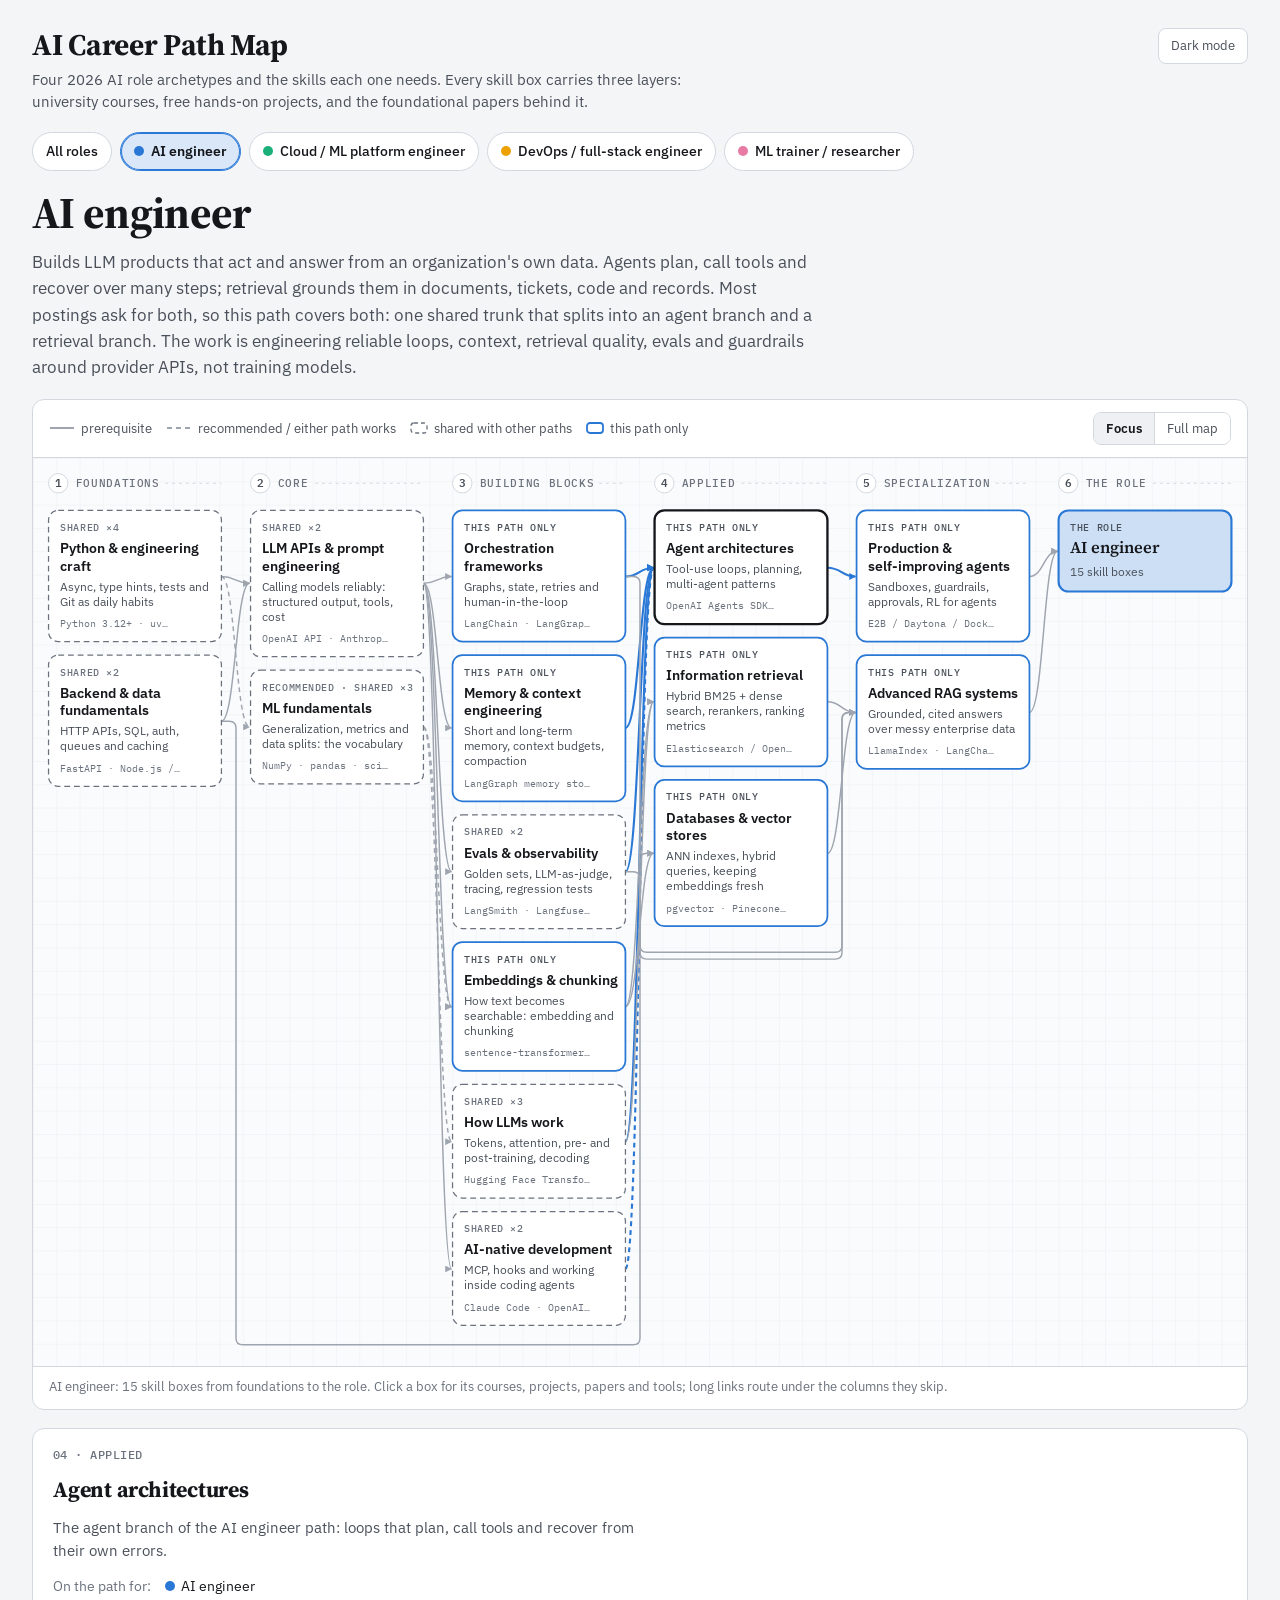
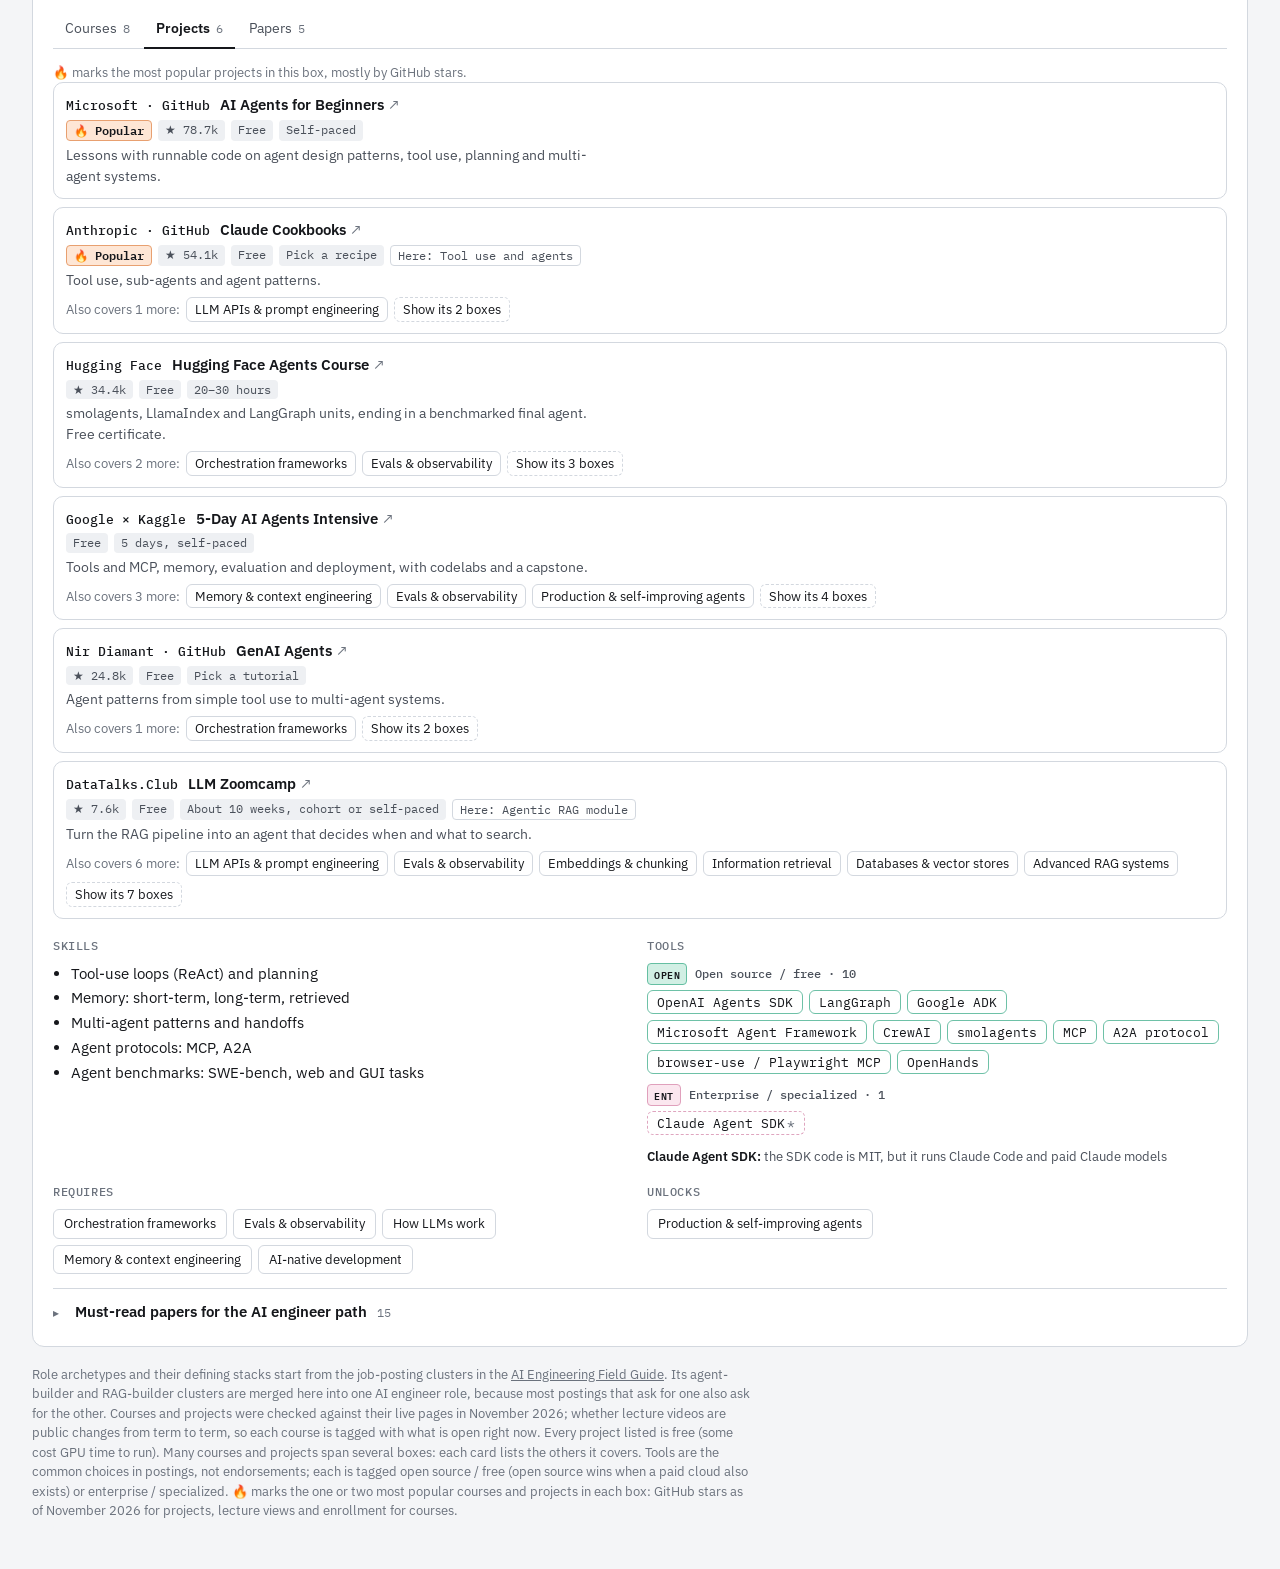
==== commit 9ad4296d: "AI career path map: merge agent builder and RAG app builder into AI engineer Most postings that ask " ====
--- a/ai-career-paths/index.html
+++ b/ai-career-paths/index.html
@@ -4,7 +4,7 @@
 <meta charset="utf-8">
 <meta name="viewport" content="width=device-width, initial-scale=1">
 <title>AI Career Path Map</title>
-<meta name="description" content="Five AI role archetypes mapped as a skill graph, with courses, free projects, papers and tools for every step.">
+<meta name="description" content="Four AI role archetypes mapped as a skill graph, with courses, free projects, papers and tools for every step.">
 <link rel="icon" href="/favicon.svg" type="image/svg+xml">
 <link rel="apple-touch-icon" href="/apple-touch-icon.png">
 <link rel="preconnect" href="https://fonts.googleapis.com">
@@ -24,8 +24,7 @@
   --line: #d3d8df;
   --edge: #9ea5af;
   --focus: #2a78d6;
-  --r-agent: #2a78d6;
-  --r-rag: #eb6834;
+  --r-ai: #2a78d6;
   --r-platform: #1baf7a;
   --r-devops: #eda100;
   --r-research: #e87ba4;
@@ -47,8 +46,7 @@
     --line: #333a45;
     --edge: #5e6673;
     --focus: #3987e5;
-    --r-agent: #3987e5;
-    --r-rag: #d95926;
+    --r-ai: #3987e5;
     --r-platform: #199e70;
     --r-devops: #c98500;
     --r-research: #d55181;
@@ -67,8 +65,7 @@
   --line: #333a45;
   --edge: #5e6673;
   --focus: #3987e5;
-  --r-agent: #3987e5;
-  --r-rag: #d95926;
+  --r-ai: #3987e5;
   --r-platform: #199e70;
   --r-devops: #c98500;
   --r-research: #d55181;
@@ -359,7 +356,7 @@
   <header class="top">
     <div>
       <h1>AI Career Path Map</h1>
-      <p>Five 2026 AI role archetypes and the skills each one needs. Every skill box carries three layers: university courses, free hands-on projects, and the foundational papers behind it.</p>
+      <p>Four 2026 AI role archetypes and the skills each one needs. Every skill box carries three layers: university courses, free hands-on projects, and the foundational papers behind it.</p>
     </div>
     <button id="themeBtn" class="themebtn" type="button">Dark mode</button>
   </header>
@@ -384,35 +381,23 @@
     <section class="card pane" id="nodePane" aria-live="polite"></section>
   </div>
 
-  <footer>Role archetypes and their defining stacks come from the archetype breakdown this map starts from. Courses and projects were checked against their live pages in November 2026; whether lecture videos are public changes from term to term, so each course is tagged with what is open right now. Every project listed is free (some cost GPU time to run). Many courses and projects span several boxes: each card lists the others it covers. Tools are the common choices in postings, not endorsements; each is tagged open source / free (open source wins when a paid cloud also exists) or enterprise / specialized. 🔥 marks the one or two most popular courses and projects in each box: GitHub stars as of November 2026 for projects, lecture views and enrollment for courses.</footer>
+  <footer>Role archetypes and their defining stacks start from the job-posting clusters in the <a href="https://github.com/alexeygrigorev/ai-engineering-field-guide" target="_blank" rel="noopener">AI Engineering Field Guide</a>. Its agent-builder and RAG-builder clusters are merged here into one AI engineer role, because most postings that ask for one also ask for the other. Courses and projects were checked against their live pages in November 2026; whether lecture videos are public changes from term to term, so each course is tagged with what is open right now. Every project listed is free (some cost GPU time to run). Many courses and projects span several boxes: each card lists the others it covers. Tools are the common choices in postings, not endorsements; each is tagged open source / free (open source wins when a paid cloud also exists) or enterprise / specialized. 🔥 marks the one or two most popular courses and projects in each box: GitHub stars as of November 2026 for projects, lecture views and enrollment for courses.</footer>
 </div>
 <script>
 const TIERS = ["Foundations", "Core", "Building blocks", "Applied", "Specialization", "Role"];
 
 const ROLES = [
   {
-    id: "agent", tag: "Agent", name: "Agent builder", short: ["Agent builder"],
-    stack: ["Agents", "Prompt engineering", "Provider APIs"],
-    story: "Ships LLM systems that act: an agent plans, calls tools, remembers and recovers over many steps. The work is less about training models and more about engineering reliable loops, context, evals and guardrails around provider APIs.",
+    id: "ai", tag: "AI eng", name: "AI engineer", short: ["AI engineer"],
+    stack: ["Agents", "RAG", "Prompt engineering", "Vector databases", "LangChain / LangGraph"],
+    story: "Builds LLM products that act and answer from an organization's own data. Agents plan, call tools and recover over many steps; retrieval grounds them in documents, tickets, code and records. Most postings ask for both, so this path covers both: one shared trunk that splits into an agent branch and a retrieval branch. The work is engineering reliable loops, context, retrieval quality, evals and guardrails around provider APIs, not training models.",
     note: "",
-    job: "Ships LLM systems that take actions: tool-calling loops, multi-step workflows, and coding or research agents wired to real APIs and data.",
-    capTitle: "Ops agent capstone", capLine: "An agent over three or more real tools, with MCP, a sandbox and a 50-case eval suite.",
-    capstone: "Build an operations agent over three or more real tools (tickets, docs, chat) using MCP and a sandbox. Back it with a 50-case eval suite and traces, and report the pass rate before and after one architecture change.",
+    job: "Ships LLM systems that take actions and answer from real data: tool-calling agents, retrieval pipelines with citations, and the evals that keep both honest.",
+    capTitle: "Grounded ops agent capstone", capLine: "An agent over real tools plus a cited retrieval tool, measured end to end.",
+    capstone: "Build an operations agent over three or more real tools (tickets, docs, chat) using MCP and a sandbox, plus a hybrid-search retrieval tool with a reranker over a messy real corpus. Back it with a 50-case eval suite covering task success, recall@k and citation accuracy, and report which change moved each number.",
     anchor: "agents",
-    nodes: ["python", "web", "ml", "llm-apis", "llm", "orchestration", "evals", "memory", "coding-agents", "agents", "agent-prod"],
-    optional: ["ml"], soft: [["coding-agents", "agents"]]
-  },
-  {
-    id: "rag", tag: "RAG", name: "RAG app builder", short: ["RAG app builder"],
-    stack: ["RAG", "Vector databases", "LangChain", "LangGraph"],
-    story: "Makes models answer from an organization's own data: documents, tickets, code and records. The craft is the retrieval layer: chunking, embedding, indexing, reranking, and proving that the right context actually reached the model.",
-    note: "",
-    job: "Grounds LLMs in an organization's documents and data: ingestion, chunking, hybrid retrieval, reranking, and answers with citations.",
-    capTitle: "Cited RAG capstone", capLine: "Hybrid search and a reranker over a messy real corpus, measured end to end.",
-    capstone: "Q&A over a messy real corpus (PDFs plus tables) with hybrid search and a reranker. Measure recall@k, faithfulness and citation accuracy on a hand-labeled set, then show which change moved each number.",
-    anchor: "rag",
-    nodes: ["python", "web", "ml", "llm-apis", "embeddings", "vectordb", "llm", "orchestration", "evals", "retrieval", "rag"],
-    optional: [], soft: [["ml", "llm"]]
+    nodes: ["python", "web", "ml", "llm-apis", "embeddings", "vectordb", "llm", "orchestration", "evals", "memory", "coding-agents", "agents", "retrieval", "agent-prod", "rag"],
+    optional: ["ml"], soft: [["coding-agents", "agents"], ["ml", "llm"]]
   },
   {
     id: "platform", tag: "Platform", name: "Cloud / ML platform engineer", short: ["Cloud / ML platform", "engineer"],
@@ -451,7 +436,7 @@
     optional: ["serving"], soft: []
   }
 ];
-const LANE = { agent: 0, rag: 1, devops: 2, platform: 3, research: 4 };
+const LANE = { ai: 0.5, devops: 2, platform: 3, research: 4 };
 
 const NODES = [
   // ---------- Tier 0: Foundations ----------
@@ -487,7 +472,7 @@
 
   // ---------- Tier 1: Core ----------
   { id: "llm-apis", tier: 1, lane: 0.2, label: ["LLM APIs &", "prompt engineering"], title: "LLM APIs & prompt engineering",
-    why: "The entry point for the agent, RAG and full-stack paths: call frontier models reliably, get structured output, and keep cost and latency under control.",
+    why: "The entry point for the AI engineer and full-stack paths: call frontier models reliably, get structured output, and keep cost and latency under control.",
     skills: ["Prompt design: system prompts, few-shot, decomposition", "Structured outputs and JSON schemas", "Tool (function) calling", "Streaming, retries and rate limits", "Token budgets, prompt caching, model routing"],
     tools: ["OpenAI API", "Anthropic API", "Gemini API", "Ollama (local models)", "OpenRouter", "Groq / Together / Fireworks (hosted open models)", "Instructor", "LiteLLM", "Vercel AI SDK"],
     courses: [
@@ -527,7 +512,7 @@
 
   // ---------- Tier 2: Building blocks ----------
   { id: "orchestration", tier: 2, lane: 0, label: ["Orchestration", "frameworks"], title: "Orchestration frameworks",
-    why: "LangChain and LangGraph show up in both the agent and RAG clusters: state machines, retries, memory and human-in-the-loop around model calls.",
+    why: "LangChain and LangGraph run both the agent and the retrieval side of AI engineering: state machines, retries, memory and human-in-the-loop around model calls.",
     skills: ["Chains vs. graphs: state, branching, cycles", "Memory and checkpointing", "Human-in-the-loop interrupts", "Knowing when to drop the framework and write the loop yourself"],
     tools: ["LangChain", "LangGraph", "LlamaIndex", "DSPy", "Pydantic AI", "Haystack", "Mastra (TypeScript)", "n8n (low-code)"],
     courses: [
@@ -578,7 +563,7 @@
 
   // ---------- Tier 3: Applied ----------
   { id: "agents", tier: 3, lane: 0, label: ["Agent", "architectures"], title: "Agent architectures",
-    why: "The defining skill of the agent-builder path: loops that plan, call tools and recover from their own errors.",
+    why: "The agent branch of the AI engineer path: loops that plan, call tools and recover from their own errors.",
     skills: ["Tool-use loops (ReAct) and planning", "Memory: short-term, long-term, retrieved", "Multi-agent patterns and handoffs", "Agent protocols: MCP, A2A", "Agent benchmarks: SWE-bench, web and GUI tasks"],
     tools: ["OpenAI Agents SDK", "Claude Agent SDK", "LangGraph", "Google ADK", "Microsoft Agent Framework", "CrewAI", "smolagents", "MCP", "A2A protocol", "browser-use / Playwright MCP", "OpenHands"],
     courses: [
@@ -629,7 +614,7 @@
       { s: "Stanford", c: "CS329A", n: "Self-Improving AI Agents", t: "Autumn 2025", u: "https://cs329a.stanford.edu/", f: "Videos", note: "Test-time compute, verifiers and RL for agents that improve through interaction." }
     ] },
   { id: "rag", tier: 4, lane: 1, label: ["Advanced RAG", "systems"], title: "Advanced RAG systems",
-    why: "The RAG cluster's specialty: grounded, cited answers over messy enterprise data, and the evals that prove they are grounded.",
+    why: "The retrieval branch of the AI engineer path: grounded, cited answers over messy enterprise data, and the evals that prove they are grounded.",
     skills: ["Document parsing and chunking strategies", "Hybrid search plus reranking pipelines", "Query rewriting, routing and agentic RAG", "Structured data: text-to-SQL, knowledge graphs", "Faithfulness and citation evaluation"],
     tools: ["LlamaIndex", "LangChain / LangGraph", "Unstructured / Docling", "LlamaParse", "Cohere Rerank", "Ragas", "pgvector / Qdrant", "GraphRAG / LightRAG", "ColPali", "Haystack", "Managed RAG (Bedrock, Azure AI Search, Vertex)"],
     courses: [
@@ -997,8 +982,7 @@
   ["gpu", "serving"], ["k8s", "serving"], ["llm", "serving"],
   ["gpu", "dlsys"],
   ["pretrain", "posttrain"],
-  ["agent-prod", "role-agent"],
-  ["rag", "role-rag"],
+  ["agent-prod", "role-ai"], ["rag", "role-ai"],
   ["frontend", "role-devops"], ["coding-agents", "role-devops"], ["mlops", "role-devops"], ["testing", "role-devops"],
   ["serving", "role-platform"], ["dlsys", "role-platform"], ["mlops", "role-platform"], ["observability", "role-platform"],
   ["posttrain", "role-research"], ["serving", "role-research"], ["dlsys", "role-research"]
@@ -1451,8 +1435,14 @@
 
 // ---------- State ----------
 const VALID = new Set(["all", ...ROLES.map(r => r.id)]);
-const state = { role: "agent", node: "agents", tab: "projects", spot: null, view: "focus", pathOpen: false };
-const readHash = () => { const x = (location.hash || "").slice(1); return VALID.has(x) ? x : "agent"; };
+const state = { role: "ai", node: "agents", tab: "projects", spot: null, view: "focus", pathOpen: false };
+// #agent and #rag were separate roles before they merged into AI engineer.
+const ALIAS = { agent: "ai", rag: "ai" };
+const readHash = () => {
+  const x = (location.hash || "").slice(1);
+  if (ALIAS[x]) { history.replaceState(null, "", "#" + ALIAS[x]); return ALIAS[x]; }
+  return VALID.has(x) ? x : "ai";
+};
 const anchorFor = v => {
   if (v === "all") return "llm";
   return R[v].anchor;
@@ -1479,7 +1469,7 @@
   hero.style.removeProperty("--role");
   if (state.role === "all") {
     appendAll(hero,
-      h("div", { class: "hero-head" }, h("h2", { class: "serif" }, "Five archetypes, one shared trunk")),
+      h("div", { class: "hero-head" }, h("h2", { class: "serif" }, "Four archetypes, one shared trunk")),
       h("p", { class: "story" }, `Every path starts from the same few foundations and splits as it specializes. The map below shows all ${NODES.length - ROLES.length} skill boxes at once. Pick a role to see its own path.`),
       h("ul", { class: "rolelist" }, ROLES.map(r =>
         h("li", null, h("button", { class: "rolerow", type: "button", style: `--role:${roleVar(r.id)}`, onclick: () => go(r.id) },
@@ -1536,7 +1526,7 @@
 
 function buildOverview() {
   svg.setAttribute("viewBox", `0 0 ${OV_W} ${OV_H}`);
-  svg.setAttribute("aria-label", "All skill boxes and five roles as a directed graph, prerequisites on the left");
+  svg.setAttribute("aria-label", `All skill boxes and ${ROLES.length} roles as a directed graph, prerequisites on the left`);
   svg.style.minWidth = "1100px";
   defs(); canvasBg(OV_W, OV_H);
   TIERS.forEach((t, i) => colHead(i, t, G.padX + i * (G.colW + G.gap), G.colW));
@@ -1830,7 +1820,7 @@
   const all = Object.values(RES);
   let title, count, body;
   if (state.role === "all") {
-    const counts = NODES.filter(n => !n.role).map(n => [n, rolesUsing(n.id).length]).filter(([, c]) => c >= 4).sort((a, b) => b[1] - a[1]);
+    const counts = NODES.filter(n => !n.role).map(n => [n, rolesUsing(n.id).length]).filter(([, c]) => c >= 3).sort((a, b) => b[1] - a[1]);
     const span = kind => all.filter(r => r.kind === kind).sort((a, b) => b.covers.length - a.covers.length || a.order - b.order).slice(0, 6);
     const nPapers = NODES.reduce((s, n) => s + (n.papers ? n.papers.length : 0), 0);
     title = "Where the paths meet"; count = null;
@@ -1840,8 +1830,8 @@
       h("ol", { class: "plan" }, span("project").map(r => planItem(r, null))),
       h("h3", null, "Courses that span the most boxes"),
       h("ol", { class: "plan" }, span("course").map(r => planItem(r, null))),
-      h("h3", null, "Shared by four or more paths"),
-      h("p", null, counts.map(([n, c]) => `${n.title} (${c} of 5)`).join("; ") + ". Start here if you have not picked a direction yet.")
+      h("h3", null, "Shared by three or more paths"),
+      h("p", null, counts.map(([n, c]) => `${n.title} (${c} of ${ROLES.length})`).join("; ") + ". Start here if you have not picked a direction yet.")
     ];
   } else {
     const r = R[state.role];
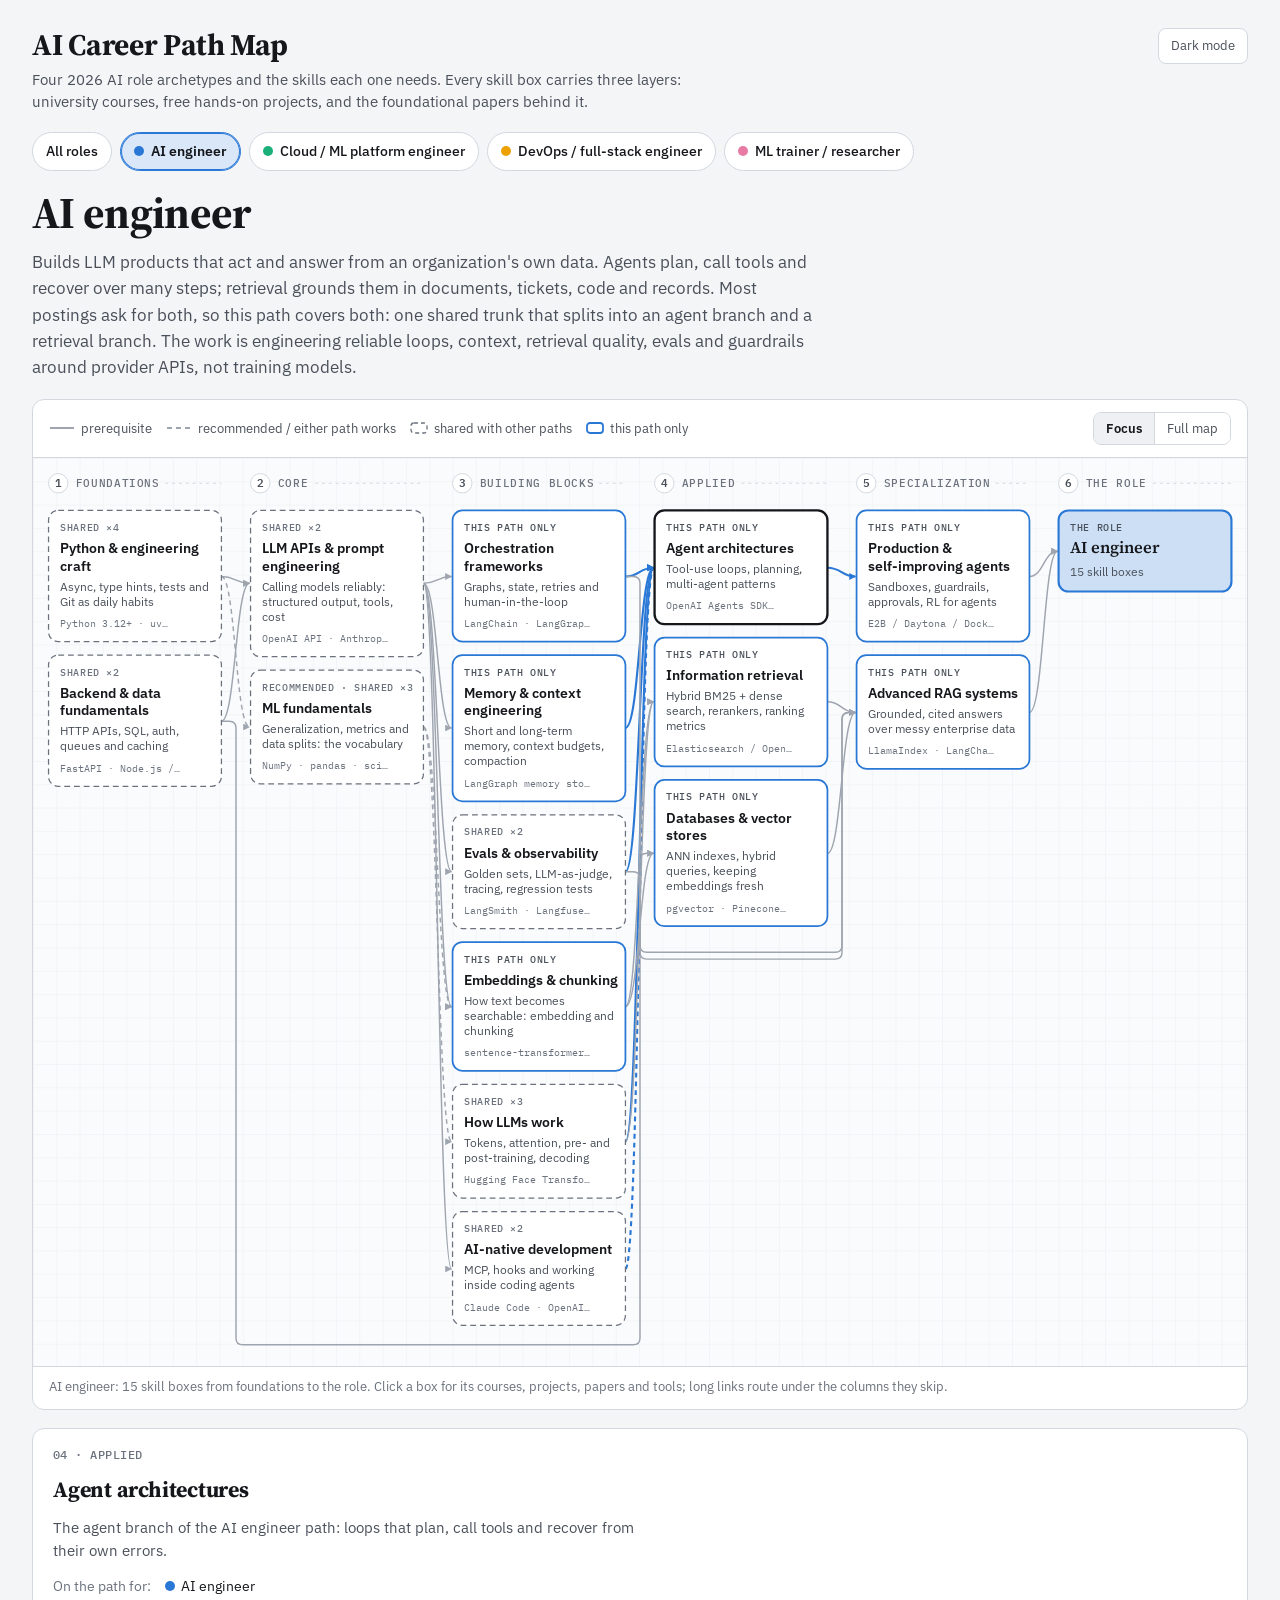
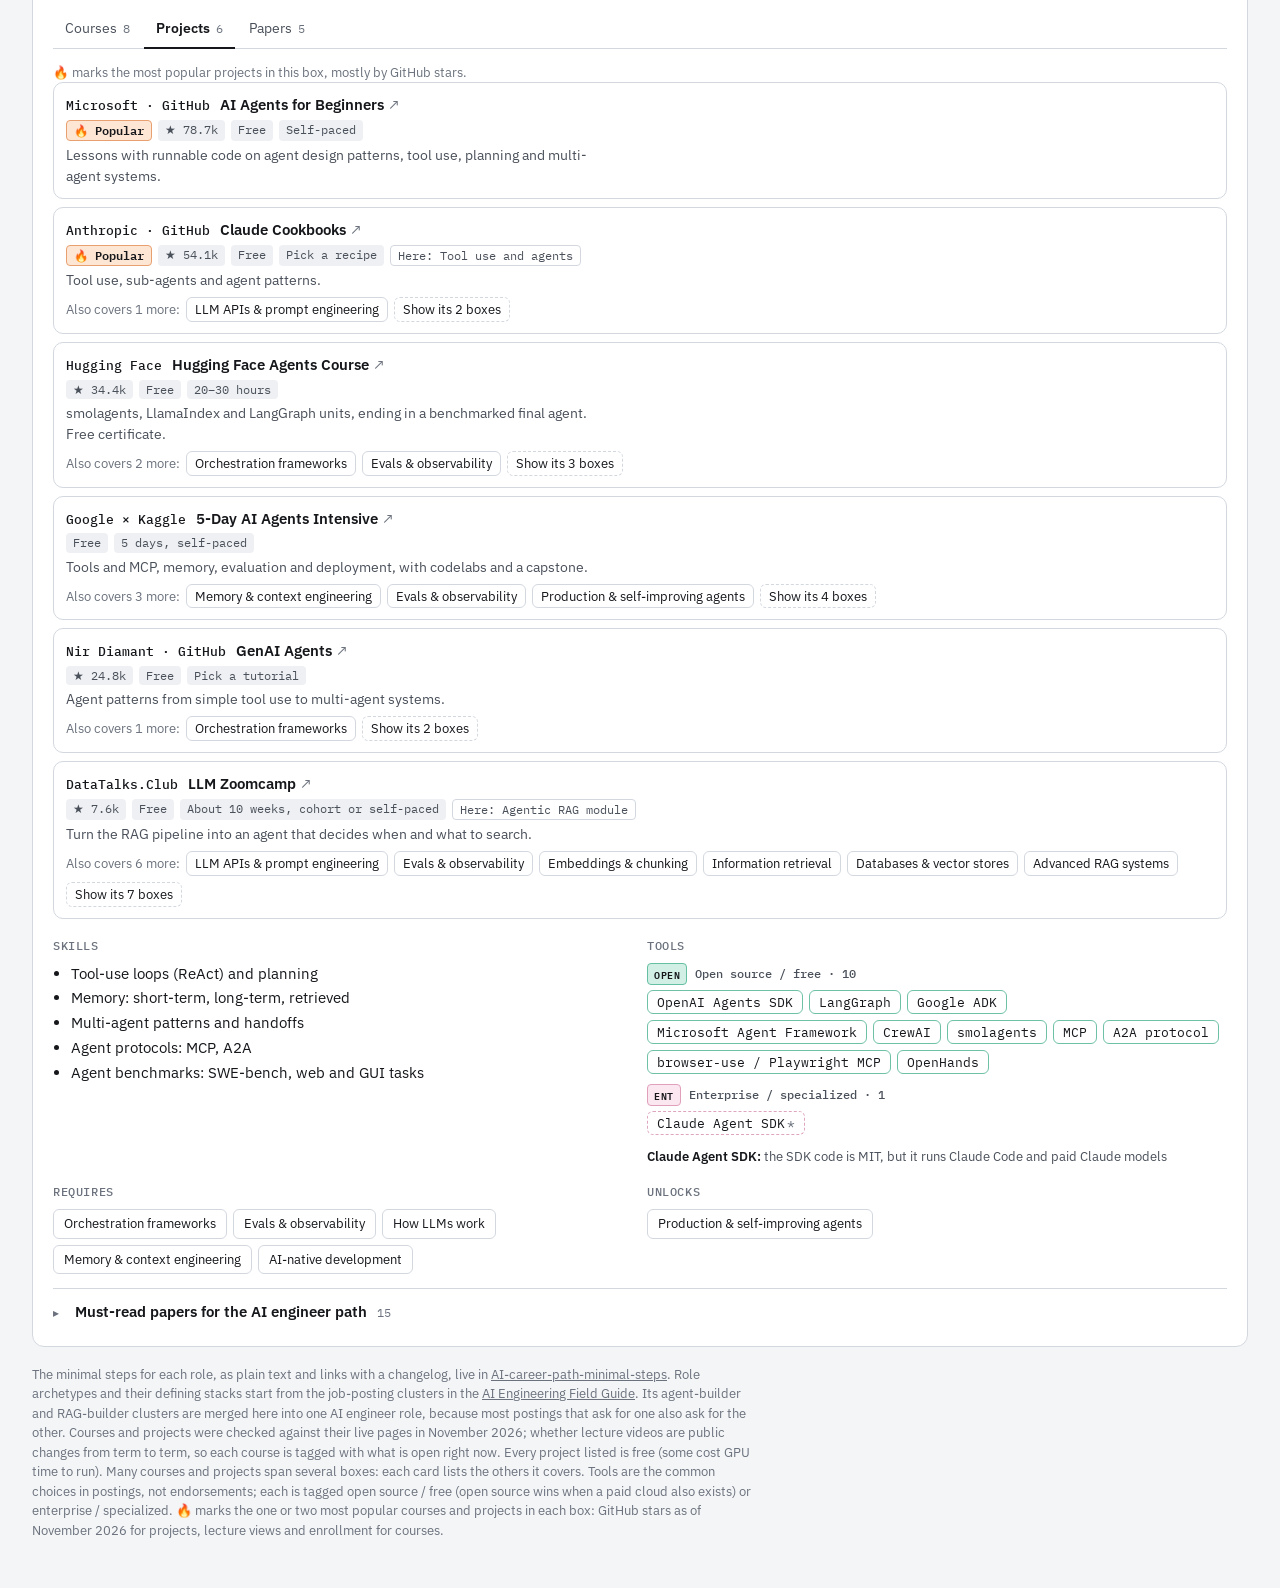
==== commit 6a590038: "AI career path map: move the minimal steps to their own repo The plain-text steps now live in TomYan" ====
--- a/ai-career-paths/index.html
+++ b/ai-career-paths/index.html
@@ -381,7 +381,7 @@
     <section class="card pane" id="nodePane" aria-live="polite"></section>
   </div>
 
-  <footer>Role archetypes and their defining stacks start from the job-posting clusters in the <a href="https://github.com/alexeygrigorev/ai-engineering-field-guide" target="_blank" rel="noopener">AI Engineering Field Guide</a>. Its agent-builder and RAG-builder clusters are merged here into one AI engineer role, because most postings that ask for one also ask for the other. Courses and projects were checked against their live pages in November 2026; whether lecture videos are public changes from term to term, so each course is tagged with what is open right now. Every project listed is free (some cost GPU time to run). Many courses and projects span several boxes: each card lists the others it covers. Tools are the common choices in postings, not endorsements; each is tagged open source / free (open source wins when a paid cloud also exists) or enterprise / specialized. 🔥 marks the one or two most popular courses and projects in each box: GitHub stars as of November 2026 for projects, lecture views and enrollment for courses.</footer>
+  <footer>The minimal steps for each role, as plain text and links with a changelog, live in <a href="https://github.com/TomYang1993/AI-career-path-minimal-steps" target="_blank" rel="noopener">AI-career-path-minimal-steps</a>. Role archetypes and their defining stacks start from the job-posting clusters in the <a href="https://github.com/alexeygrigorev/ai-engineering-field-guide" target="_blank" rel="noopener">AI Engineering Field Guide</a>. Its agent-builder and RAG-builder clusters are merged here into one AI engineer role, because most postings that ask for one also ask for the other. Courses and projects were checked against their live pages in November 2026; whether lecture videos are public changes from term to term, so each course is tagged with what is open right now. Every project listed is free (some cost GPU time to run). Many courses and projects span several boxes: each card lists the others it covers. Tools are the common choices in postings, not endorsements; each is tagged open source / free (open source wins when a paid cloud also exists) or enterprise / specialized. 🔥 marks the one or two most popular courses and projects in each box: GitHub stars as of November 2026 for projects, lecture views and enrollment for courses.</footer>
 </div>
 <script>
 const TIERS = ["Foundations", "Core", "Building blocks", "Applied", "Specialization", "Role"];
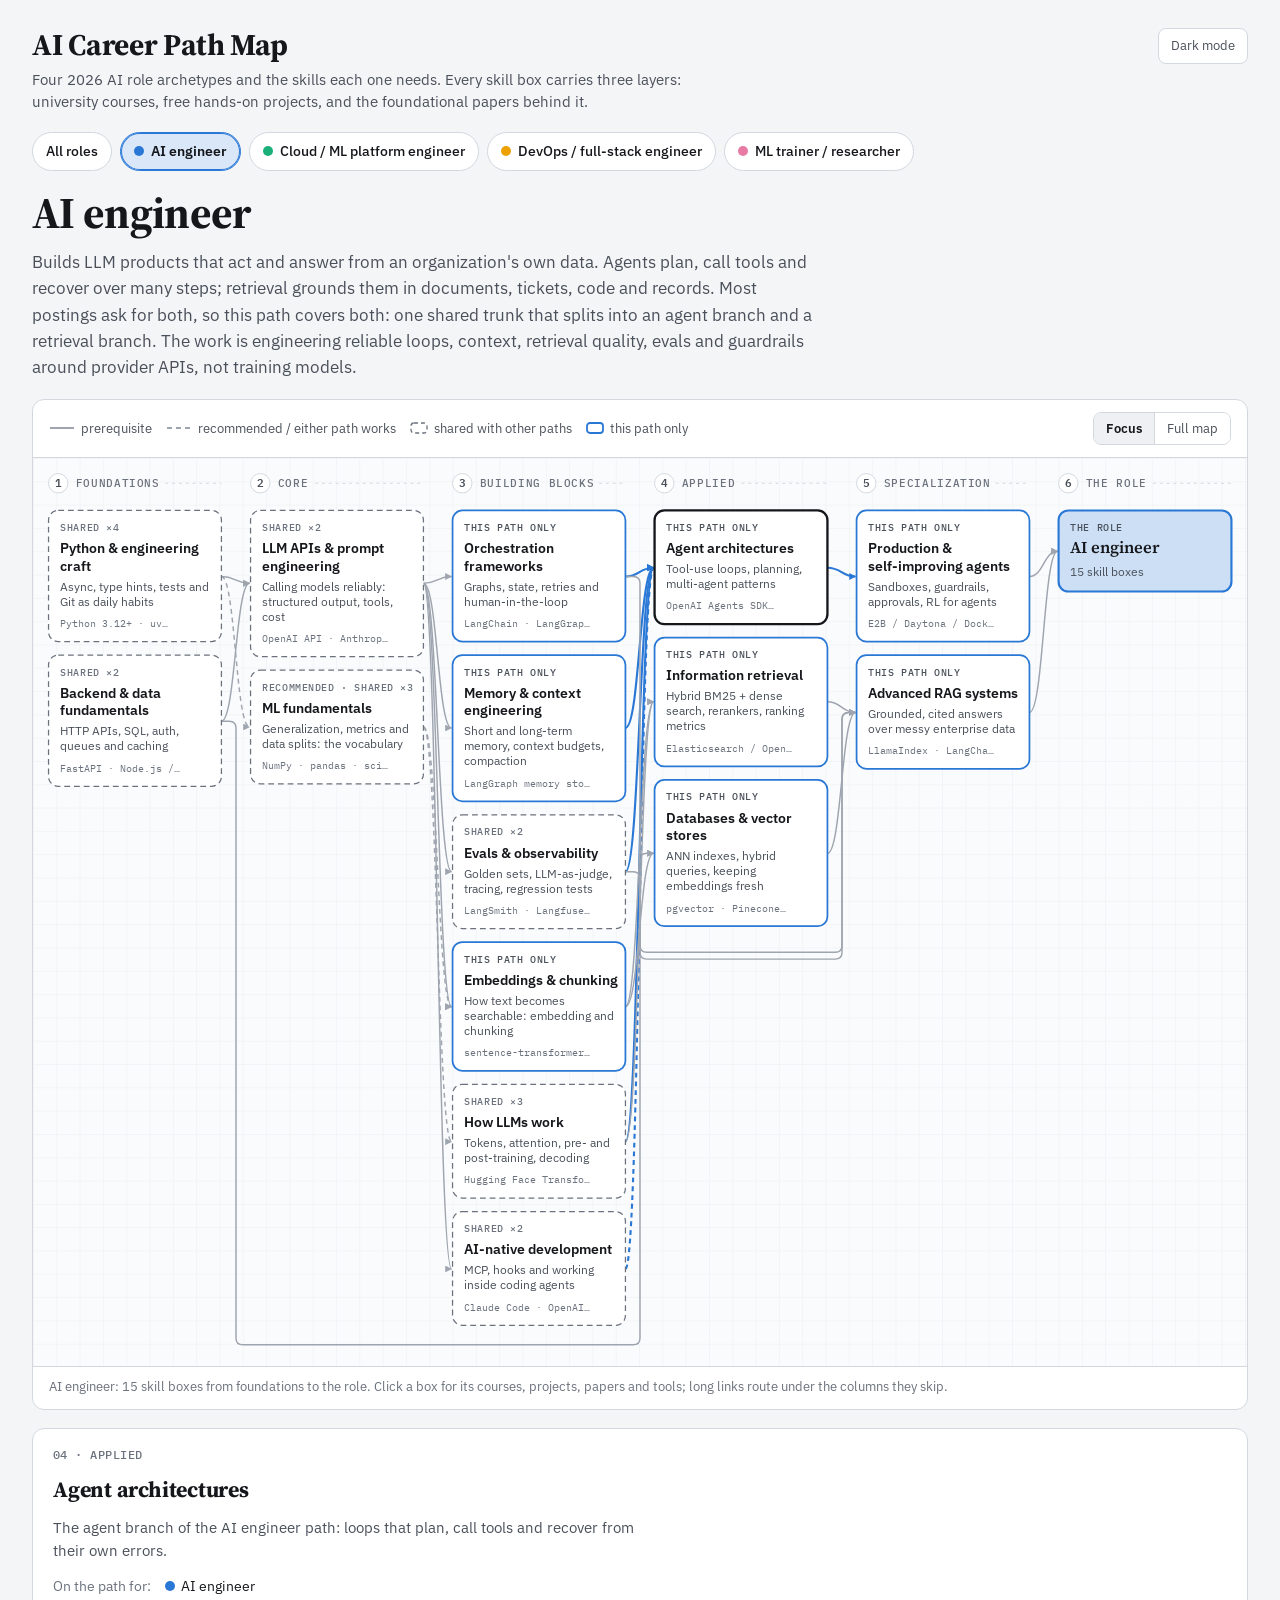
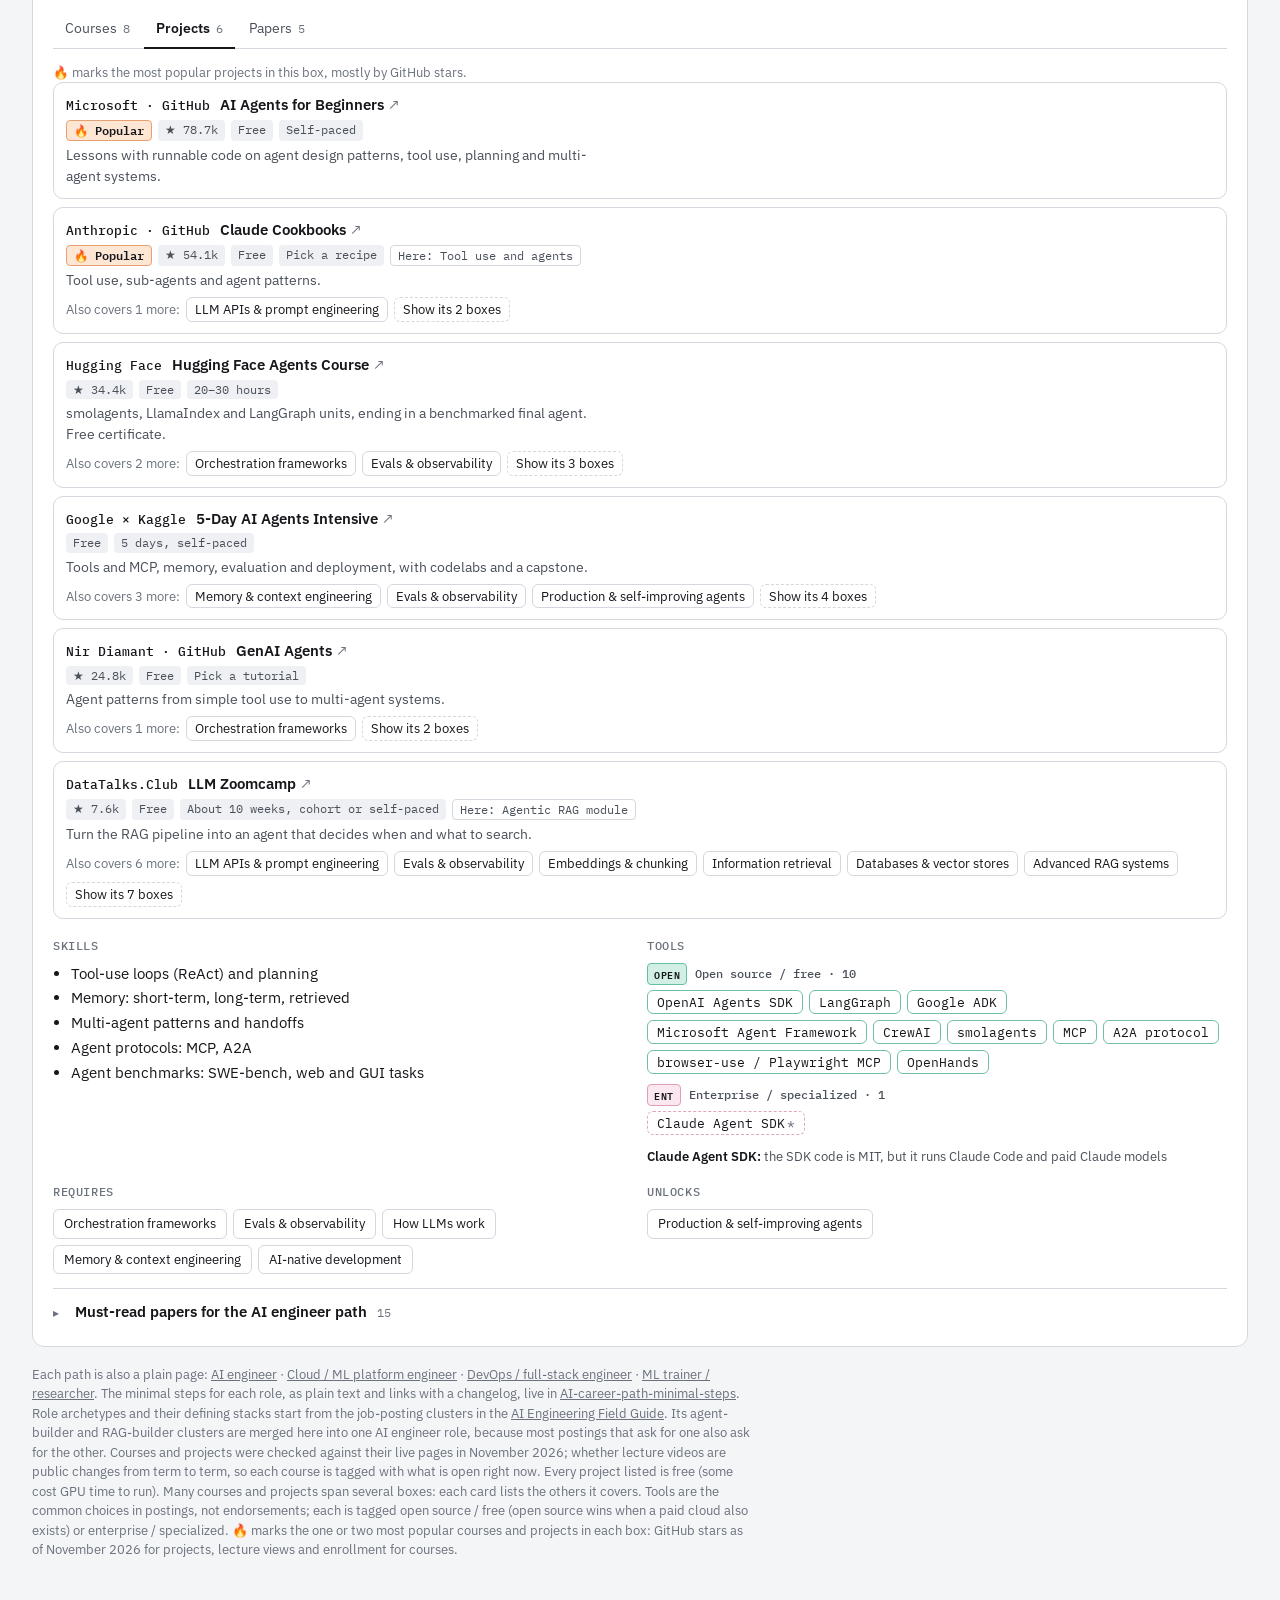
==== commit 04cd8528: "AI career paths: static role pages, share metadata, homepage link - One static HTML page per role (a" ====
--- a/ai-career-paths/index.html
+++ b/ai-career-paths/index.html
@@ -3,8 +3,23 @@
 <head>
 <meta charset="utf-8">
 <meta name="viewport" content="width=device-width, initial-scale=1">
-<title>AI Career Path Map</title>
+<title>AI Career Path Map: skills, free courses and projects for four AI roles</title>
 <meta name="description" content="Four AI role archetypes mapped as a skill graph, with courses, free projects, papers and tools for every step.">
+<link rel="canonical" href="https://tomyang1993.github.io/ai-career-paths/">
+<meta property="og:type" content="website">
+<meta property="og:site_name" content="Tom Yang">
+<meta property="og:title" content="AI Career Path Map">
+<meta property="og:description" content="Four AI role archetypes mapped as a skill graph, with courses, free projects, papers and tools for every step.">
+<meta property="og:url" content="https://tomyang1993.github.io/ai-career-paths/">
+<meta property="og:image" content="https://tomyang1993.github.io/ai-career-paths/og/map.png">
+<meta property="og:image:width" content="1200">
+<meta property="og:image:height" content="630">
+<meta property="og:image:alt" content="The AI Career Path Map: four AI roles as a skill graph">
+<meta name="twitter:card" content="summary_large_image">
+<meta name="twitter:title" content="AI Career Path Map">
+<meta name="twitter:description" content="Four AI role archetypes mapped as a skill graph, with courses, free projects, papers and tools for every step.">
+<meta name="twitter:image" content="https://tomyang1993.github.io/ai-career-paths/og/map.png">
+<script type="application/ld+json">[{"@context": "https://schema.org", "@type": "WebPage", "name": "AI Career Path Map: skills, free courses and projects for four AI roles", "description": "Four AI role archetypes mapped as a skill graph, with courses, free projects, papers and tools for every step.", "url": "https://tomyang1993.github.io/ai-career-paths/", "inLanguage": "en", "isAccessibleForFree": true, "author": {"@type": "Person", "name": "Tom Yang", "url": "https://tomyang1993.github.io/"}, "hasPart": [{"@type": "WebPage", "name": "AI engineer path", "url": "https://tomyang1993.github.io/ai-career-paths/ai-engineer/"}, {"@type": "WebPage", "name": "Cloud / ML platform engineer path", "url": "https://tomyang1993.github.io/ai-career-paths/cloud-ml-platform-engineer/"}, {"@type": "WebPage", "name": "DevOps / full-stack engineer path", "url": "https://tomyang1993.github.io/ai-career-paths/devops-full-stack-engineer/"}, {"@type": "WebPage", "name": "ML trainer / researcher path", "url": "https://tomyang1993.github.io/ai-career-paths/ml-trainer-researcher/"}]}, {"@context": "https://schema.org", "@type": "BreadcrumbList", "itemListElement": [{"@type": "ListItem", "position": 1, "name": "Tom Yang", "item": "https://tomyang1993.github.io/"}, {"@type": "ListItem", "position": 2, "name": "AI Career Path Map", "item": "https://tomyang1993.github.io/ai-career-paths/"}]}]</script>
 <link rel="icon" href="/favicon.svg" type="image/svg+xml">
 <link rel="apple-touch-icon" href="/apple-touch-icon.png">
 <link rel="preconnect" href="https://fonts.googleapis.com">
@@ -243,6 +258,7 @@
 .small.muted { color: var(--ink-3); }
 
 footer { font-size: 13px; color: var(--ink-3); max-width: 90ch; }
+.noscript { margin: 0; padding: 12px 14px; border-radius: 8px; background: var(--surface); border: 1px solid var(--line); }
 
 @media (prefers-reduced-motion: reduce) {
   .edge, .node { transition: none; }
@@ -360,6 +376,7 @@
     </div>
     <button id="themeBtn" class="themebtn" type="button">Dark mode</button>
   </header>
+  <noscript><p class="noscript">The interactive map needs JavaScript. Each path is also a plain page: <a href="ai-engineer/">AI engineer</a> · <a href="cloud-ml-platform-engineer/">Cloud / ML platform engineer</a> · <a href="devops-full-stack-engineer/">DevOps / full-stack engineer</a> · <a href="ml-trainer-researcher/">ML trainer / researcher</a>.</p></noscript>
 
   <nav class="pills" id="roles" aria-label="Choose a role path"></nav>
 
@@ -381,7 +398,7 @@
     <section class="card pane" id="nodePane" aria-live="polite"></section>
   </div>
 
-  <footer>The minimal steps for each role, as plain text and links with a changelog, live in <a href="https://github.com/TomYang1993/AI-career-path-minimal-steps" target="_blank" rel="noopener">AI-career-path-minimal-steps</a>. Role archetypes and their defining stacks start from the job-posting clusters in the <a href="https://github.com/alexeygrigorev/ai-engineering-field-guide" target="_blank" rel="noopener">AI Engineering Field Guide</a>. Its agent-builder and RAG-builder clusters are merged here into one AI engineer role, because most postings that ask for one also ask for the other. Courses and projects were checked against their live pages in November 2026; whether lecture videos are public changes from term to term, so each course is tagged with what is open right now. Every project listed is free (some cost GPU time to run). Many courses and projects span several boxes: each card lists the others it covers. Tools are the common choices in postings, not endorsements; each is tagged open source / free (open source wins when a paid cloud also exists) or enterprise / specialized. 🔥 marks the one or two most popular courses and projects in each box: GitHub stars as of November 2026 for projects, lecture views and enrollment for courses.</footer>
+  <footer>Each path is also a plain page: <a href="ai-engineer/">AI engineer</a> · <a href="cloud-ml-platform-engineer/">Cloud / ML platform engineer</a> · <a href="devops-full-stack-engineer/">DevOps / full-stack engineer</a> · <a href="ml-trainer-researcher/">ML trainer / researcher</a>. The minimal steps for each role, as plain text and links with a changelog, live in <a href="https://github.com/TomYang1993/AI-career-path-minimal-steps" target="_blank" rel="noopener">AI-career-path-minimal-steps</a>. Role archetypes and their defining stacks start from the job-posting clusters in the <a href="https://github.com/alexeygrigorev/ai-engineering-field-guide" target="_blank" rel="noopener">AI Engineering Field Guide</a>. Its agent-builder and RAG-builder clusters are merged here into one AI engineer role, because most postings that ask for one also ask for the other. Courses and projects were checked against their live pages in November 2026; whether lecture videos are public changes from term to term, so each course is tagged with what is open right now. Every project listed is free (some cost GPU time to run). Many courses and projects span several boxes: each card lists the others it covers. Tools are the common choices in postings, not endorsements; each is tagged open source / free (open source wins when a paid cloud also exists) or enterprise / specialized. 🔥 marks the one or two most popular courses and projects in each box: GitHub stars as of November 2026 for projects, lecture views and enrollment for courses.</footer>
 </div>
 <script>
 const TIERS = ["Foundations", "Core", "Building blocks", "Applied", "Specialization", "Role"];
@@ -786,7 +803,7 @@
       RP("Triton: An Intermediate Language and Compiler for Tiled Neural Network Computations", "Tillet, Kung & Cox", 2019, "https://doi.org/10.1145/3315508.3329973")] },
   "pretrain": {
     projects: [
-      P("nanochat", "Karpathy · GitHub", "https://github.com/karpathy/nanochat", "About 4 hours on 8×H100 (~$100)", "Tokenizer, pretraining, SFT, evaluation and a chat web UI in one small repo: your own ChatGPT clone."),
+      P("nanochat", "Karpathy · GitHub", "https://github.com/karpathy/nanochat", "About 2 hours on one 8×H100 node (~$50)", "Tokenizer, pretraining, SFT, evaluation and a chat web UI in one small repo: your own ChatGPT clone."),
       P("LLMs from Scratch", "Sebastian Raschka · GitHub", "https://github.com/rasbt/LLMs-from-scratch", "Several weeks", "Notebooks that build, pretrain and fine-tune a GPT-style model step by step.")],
     papers: [
       RP("Scaling Laws for Neural Language Models", "Kaplan et al.", 2020, ax("2001.08361"), true),
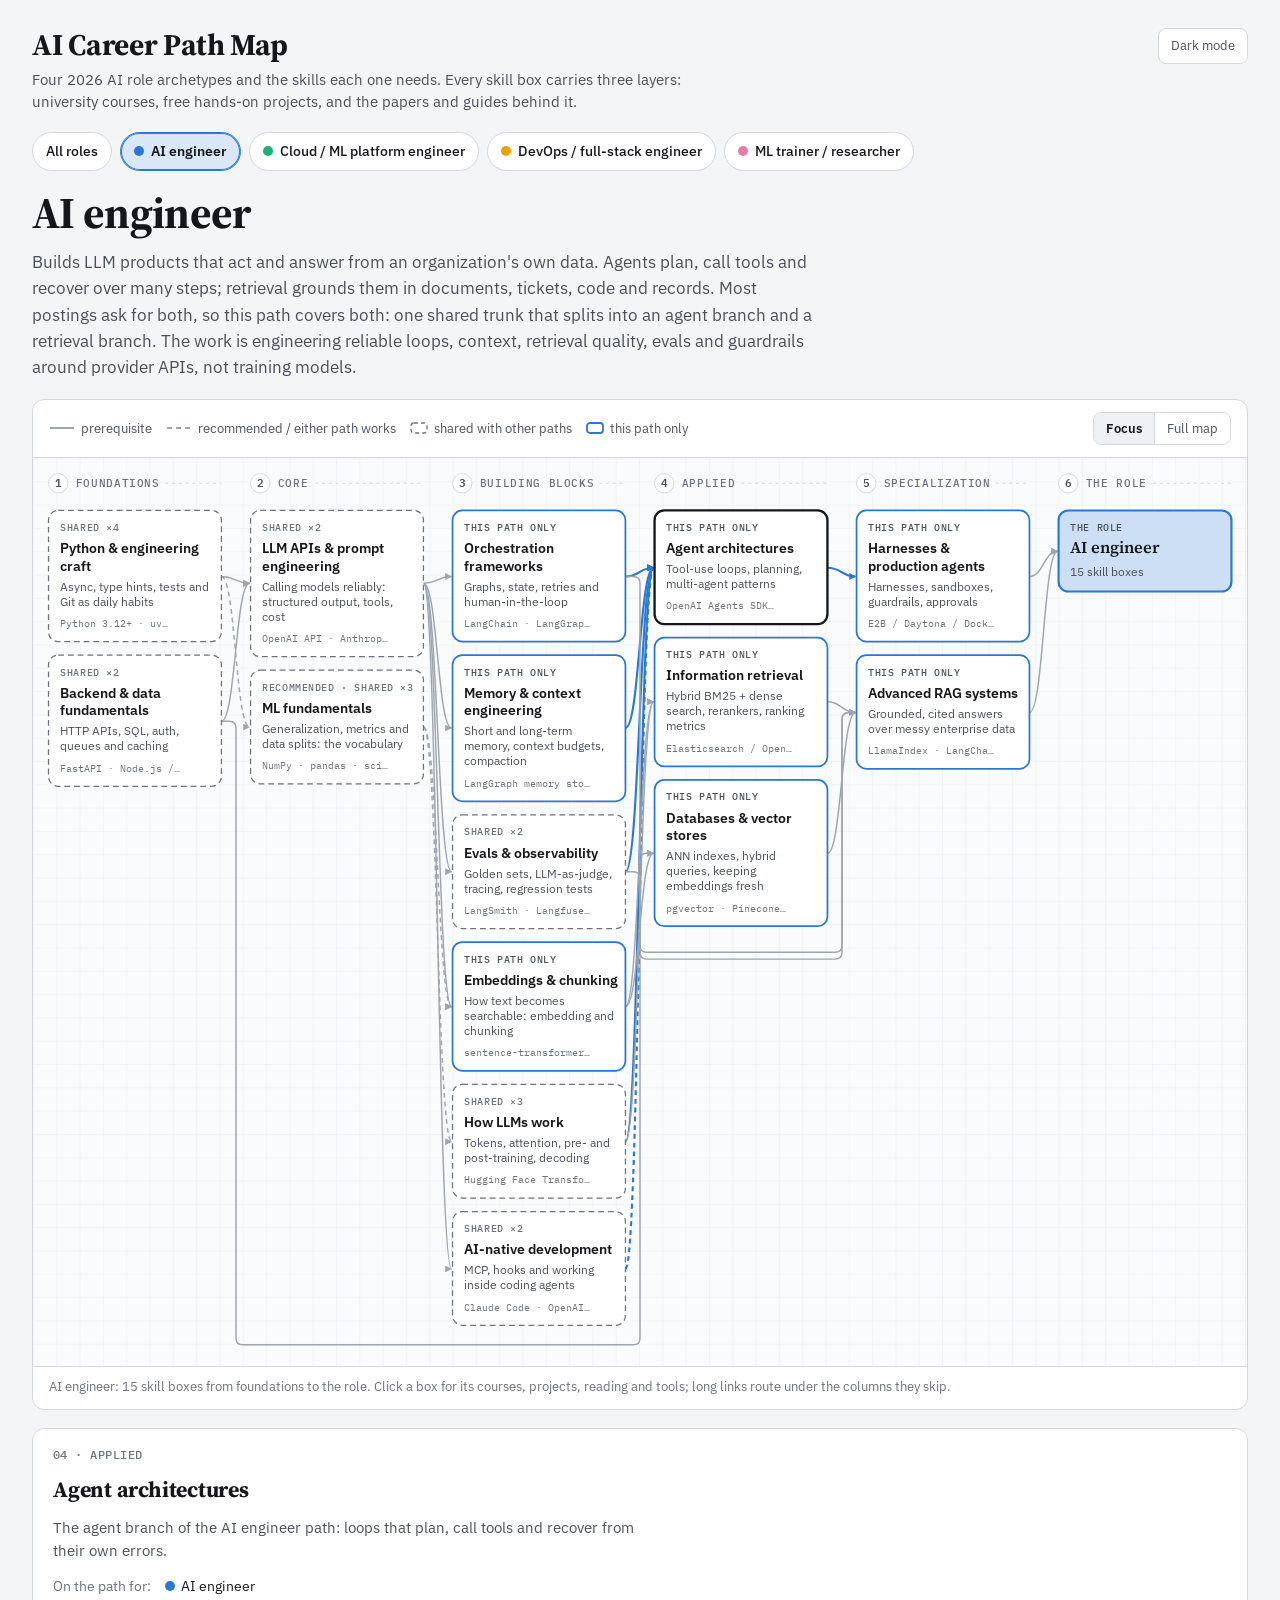
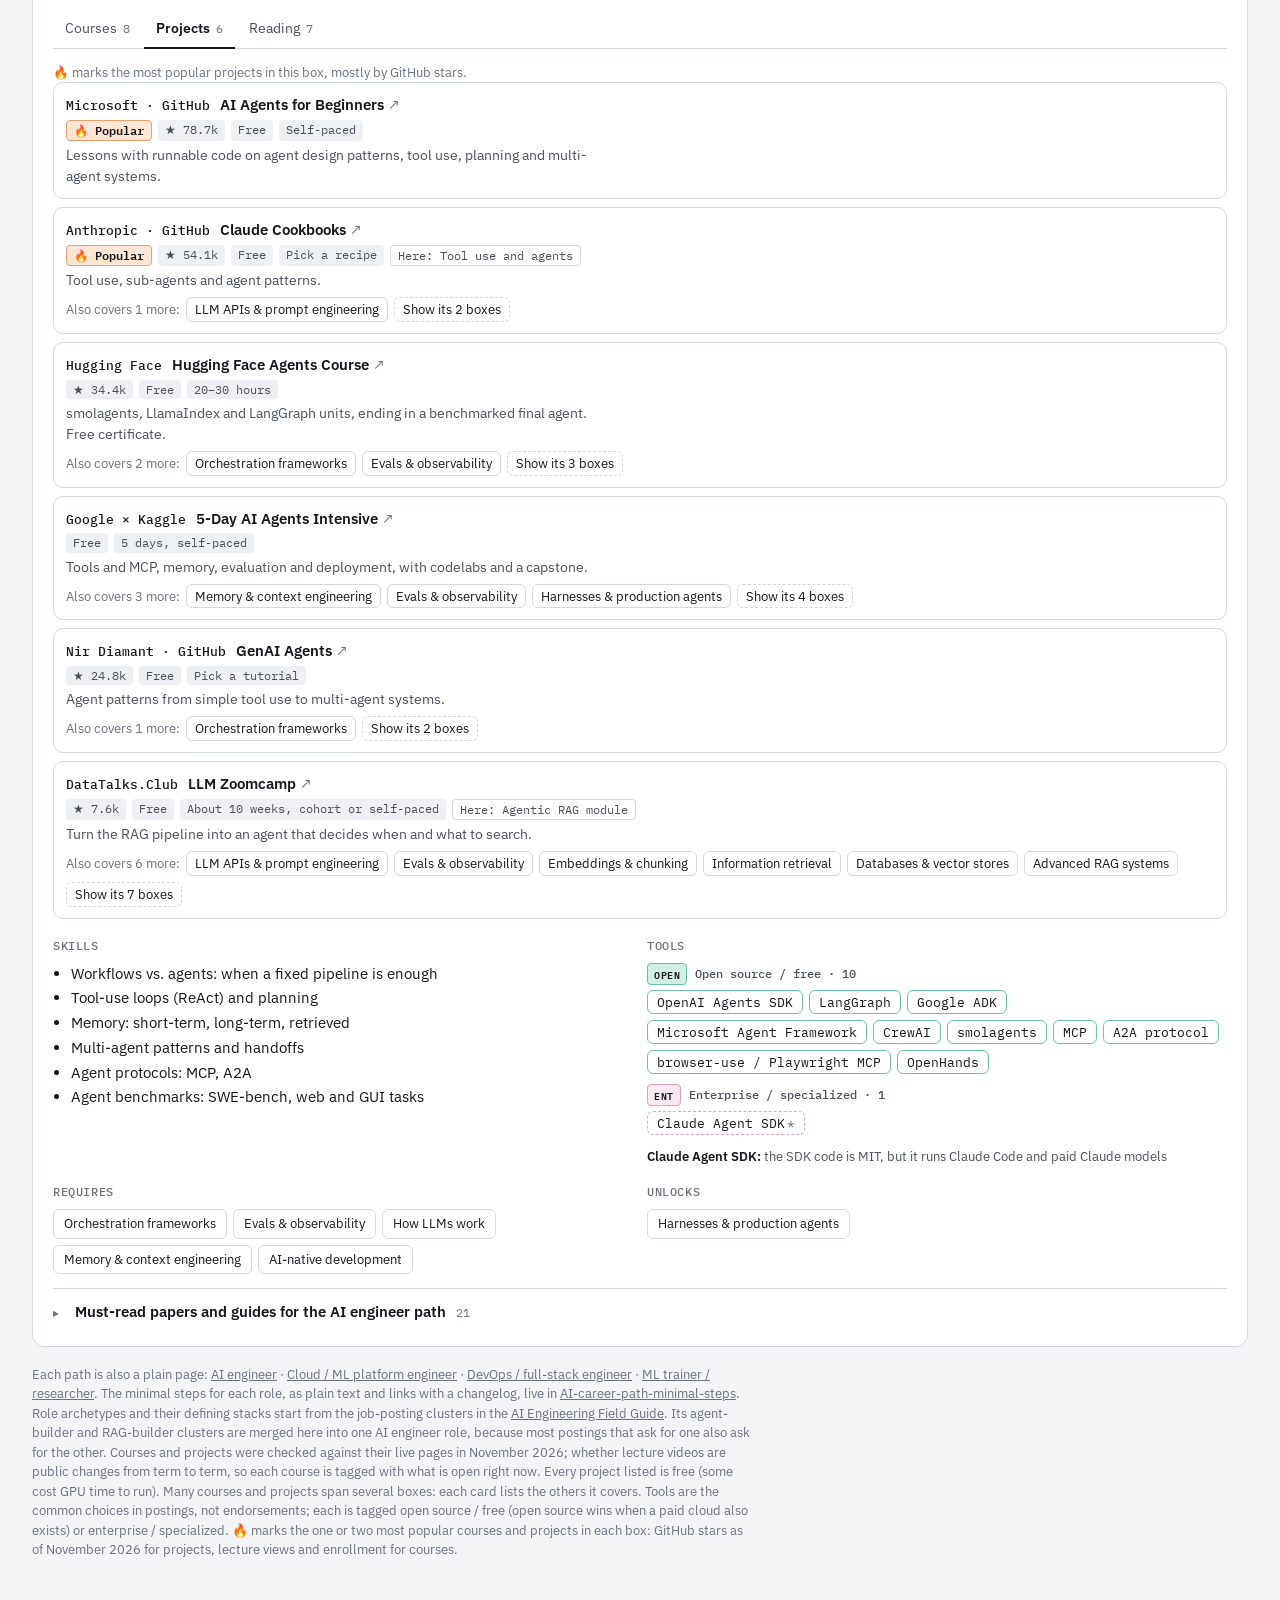
==== commit 3402a210: "Get hired step, harness engineering, essential reads, security, $0 note For review before merging: -" ====
--- a/ai-career-paths/index.html
+++ b/ai-career-paths/index.html
@@ -133,6 +133,47 @@
 .scroller { overflow-x: auto; }
 figure { margin: 0; }
 figure svg { display: block; width: 100%; min-width: 1100px; height: auto; }
+/* ---------- vertical graph (narrow screens): steps top to bottom ---------- */
+.vgraph { display: none; padding: 16px 14px 4px; background: var(--canvas); }
+.graph-card.vertical .scroller { display: none; }
+.graph-card.vertical .vgraph { display: block; }
+.vtier { position: relative; padding: 0 0 20px 32px; }
+.vtier::before { content: ""; position: absolute; left: 10px; top: 24px; bottom: 2px; border-left: 1.5px dashed var(--edge); }
+.vtier:last-child::before { display: none; }
+.vtier-h { display: flex; align-items: center; gap: 10px; margin: 0 0 10px -32px; font: 500 11px var(--font-mono); letter-spacing: 0.06em; text-transform: uppercase; color: var(--ink-3); }
+.vtier-h .num { flex: none; width: 22px; height: 22px; border-radius: 50%; display: grid; place-items: center; border: 1px solid var(--line); background: var(--surface); font: 600 11px var(--font-mono); color: var(--ink-2); }
+.vcards { display: grid; grid-template-columns: repeat(auto-fill, minmax(240px, 1fr)); gap: 10px; }
+.vgraph.ov .vcards { grid-template-columns: repeat(auto-fill, minmax(136px, 1fr)); gap: 8px; }
+.vcard { --rc: var(--ink-3); display: grid; gap: 4px; align-content: start; padding: 10px 12px; border-radius: 10px; border: 1.3px solid var(--line); background: var(--surface); cursor: pointer; transition: opacity .15s; -webkit-tap-highlight-color: transparent; }
+.vcard[role="group"] { cursor: default; }
+.vcard .eb { font: 500 10px var(--font-mono); letter-spacing: 0.06em; color: var(--ink-3); }
+.vcard .t { font: 600 15px/1.3 var(--font-body); color: var(--ink); }
+.vcard .d { font-size: 13.5px; line-height: 1.4; color: var(--ink-2); }
+.vcard .tl { font: 400 11px var(--font-mono); color: var(--ink-3); white-space: nowrap; overflow: hidden; text-overflow: ellipsis; }
+.vcard .after { font-size: 12px; line-height: 1.4; color: var(--ink-3); }
+.vcard .after b { font-weight: 500; color: var(--ink-2); }
+.vcard.shared { border-style: dashed; border-color: var(--ink-3); }
+.vcard.unique { border-color: var(--rc); border-width: 1.8px; }
+.vcard.unique .eb { color: var(--ink-2); }
+.vcard.role { background: color-mix(in srgb, var(--rc) 18%, var(--surface)); border: 2px solid var(--rc); }
+.vcard.role .t { font: 600 18px/1.25 var(--font-serif); }
+.vgraph.ov .vcard { padding: 8px 10px; gap: 6px; }
+.vgraph.ov .vcard .t { font-size: 13.5px; }
+.vgraph.ov .vcard.role { border-width: 1.5px; box-shadow: inset 4px 0 0 var(--rc); }
+.vgraph.ov .vcard.role .t { font-size: 15px; }
+.vcard .meta { display: flex; align-items: center; gap: 8px; }
+.vcard .pips { display: inline-flex; gap: 4px; }
+.vcard .pipd { width: 8px; height: 8px; border-radius: 50%; background: var(--role); }
+.vcard .pipd.off { background: none; box-shadow: inset 0 0 0 1.2px var(--line); }
+.vcard .nums { margin-left: auto; font: 400 11px var(--font-mono); color: var(--ink-3); }
+.vcard.on { border-color: var(--active); border-width: 1.8px; border-style: solid; }
+.vcard.selected { border: 2.4px solid var(--ink); }
+.vcard.spot { border: 2.6px solid var(--ink); background: color-mix(in srgb, var(--ink) 7%, var(--surface)); }
+.vcard.dim { opacity: 0.3; }
+.vcard:focus { outline: none; }
+.vcard:focus-visible { outline: 2px solid var(--focus); outline-offset: 2px; }
+@media (hover: hover) { .vcard[role="button"]:hover { border-color: var(--ink-3); } }
+@media (prefers-reduced-motion: reduce) { .vcard { transition: none; } }
 figcaption { padding: 10px 16px 12px; border-top: 1px solid var(--line); font-size: 13px; color: var(--ink-3); }
 
 /* SVG parts, styled from page tokens */
@@ -372,7 +413,7 @@
   <header class="top">
     <div>
       <h1>AI Career Path Map</h1>
-      <p>Four 2026 AI role archetypes and the skills each one needs. Every skill box carries three layers: university courses, free hands-on projects, and the foundational papers behind it.</p>
+      <p>Four 2026 AI role archetypes and the skills each one needs. Every skill box carries three layers: university courses, free hands-on projects, and the papers and guides behind it.</p>
     </div>
     <button id="themeBtn" class="themebtn" type="button">Dark mode</button>
   </header>
@@ -390,6 +431,7 @@
     </div>
     <figure>
       <div class="scroller"><svg id="graph" role="group"></svg></div>
+      <div class="vgraph" id="vgraph" role="group"></div>
       <figcaption id="caption"></figcaption>
     </figure>
   </section>
@@ -581,7 +623,7 @@
   // ---------- Tier 3: Applied ----------
   { id: "agents", tier: 3, lane: 0, label: ["Agent", "architectures"], title: "Agent architectures",
     why: "The agent branch of the AI engineer path: loops that plan, call tools and recover from their own errors.",
-    skills: ["Tool-use loops (ReAct) and planning", "Memory: short-term, long-term, retrieved", "Multi-agent patterns and handoffs", "Agent protocols: MCP, A2A", "Agent benchmarks: SWE-bench, web and GUI tasks"],
+    skills: ["Workflows vs. agents: when a fixed pipeline is enough", "Tool-use loops (ReAct) and planning", "Memory: short-term, long-term, retrieved", "Multi-agent patterns and handoffs", "Agent protocols: MCP, A2A", "Agent benchmarks: SWE-bench, web and GUI tasks"],
     tools: ["OpenAI Agents SDK", "Claude Agent SDK", "LangGraph", "Google ADK", "Microsoft Agent Framework", "CrewAI", "smolagents", "MCP", "A2A protocol", "browser-use / Playwright MCP", "OpenHands"],
     courses: [
       { s: "CMU", c: "11-768", n: "AI Agents (Neubig & Fried)", t: "Fall 2026", u: "https://www.cmu-agents.com/", f: "Videos", note: "Harness design, evaluation, RL training, sandboxing and OpenHands. Lectures are being posted to YouTube." },
@@ -621,10 +663,10 @@
     ] },
 
   // ---------- Tier 4: Specialization ----------
-  { id: "agent-prod", tier: 4, lane: 0, label: ["Production &", "self-improving agents"], title: "Production & self-improving agents",
-    why: "Shipping agents safely, then making them better: sandboxes, credentials, guardrails and observability, with RL and test-time compute as the stretch goal.",
-    skills: ["Sandboxing and credential management", "Prompt-injection and tool-misuse defenses", "Human approval gates", "Long-running and background agents", "RL and test-time compute for agents (stretch)"],
-    tools: ["E2B / Daytona / Docker sandboxes", "Llama Guard", "NeMo Guardrails / Guardrails AI", "Langfuse", "LangSmith", "MCP auth (OAuth)", "Temporal"],
+  { id: "agent-prod", tier: 4, lane: 0, label: ["Harnesses &", "production agents"], title: "Harnesses & production agents",
+    why: "Turning a model into an agent you can trust with real work: the harness around it (loop, context assembly, tools, memory and approval gates), then sandboxes, credentials, prompt-injection defenses and observability, with RL and test-time compute as the stretch goal.",
+    skills: ["Harness design: loop, context assembly, tools, memory, gates", "Long-running agents: checkpoints, resumption, compaction", "Sandboxing and credential management", "Prompt-injection and tool-misuse defenses", "Human approval gates", "RL and test-time compute for agents (stretch)"],
+    tools: ["E2B / Daytona / Docker sandboxes", "Deep Agents (LangChain)", "Llama Guard", "NeMo Guardrails / Guardrails AI", "Langfuse", "LangSmith", "MCP auth (OAuth)", "Temporal"],
     courses: [
       { s: "CMU", c: "11-768", n: "AI Agents: safety and training units", t: "Fall 2026", u: "https://www.cmu-agents.com/", f: "Videos", note: "Sandboxing, credential management, observability, and four lectures on RL training for agents." },
       { s: "Berkeley", c: "CS294/194-280", n: "Advanced LLM Agents MOOC", t: "Spring 2025", u: "https://rdi.berkeley.edu/adv-llm-agents/", f: "Videos", note: "Reasoning, code agents, and a closing unit on safe and secure agentic AI." },
@@ -671,6 +713,7 @@
 const ax = id => "https://arxiv.org/abs/" + id;
 const P = (n, by, u, effort, ship) => ({ n, by, u, effort, ship });
 const RP = (t, a, y, u, star) => ({ t, a, y, u, star: !!star });
+const RG = (t, a, u, star) => ({ t, a, y: null, u, star: !!star, guide: true }); // engineering guides and blog posts
 const EXTRA = {
   "python": {
     projects: [P("Build Your Own X", "codecrafters-io · GitHub", "https://github.com/codecrafters-io/build-your-own-x", "A weekend per tool", "Rebuild a tool you use every day (Git, Redis, an HTTP server, a shell) from scratch. Pick the Python tutorials.")],
@@ -920,7 +963,7 @@
   "observability": "Traces, GPU utilization, tail latency and FinOps",
   "gpu": "Memory hierarchy, CUDA, Triton kernels, profiling",
   "pretrain": "From tokenizer to training run: build and scale an LM",
-  "agent-prod": "Sandboxes, guardrails, approvals, RL for agents",
+  "agent-prod": "Harnesses, sandboxes, guardrails, approvals",
   "rag": "Grounded, cited answers over messy enterprise data",
   "serving": "vLLM, batching, KV cache, quantization",
   "dlsys": "Parallelism, FSDP / ZeRO and mixed precision at scale",
@@ -1134,6 +1177,35 @@
 const ARCHIVED = new Set(["https://github.com/anthropics/courses"]);
 
 // Merge layers 2-3 into skill nodes
+// ---------- v6: harness engineering, essential guides, agent security ----------
+(function v6() {
+  const extra = id => (EXTRA[id] = EXTRA[id] || { projects: [], papers: [] });
+  const reads = (id, ...items) => extra(id).papers.splice(1, 0, ...items); // right after the box's first must-read
+  // Harnesses & production agents
+  extra("agent-prod").projects.unshift(
+    P("Learn Claude Code", "shareAI-lab · GitHub", "https://github.com/shareAI-lab/learn-claude-code", "Self-paced", "Build a coding agent's harness step by step: the tool loop, planning, subagents, skills, context compaction and permissions."),
+    P("Deep Agents", "LangChain · GitHub", "https://github.com/langchain-ai/deepagents", "Self-paced", "Study and extend an open harness for long-running agents with planning, subagents and a file system."));
+  reads("agent-prod",
+    RG("Effective harnesses for long-running agents", "Anthropic", "https://www.anthropic.com/engineering/effective-harnesses-for-long-running-agents", true),
+    RP("Design Patterns for Securing LLM Agents against Prompt Injections", "Beurer-Kellner et al.", 2025, ax("2506.08837"), true),
+    RG("Harness Engineering 101", "LevelUp Labs", "https://github.com/aishwaryanr/awesome-generative-ai-guide/blob/main/resources/harness_engineering.md"),
+    RG("Securing Agentic AI Systems", "LevelUp Labs", "https://github.com/aishwaryanr/awesome-generative-ai-guide/blob/main/resources/securing_agentic_ai_systems.md"));
+  // Essential guides on the boxes they belong to
+  reads("agents",
+    RG("Building effective agents", "Anthropic", "https://www.anthropic.com/engineering/building-effective-agents", true),
+    RG("A practical guide to building agents", "OpenAI", "https://cdn.openai.com/business-guides-and-resources/a-practical-guide-to-building-agents.pdf"));
+  reads("memory",
+    RG("Effective context engineering for AI agents", "Anthropic", "https://www.anthropic.com/engineering/effective-context-engineering-for-ai-agents", true),
+    RG("Context Rot", "Chroma", "https://research.trychroma.com/context-rot"),
+    RG("How Long Contexts Fail", "Drew Breunig", "https://www.dbreunig.com/2025/06/22/how-contexts-fail-and-how-to-fix-them.html"));
+  reads("evals",
+    RG("Demystifying evals for AI agents", "Anthropic", "https://www.anthropic.com/engineering/demystifying-evals-for-ai-agents", true));
+  reads("llm-apis",
+    RG("OWASP Top 10 for LLM Applications", "OWASP", "https://genai.owasp.org/llm-top-10/", true));
+  // Security practice inside the evals box
+  NODES.find(n => n.id === "evals").courses.push({ s: "DeepLearning.AI", c: "Red Teaming", n: "Red Teaming LLM Applications", u: "https://www.deeplearning.ai/short-courses/red-teaming-llm-applications/", f: "Videos + notebooks", note: "Probe an LLM app for prompt injection, data leaks and harmful output, by hand and with automated scans." });
+})();
+
 NODES.forEach(n => { if (!n.role) { const x = EXTRA[n.id] || {}; n.projects = x.projects || []; n.papers = x.papers || []; } });
 
 // ---------- One catalog entry per course / project, listing every box it covers ----------
@@ -1250,7 +1322,7 @@
 const TOOL_OSS = [
   "A2A protocol", "Aider", "Airflow / Dagster / Prefect", "Argo CD", "Arize Phoenix", "Axolotl", "BGE / Jina rerankers (open)", "BentoML",
   "CUDA", "CUTLASS", "Celery / BullMQ", "Chonkie", "Chroma", "Cline", "ColBERT (PyLate)", "ColPali", "CrewAI", "DSPy", "DVC", "DeepEval",
-  "DeepSpeed", "Django", "Docker", "Docker Compose", "Docling", "E2B / Daytona / Docker sandboxes", "Elasticsearch / OpenSearch", "FAISS",
+  "Deep Agents (LangChain)", "DeepSpeed", "Django", "Docker", "Docker Compose", "Docling", "E2B / Daytona / Docker sandboxes", "Elasticsearch / OpenSearch", "FAISS",
   "FastAPI", "Feast", "Gemini CLI", "Git", "GitHub Actions", "GitLab CI", "Google ADK", "Google Colab / Kaggle (free GPUs)", "Grafana",
   "GraphRAG / LightRAG", "Graphiti", "Haystack", "Helm", "Hugging Face", "Hugging Face Accelerate", "Hugging Face Datasets",
   "Hugging Face Hub", "Hugging Face Transformers", "Hypothesis", "Inspect AI", "Instructor", "JAX", "JAX / MaxText", "Jupyter", "KEDA",
@@ -1592,6 +1664,7 @@
     title: wrap(n.title, F.t, INNER, 2),
     desc: wrap(n.desc, F.d, INNER, 3),
     tools: wrap(n.tools.slice(0, 3).join(" · "), F.tl, INNER, 1),
+    raw: { t: n.title, d: n.desc, tl: n.tools.slice(0, 3).join(" · ") },
     aria: `${n.title}. ${n.desc}. ${o.eb.toLowerCase()}.`,
     act: () => selectNode(id, true)
   };
@@ -1686,12 +1759,55 @@
   const set = new Set(r.nodes);
   cols.push({ label: "The role", cards: [{ id: "role-" + rid, kind: "role", cls: [], rc: roleVar(rid), eb: "THE ROLE", lh: 21,
     title: wrap(r.name, F.rt, INNER, 3), desc: wrap(`${r.nodes.length} skill boxes`, F.d, INNER, 2), tools: [],
+    raw: { t: r.name, d: `${r.nodes.length} skill boxes` },
     aria: `${r.name}, ${r.nodes.length} skill boxes.`, act: null }] });
   const soft = (a, b) => r.soft.some(([x, y]) => x === a && y === b) || r.optional.includes(a) || r.optional.includes(b);
   const E = [];
   EDGES.forEach(([a, b]) => { if (set.has(a) && set.has(b)) E.push({ a, b, soft: soft(a, b) }); });
   EDGES.forEach(([a, b]) => { if (b === "role-" + rid) E.push({ a, b, soft: soft(a, b) }); });
-  drawColumns(cols, E, `${r.name} path: ${r.nodes.length} skill boxes from foundations to the role`);
+  (isVertical() ? drawVertical : drawColumns)(cols, E, `${r.name} path: ${r.nodes.length} skill boxes from foundations to the role`);
+}
+
+// ---------- Vertical graph (narrow screens): steps top to bottom, prerequisites as text ----------
+const vgraph = document.getElementById("vgraph");
+const graphCard = document.querySelector(".graph-card");
+const narrowMQ = window.matchMedia("(max-width: 860px)");
+const isVertical = () => narrowMQ.matches;
+function vCard(c, after) {
+  const el = h("div", { class: ["vcard", c.kind, ...c.cls].join(" "), role: c.act ? "button" : "group", tabindex: c.act ? "0" : null,
+      "data-id": c.id, "aria-label": c.aria, style: c.rc ? `--rc:${c.rc}` : null },
+    c.eb ? h("span", { class: "eb" }, c.eb) : null,
+    h("span", { class: "t" }, c.raw.t),
+    c.raw.d ? h("span", { class: "d" }, c.raw.d) : null,
+    c.raw.tl ? h("span", { class: "tl" }, c.raw.tl) : null,
+    after && after.length ? h("span", { class: "after" }, "Builds on: ", h("b", null, after.join(" · "))) : null);
+  nodeEls[c.id] = el;
+  bindCard(el, c.id, c.act);
+  return el;
+}
+const tierSection = (i, label, cards) => h("section", { class: "vtier" },
+  h("h3", { class: "vtier-h" }, h("span", { class: "num", "aria-hidden": "true" }, String(i + 1)), label),
+  h("div", { class: "vcards" }, cards));
+function drawVertical(cols, edges, aria) {
+  const name = id => (N[id] && !N[id].role ? N[id].title : id);
+  vgraph.classList.remove("ov");
+  vgraph.replaceChildren(...cols.map((col, i) => tierSection(i, col.label, col.cards.map(c =>
+    vCard(c, [...new Set(edges.filter(e => e.b === c.id).sort((x, y) => byPath(x.a, y.a)).map(e => name(e.a)))])))));
+  vgraph.setAttribute("aria-label", aria);
+}
+function buildVerticalOverview() {
+  vgraph.classList.add("ov");
+  vgraph.replaceChildren(...TIERS.map((label, ti) => tierSection(ti, label, NODES.filter(n => n.tier === ti).sort((a, b) => a.y - b.y).map(n => {
+    if (n.role) return vCard({ id: n.id, kind: "role", cls: [], rc: roleVar(n.role), raw: { t: R[n.role].name, d: `${R[n.role].nodes.length} boxes` },
+      aria: `${R[n.role].name} role. Open its path.`, act: () => go(n.role) });
+    const el = vCard({ id: n.id, kind: "node", cls: [], raw: { t: n.title },
+      aria: `${n.title}. ${TIERS[n.tier]}. On the path for ${rolesUsing(n.id).map(r => r.name).join(", ")}.`, act: () => selectNode(n.id, true) });
+    el.append(h("span", { class: "meta" },
+      h("span", { class: "pips", "aria-hidden": "true" }, ROLES.map(r => h("span", { class: "pipd" + (r.nodes.includes(n.id) ? "" : " off"), style: `--role:${roleVar(r.id)}` }))),
+      h("span", { class: "nums" }, `${resFor(n.id, "course").length} · ${resFor(n.id, "project").length} · ${n.papers.length}`)));
+    return el;
+  }))));
+  vgraph.setAttribute("aria-label", "All skill boxes and the four roles, tier by tier from foundations to the roles");
 }
 
 function graphModeFor() {
@@ -1699,10 +1815,11 @@
   return state.view === "focus" ? "columns" : "overview";
 }
 function renderGraph() {
-  svg.replaceChildren();
+  svg.replaceChildren(); vgraph.replaceChildren();
   nodeEls = {}; edgeEls = [];
   graphMode = graphModeFor();
-  if (graphMode === "overview") buildOverview();
+  graphCard.classList.toggle("vertical", isVertical());
+  if (graphMode === "overview") (isVertical() ? buildVerticalOverview : buildOverview)();
   else buildFocus(state.role);
   paint();
 }
@@ -1712,6 +1829,7 @@
   const spotCard = state.spot ? "p|" + state.spot : null;
   const accent = R[state.role] ? roleVar(state.role) : "var(--ink)";
   svg.style.setProperty("--active", accent);
+  vgraph.style.setProperty("--active", accent);
   const arrow = R[state.role] ? `url(#arr-${state.role})` : "url(#arr-hl)";
   if (graphMode === "columns") {
     Object.entries(nodeEls).forEach(([id, g]) => {
@@ -1767,18 +1885,19 @@
   legend.replaceChildren(); toggle.replaceChildren();
   legend.style.setProperty("--role", R[state.role] ? roleVar(state.role) : "var(--ink-2)");
   const mode = graphModeFor();
+  const v = isVertical();
   if (mode === "columns") {
     appendAll(legend,
-      h("span", { class: "item" }, legendIcon("line"), "prerequisite"),
-      h("span", { class: "item" }, legendIcon("dash"), "recommended / either path works"),
+      v ? null : h("span", { class: "item" }, legendIcon("line"), "prerequisite"),
+      v ? null : h("span", { class: "item" }, legendIcon("dash"), "recommended / either path works"),
       h("span", { class: "item" }, legendIcon("shared"), "shared with other paths"),
       h("span", { class: "item" }, legendIcon("unique"), "this path only"));
   } else {
     appendAll(legend,
-      h("span", { class: "item" }, legendIcon("line"), "prerequisite → unlocks"),
+      v ? null : h("span", { class: "item" }, legendIcon("line"), "prerequisite → unlocks"),
       h("span", null, "Dots: paths that use the box"),
       ROLES.map(r => h("span", { class: "item", style: `--role:${roleVar(r.id)}` }, h("span", { class: "dot", "aria-hidden": "true" }), r.tag)),
-      h("span", { class: "item counts" }, "Numbers: courses · projects · papers"));
+      h("span", { class: "item counts" }, "Numbers: courses · projects · reading"));
   }
   if (R[state.role]) {
     toggle.append(h("div", { class: "seg", role: "group", "aria-label": "Graph view" },
@@ -1792,7 +1911,9 @@
   const r = R[state.role];
   cap.textContent = state.view === "map"
     ? `${r.name} highlighted on the full map. Faded boxes belong to other paths.`
-    : `${r.name}: ${r.nodes.length} skill boxes from foundations to the role. Click a box for its courses, projects, papers and tools; long links route under the columns they skip.`;
+    : isVertical()
+      ? `${r.name}: ${r.nodes.length} skill boxes, top to bottom from foundations to the role. Tap a box for its courses, projects, reading and tools.`
+      : `${r.name}: ${r.nodes.length} skill boxes from foundations to the role. Click a box for its courses, projects, reading and tools; long links route under the columns they skip.`;
 }
 
 // ---------- Panes ----------
@@ -1814,21 +1935,21 @@
 }
 const paperItem = p => h("li", { class: "paper" },
   h("a", { href: p.u, target: "_blank", rel: "noopener" }, p.t),
-  h("div", { class: "pm" }, h("span", null, `${p.a} · ${p.y}`), p.star ? h("span", { class: "tag star" }, "Must-read") : null));
-
-// Must-read papers for a set of boxes, grouped by box in path order.
+  h("div", { class: "pm" }, h("span", null, p.y ? `${p.a} · ${p.y}` : p.a), p.guide ? h("span", { class: "tag" }, "Guide") : null, p.star ? h("span", { class: "tag star" }, "Must-read") : null));
+
+// Must-read papers and guides for a set of boxes, grouped by box in path order.
 function readingList(ids, intro) {
   const groups = ids.slice().sort(byPath).map(id => [id, N[id].papers.filter(p => p.star)]).filter(([, ps]) => ps.length);
   const count = groups.reduce((s, [, ps]) => s + ps.length, 0);
   return [
-    h("p", { class: "small" }, `${plural(count, "paper")} across ${plural(groups.length, "box", "boxes")}, ${intro}. Each box's Papers tab has the rest.`),
+    h("p", { class: "small" }, `${plural(count, "must-read")} across ${plural(groups.length, "box", "boxes")}, ${intro}. Each box's Reading tab has the rest.`),
     h("div", { class: "readlist" }, groups.map(([id, ps], gi) => h("section", { class: "readgroup" },
       h("div", { class: "readhead" },
         h("span", { class: "tierlbl" }, TIERS[N[id].tier]),
         h("button", { type: "button", class: "readbox", onclick: () => openBox(id) }, N[id].title)),
       h("ol", { class: "papers", start: String(1 + groups.slice(0, gi).reduce((s, [, q]) => s + q.length, 0)) }, ps.map(p => h("li", { class: "paper" },
         h("a", { href: p.u, target: "_blank", rel: "noopener" }, p.t),
-        h("div", { class: "pm" }, h("span", null, `${p.a} · ${p.y}`))))))))
+        h("div", { class: "pm" }, h("span", null, p.y ? `${p.a} · ${p.y}` : p.a), p.guide ? h("span", { class: "tag" }, "Guide") : null)))))))
   ];
 }
 
@@ -1842,7 +1963,7 @@
     const nPapers = NODES.reduce((s, n) => s + (n.papers ? n.papers.length : 0), 0);
     title = "Where the paths meet"; count = null;
     body = [
-      h("p", { class: "small" }, `${all.filter(r => r.kind === "course").length} courses, ${all.filter(r => r.kind === "project").length} free projects and ${nPapers} papers across ${NODES.length - ROLES.length} boxes.`),
+      h("p", { class: "small" }, `${all.filter(r => r.kind === "course").length} courses, ${all.filter(r => r.kind === "project").length} free projects and ${nPapers} papers and guides across ${NODES.length - ROLES.length} boxes.`),
       h("h3", null, "Projects that span the most boxes"),
       h("ol", { class: "plan" }, span("project").map(r => planItem(r, null))),
       h("h3", null, "Courses that span the most boxes"),
@@ -1852,7 +1973,7 @@
     ];
   } else {
     const r = R[state.role];
-    title = `Must-read papers for the ${r.name} path`;
+    title = `Must-read papers and guides for the ${r.name} path`;
     count = r.nodes.reduce((s, id) => s + N[id].papers.filter(p => p.star).length, 0);
     body = readingList(r.nodes, "in path order from foundations to the role");
   }
@@ -1912,10 +2033,10 @@
   const empty = {
     courses: "No university course centers on this box yet; the projects tab covers it.",
     projects: "No free project listed for this box yet; the projects on the boxes it unlocks exercise it.",
-    papers: "No landmark paper for this box; it is learned by building."
+    papers: "No landmark paper or guide for this box; it is learned by building."
   };
   const tabs = h("div", { class: "tabs", role: "tablist", "aria-label": "Resources for this box" },
-    [["courses", "Courses"], ["projects", "Projects"], ["papers", "Papers"]].map(([k, label]) =>
+    [["courses", "Courses"], ["projects", "Projects"], ["papers", "Reading"]].map(([k, label]) =>
       h("button", {
         type: "button", role: "tab", class: "tab", id: "tab-" + k, "aria-selected": state.tab === k ? "true" : "false", "aria-controls": "tabpanel",
         onclick: () => { state.tab = k; renderNodePane(); const t = document.getElementById("tab-" + k); if (t) t.focus(); }
@@ -2016,6 +2137,7 @@
 state.node = anchorFor(state.role);
 render();
 if (document.fonts && document.fonts.ready) document.fonts.ready.then(() => renderGraph());
+narrowMQ.addEventListener("change", () => { renderGraphHead(); renderGraph(); renderCaption(); });
 // Export hooks: licensing, stars and hot picks for the Obsidian / canvas exports.
 window.DATA.TOOL_LIC = TOOL_LIC; window.DATA.TOOL_NOTE = TOOL_NOTE; window.DATA.STARS = STARS;
 window.DATA.HOT = Object.fromEntries(NODES.filter(n => !n.role).map(n => [n.id, { course: [...hotKeys(n.id, "course")], project: [...hotKeys(n.id, "project")] }]));
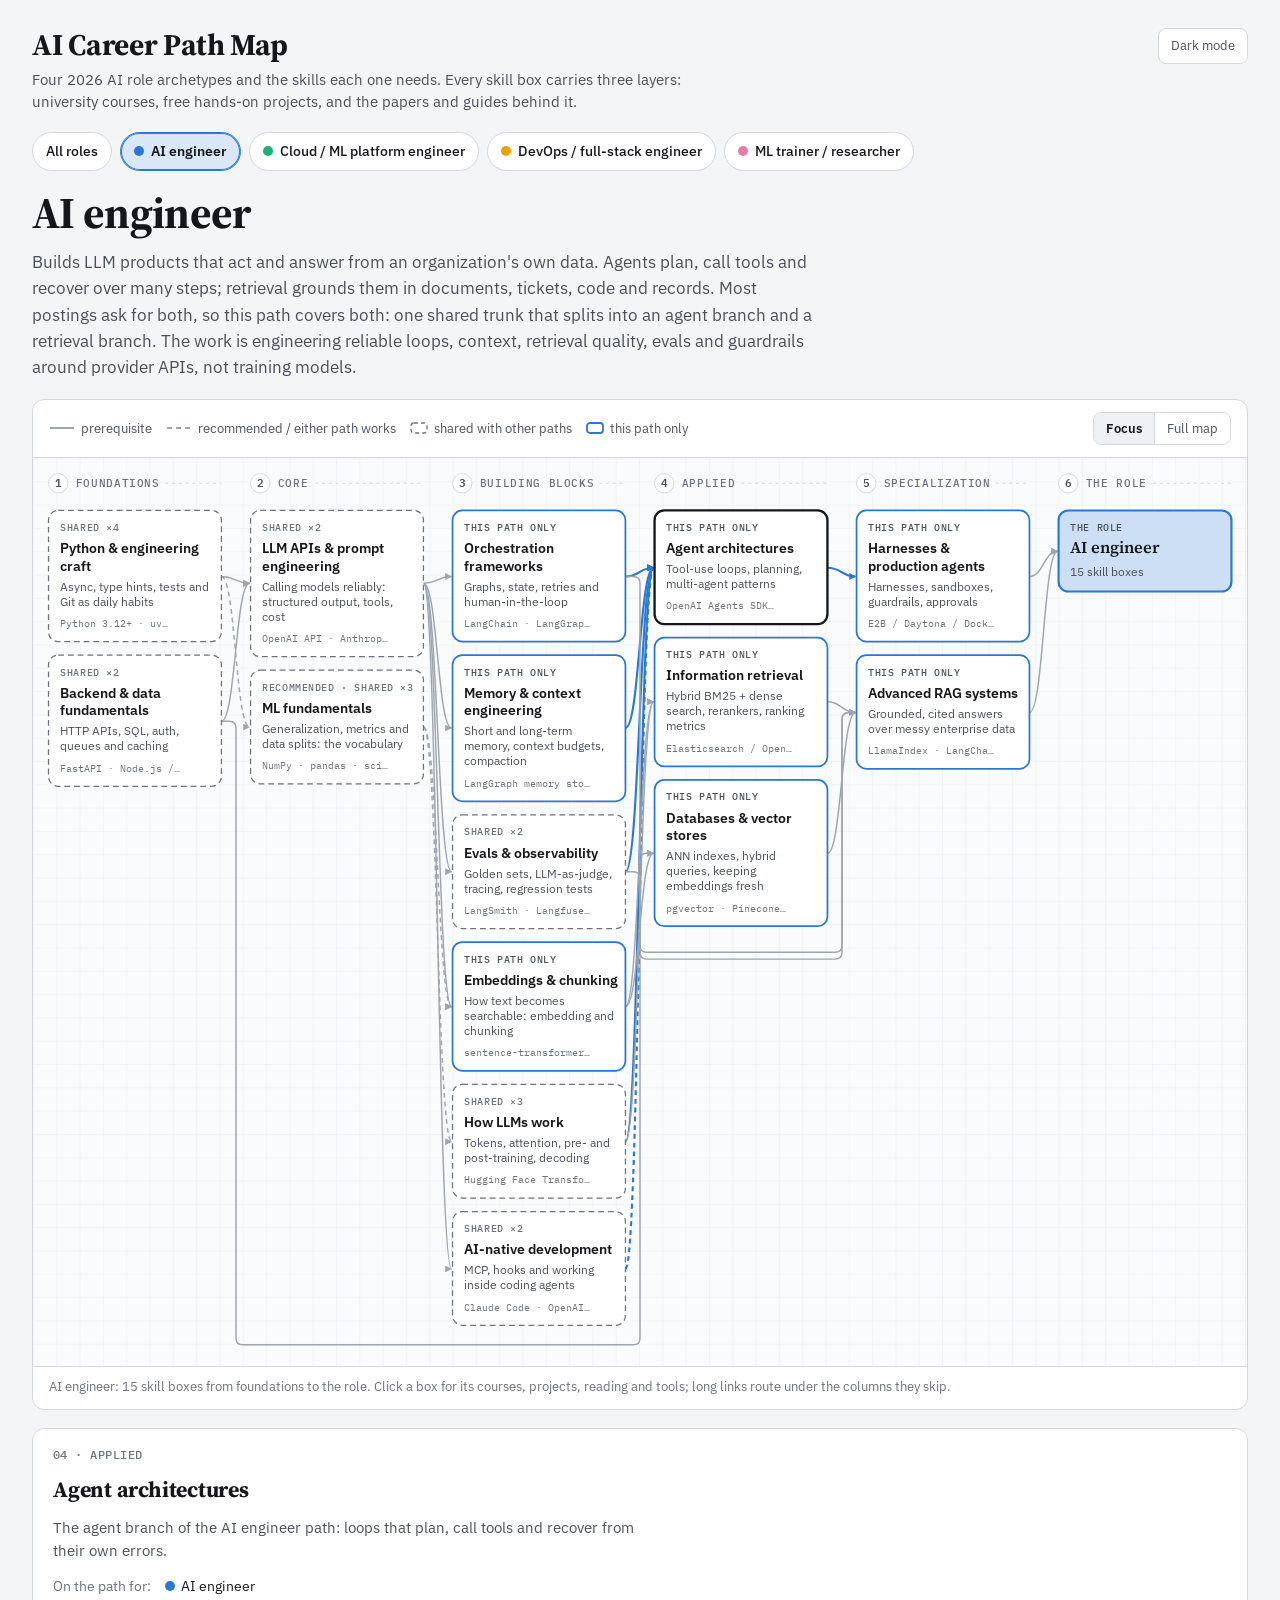
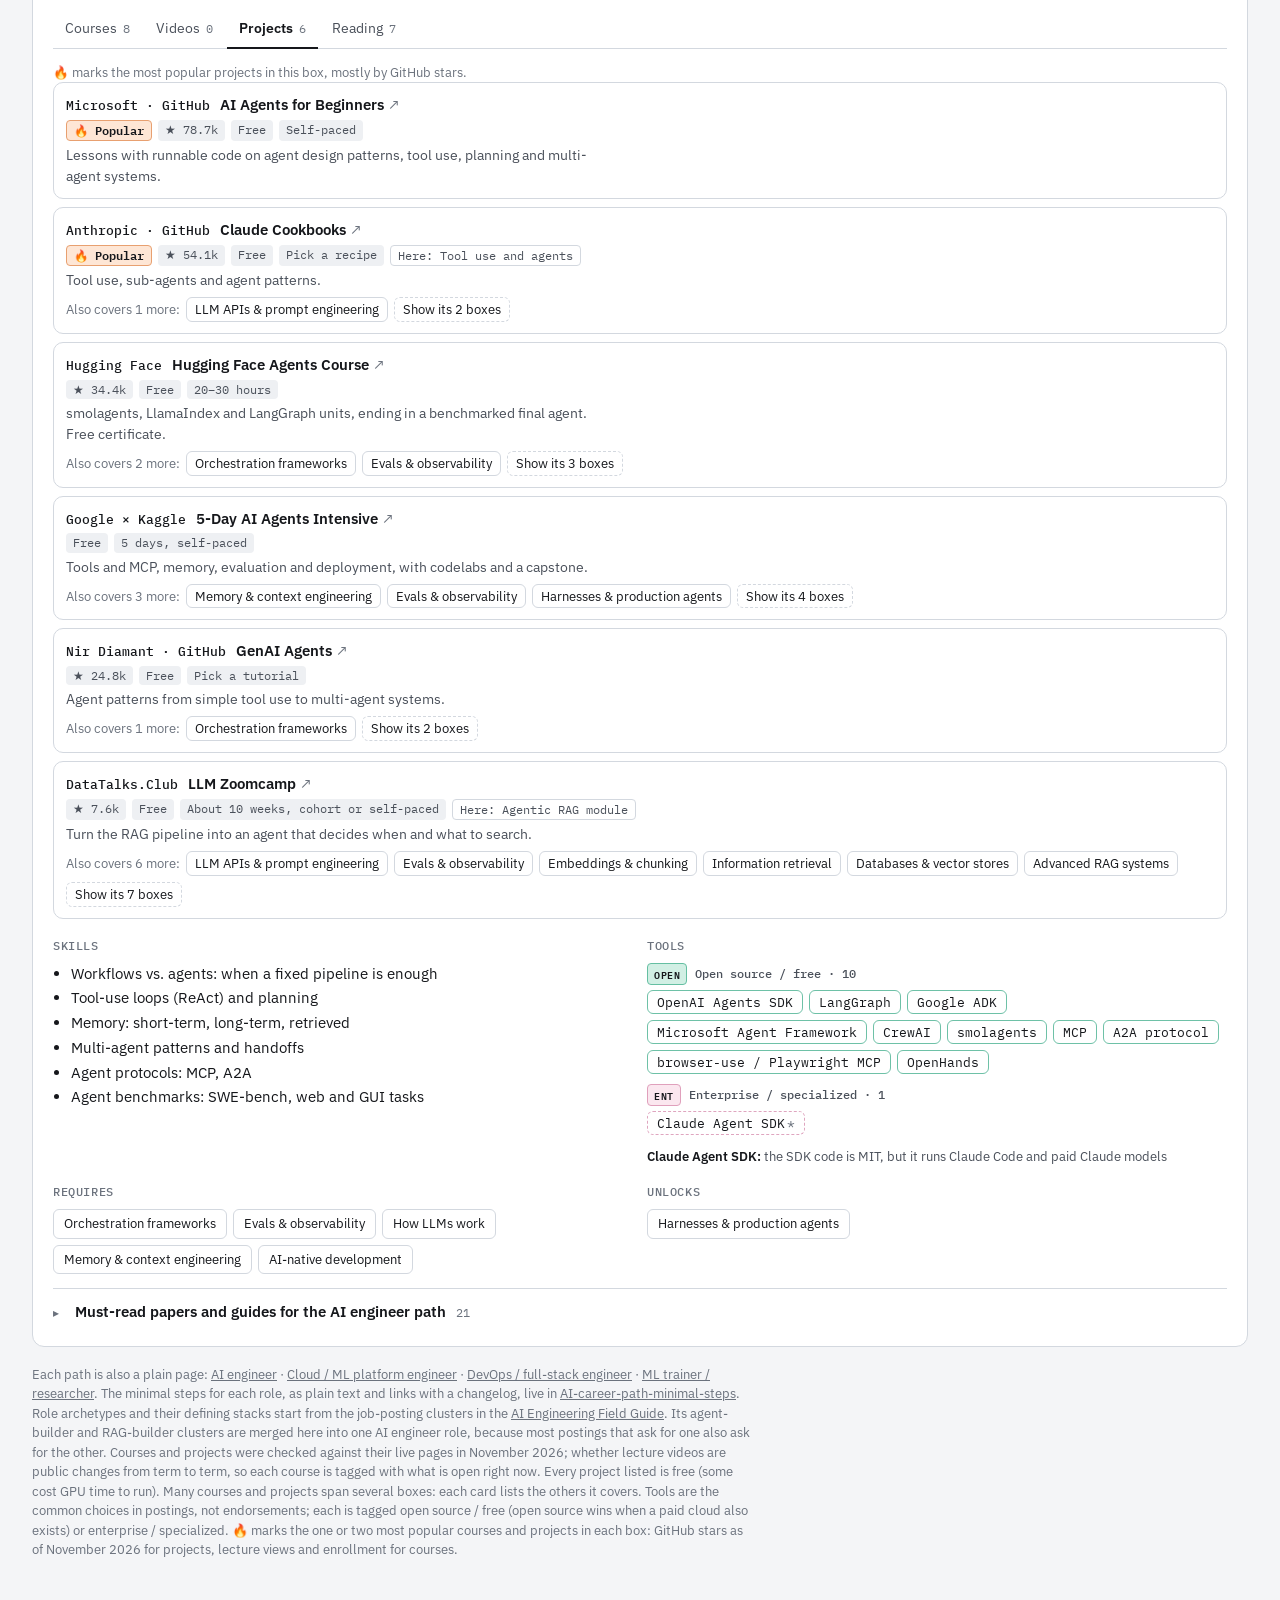
==== commit 6bfb4b14: "Add a Video resource type, starting with a Python asyncio tutorial Videos sit after courses (Course," ====
--- a/ai-career-paths/index.html
+++ b/ai-career-paths/index.html
@@ -1206,7 +1206,13 @@
   NODES.find(n => n.id === "evals").courses.push({ s: "DeepLearning.AI", c: "Red Teaming", n: "Red Teaming LLM Applications", u: "https://www.deeplearning.ai/short-courses/red-teaming-llm-applications/", f: "Videos + notebooks", note: "Probe an LLM app for prompt injection, data leaks and harmful output, by hand and with automated scans." });
 })();
 
-NODES.forEach(n => { if (!n.role) { const x = EXTRA[n.id] || {}; n.projects = x.projects || []; n.papers = x.papers || []; } });
+// ---------- Videos: YouTube lectures and tutorials per box (listed even when a course also links them) ----------
+const V = (n, by, u, note) => ({ n, by, u, note });
+const VIDEOS = {
+  "python": [V("Python asyncio tutorial", "YouTube", "https://www.youtube.com/watch?v=Qb9s3UiMSTA", "Async from the ground up: what asyncio is, when to use it, the event loop and coroutines.")],
+};
+
+NODES.forEach(n => { if (!n.role) { const x = EXTRA[n.id] || {}; n.projects = x.projects || []; n.papers = x.papers || []; n.videos = VIDEOS[n.id] || []; } });
 
 // ---------- One catalog entry per course / project, listing every box it covers ----------
 const RES = {};
@@ -2029,14 +2035,15 @@
   nodePane.replaceChildren();
   const used = rolesUsing(n.id);
   const hotFirst = kind => { const hot = hotKeys(n.id, kind); return resFor(n.id, kind).map((r, i) => [r, i]).sort((a, b) => (hot.has(b[0].key) - hot.has(a[0].key)) || a[1] - b[1]).map(x => x[0]); };
-  const lists = { courses: hotFirst("course"), projects: hotFirst("project"), papers: n.papers };
+  const lists = { courses: hotFirst("course"), videos: n.videos, projects: hotFirst("project"), papers: n.papers };
   const empty = {
     courses: "No university course centers on this box yet; the projects tab covers it.",
+    videos: "No video picked for this box yet.",
     projects: "No free project listed for this box yet; the projects on the boxes it unlocks exercise it.",
     papers: "No landmark paper or guide for this box; it is learned by building."
   };
   const tabs = h("div", { class: "tabs", role: "tablist", "aria-label": "Resources for this box" },
-    [["courses", "Courses"], ["projects", "Projects"], ["papers", "Reading"]].map(([k, label]) =>
+    [["courses", "Courses"], ["videos", "Videos"], ["projects", "Projects"], ["papers", "Reading"]].map(([k, label]) =>
       h("button", {
         type: "button", role: "tab", class: "tab", id: "tab-" + k, "aria-selected": state.tab === k ? "true" : "false", "aria-controls": "tabpanel",
         onclick: () => { state.tab = k; renderNodePane(); const t = document.getElementById("tab-" + k); if (t) t.focus(); }
@@ -2044,6 +2051,9 @@
   const list = lists[state.tab];
   const panel = !list.length ? h("p", { class: "empty" }, empty[state.tab])
     : state.tab === "papers" ? h("ol", { class: "papers" }, list.map(paperItem))
+    : state.tab === "videos" ? h("ul", { class: "courses" }, list.map(v => h("li", { class: "course" },
+        h("a", { href: v.u, target: "_blank", rel: "noopener" }, h("span", { class: "cc" }, v.by), h("span", { class: "cn" }, v.n)),
+        v.note ? h("p", null, v.note) : null)))
       : h("ul", { class: "courses" }, list.map(r => resCard(r, n.id)));
   appendAll(nodePane,
     h("div", { class: "eyebrow" }, tierLabel(n.tier)),
@@ -2053,7 +2063,7 @@
       used.map(r => h("span", { style: `--role:${roleVar(r.id)}` }, h("span", { class: "swatch", "aria-hidden": "true" }), r.name + (r.optional.includes(n.id) ? " (recommended)" : "")))),
     tabs,
     h("div", { role: "tabpanel", id: "tabpanel", "aria-labelledby": "tab-" + state.tab },
-      state.tab !== "papers" && list.length > 1 && hotKeys(n.id, state.tab === "courses" ? "course" : "project").size
+      state.tab !== "papers" && state.tab !== "videos" && list.length > 1 && hotKeys(n.id, state.tab === "courses" ? "course" : "project").size
         ? h("p", { class: "hotnote" }, state.tab === "courses" ? "🔥 marks the most widely followed courses in this box, by lecture views and enrollment." : "🔥 marks the most popular projects in this box, mostly by GitHub stars.") : null,
       panel),
     h("div", { class: "two" },
